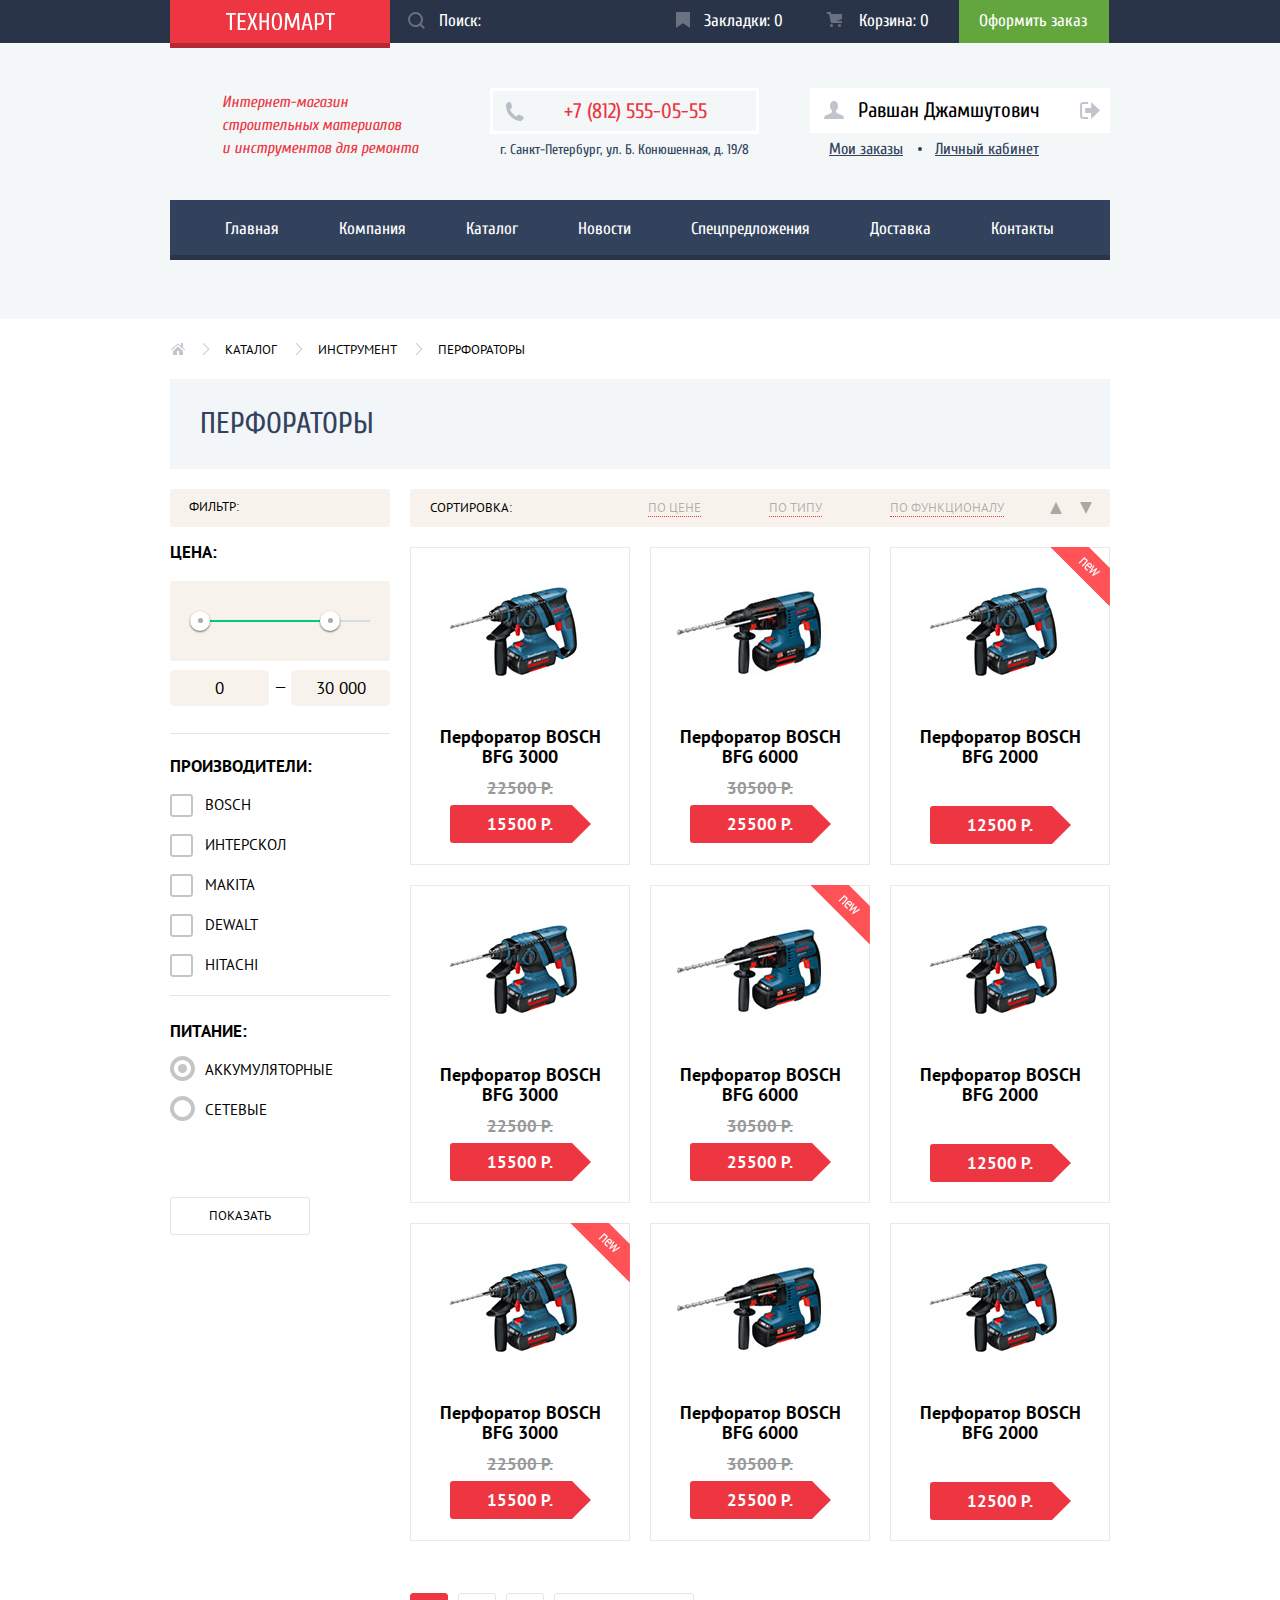
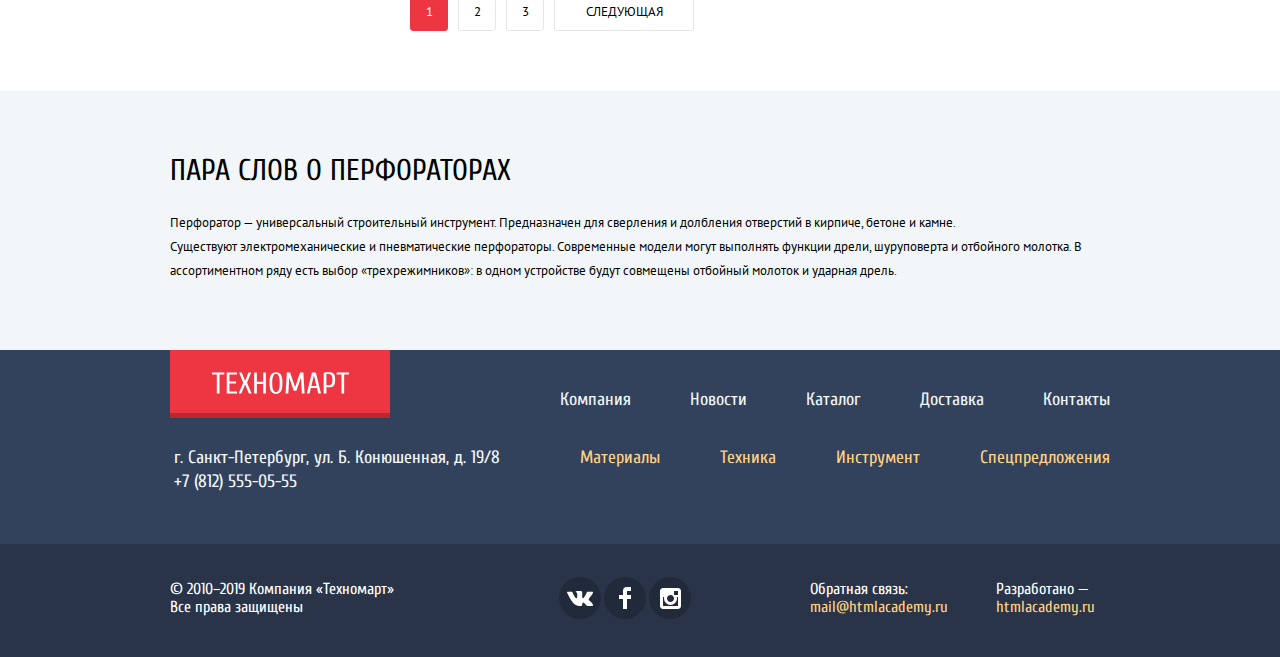
==== catalog.html @ 1e83fb05 "Оживлены следующие блоки: форма обратной сязи, попап карты, сообщение добавления в корзину, кнопка к" ====
<!DOCTYPE html>
<html lang="ru" xmlns="http://www.w3.org/1999/html">
  <head>
    <meta charset="UTF-8">
    <title>HTML Academy: Техномарт</title>
    <link href="https://fonts.googleapis.com/css?family=Cuprum:400,400i,700&display=swap&subset=cyrillic" rel="stylesheet">
    <link href="https://fonts.googleapis.com/css?family=PT+Sans:400,700&display=swap&subset=cyrillic-ext" rel="stylesheet">
    <link rel="stylesheet" href="css/normalize.css">
    <link rel="stylesheet" href="css/style.css">
  </head>
  <body>
    <!--Основная шапка-->
    <header class="site-header">
      <div class="header-top">
        <div class="container">
          <a href="index.html" class="logo" aria-label="Главная"><img src="img/logo-technomart.svg" alt="Техномарт" width="109" height="19"></a>
          <form action="#" class="search-form">
            <input type="search" class="search-input" name="search-input" placeholder="Поиск:" aria-label="Поиск на сайте">
            <svg xmlns="http://www.w3.org/2000/svg" class="search-icon" width="17" height="17" viewBox="0 0 17 17">
              <path fill="#ffffff" d="M17 15.586l-3.542-3.542A7.465 7.465 0 0 0 15 7.5 7.5 7.5 0 1 0 7.5 15c1.71 0 3.282-.579 4.544-1.542L15.586 17 17 15.586zM2 7.5C2 4.467 4.467 2 7.5 2 10.532 2 13 4.467 13 7.5c0 3.032-2.468 5.5-5.5 5.5A5.506 5.506 0 0 1 2 7.5z"/>
            </svg>
          </form>
          <a href="#" class="header-top-link mark">Закладки: <span>0</span></a>
          <a href="#" class="header-top-link basket">Корзина: <span>0</span></a>
          <a href="#" class="header-top-link order">Оформить заказ</a>
        </div>
      </div>

      <div class="header-middle container">
        <h1 class="site-heading">Интернет-магазин
          строительных материалов <br>
          и инструментов для ремонта
        </h1>
        <p class="address-box">
          <span class="telephone">+7 (812) 555-05-55</span>
          <span class="address">г. Санкт-Петербург, ул. Б. Конюшенная, д. 19/8</span>
        </p>
        <!--Аккаунт-->
        <section class="account">
          <div class="account-link-wrap">
            <a href="#" class="account-btn" aria-label="Личный кабинет">Равшан Джамшутович</a>
            <a href="#" class="log-out" aria-label="Выйти из учётной записи"></a>
          </div>
          <ul class="account-list">
            <li class="account-item"><a href="#" class="account-link">Мои заказы</a></li>
            <li class="account-item"><a href="#" class="account-link">Личный кабинет</a></li>
          </ul>
        </section>
      </div>

      <!--Основная навигация-->
      <nav class="site-navigation container">
        <ul class="nav-list">
          <li class="nav-item"><a href="index.html" class="nav-link">Главная</a></li>
          <li class="nav-item"><a href="#" class="nav-link">Компания</a></li>
          <li class="nav-item"><a href="catalog.html" class="nav-link">Каталог</a></li>
          <li class="nav-item"><a href="#" class="nav-link">Новости</a></li>
          <li class="nav-item"><a href="#" class="nav-link">Спецпредложения</a></li>
          <li class="nav-item"><a href="#" class="nav-link">Доставка</a></li>
          <li class="nav-item"><a href="#" class="nav-link">Контакты</a></li>
        </ul>
      </nav>
    </header>

    <main class="site-content">
      <div class="container">
        <section class="breadcrumbs">
          <h2 class="visually-hidden">Навигационная цепочка</h2>
          <ul class="breadcrumbs-list">
            <li class="breadcrumbs-item breadcrumbs-home">
              <a href="index.html" class="breadcrumbs-link" aria-label="главная">
                <svg xmlns="http://www.w3.org/2000/svg" width="15" height="12" viewBox="0 0 15 12">
                  <g fill="#C1C6CE">
                    <path d="M3 8v4h4V8h2v4h4V8L8 3.516z"/>
                    <path d="M14.831 6.365L13 4.751V0h-2v2.987L8.332.635c-.02-.017-.043-.023-.064-.037a.465.465 0 0 0-.08-.047.551.551 0 0 0-.095-.024C8.062.521 8.032.515 8 .515c-.031 0-.061.006-.092.012a.46.46 0 0 0-.095.025c-.028.011-.053.029-.08.046-.021.014-.045.02-.064.037l-6.498 5.73a.501.501 0 0 0 .33.875.497.497 0 0 0 .331-.125L8 1.677l6.169 5.438a.501.501 0 0 0 .662-.75z"/>
                  </g>
                </svg>
              </a>
            </li>
            <li class="breadcrumbs-item"><a href="catalog.html" class="breadcrumbs-link">каталог</a></li>
            <li class="breadcrumbs-item"><a href="#" class="breadcrumbs-link">инструмент</a></li>
            <li class="breadcrumbs-item"><a href="#" class="breadcrumbs-link">перфораторы</a></li>
          </ul>
        </section>
        <h2 class="section-heading">Перфораторы</h2>

        <div class="main-wrap">
        <!--Фильтр-->
          <section class="filter">
            <h3 class="filter-heading">фильтр:</h3>
            <form action="#" class="filter-form">
              <fieldset class="filter-section filter-price">
                <legend class="filter-legend">цена:</legend>
                <div class="filter-price-filter">
                  <div class="filter-price-control">
                    <div class="filter-price-scale">
                      <div class="filter-price-scale-bar"></div>
                    </div>
                    <div class="filter-price-scale-toggle filter-price-min-toggle"></div>
                    <div class="filter-price-scale-toggle filter-price-max-toggle"></div>
                  </div>
                  <div class="filter-price-inputs">
                    <input class="filter-price-min" type="text" value="0">
                    <span class="filter-price-minus">—</span>
                    <input class="filter-price-max" type="text" value="30 000">
                  </div>
                </div>
              </fieldset>

              <fieldset class="filter-section filter-fabric">
                <legend class="filter-legend">производители:</legend>
                <label class="filter-label filter-fabric-label">
                  <input type="checkbox" class="filter-input" name="bosch">
                  <span class="filter-new-input"></span>
                  bosch
                </label>
                <label class="filter-label filter-fabric-label">
                  <input type="checkbox" class="filter-input" name="interskol">
                  <span class="filter-new-input"></span>
                  интерскол
                </label>
                <label class="filter-label filter-fabric-label">
                  <input type="checkbox" class="filter-input" name="makita">
                  <span class="filter-new-input"></span>
                  makita
                </label>
                <label class="filter-label filter-fabric-label">
                  <input type="checkbox" class="filter-input" name="dewalt">
                  <span class="filter-new-input"></span>
                  dewalt
                </label>
                <label class="filter-label filter-fabric-label">
                  <input type="checkbox" class="filter-input" name="hitachi">
                  <span class="filter-new-input"></span>
                  hitachi
                </label>
              </fieldset>

              <fieldset class="filter-section filter-supply">
                <legend class="filter-legend">питание:</legend>
                <label class="filter-label">
                  <input type="radio" class="filter-input" name="filter-power-group" value="filter-battery" checked>
                  <span class="filter-new-input"></span>
                  аккумуляторные
                </label>

                <label class="filter-label">
                  <input type="radio" class="filter-input" name="filter-power-group" value="filter-network">
                  <span class="filter-new-input"></span>
                  сетевые
                </label>
              </fieldset>
              <button type="submit" class="filter-show">показать</button>
            </form>
          </section>

          <div class="content-wrap">
            <!--Сортировка-->
            <section class="sort">
              <h3 class="sort-heading">сортировка:</h3>
              <ul class="sort-list">
                <li class="sort-item">
                  <a href="#" class="sort-link">по цене</a>
                </li>
                <li class="sort-item">
                  <a href="#" class="sort-link">по типу</a>
                </li>
                <li class="sort-item">
                  <a href="#" class="sort-link">по функционалу</a>
                </li>
                <li class="sort-item">
                  <a href="#" class="sort-link sort-up" aria-label="по возрастанию"></a>
                </li>
                <li class="sort-item">
                  <a href="#" class="sort-link sort-down" aria-label="по убыванию"></a>
                </li>
              </ul>
            </section>

            <!--Карточки товаров-->
            <section class="product-cards">
              <h3 class="product-heading visually-hidden">Список товаров</h3>
              <ul class="product-list">
                <li class="product-item">
                  <div class="flag"></div>
                  <div class="product-img"><img src="img/bfg3000.jpg" width="218" height="170" alt="Перфоратор BOSCH BFG 3000"></div>
                  <div class="product-actions">
                    <a href="order-message.html" class="product-buy">Купить</a>
                    <a href="#" class="product-bookmark">В закладки</a>
                  </div>
                  <h4 class="product-title">Перфоратор BOSCH BFG 3000</h4>
                  <div class="old-price">22500 Р.</div>
                  <a href="#" class="new-price" aria-label="Цена 15500, положить в корзину">15500 Р.</a>
                </li>
                <li class="product-item">
                  <div class="flag"></div>
                  <div class="product-img"><img src="img/bfg6000.jpg" width="218" height="170" alt="Перфоратор BOSCH BFG 6000"></div>
                  <div class="product-actions">
                    <a href="order-message.html" class="product-buy">Купить</a>
                    <a href="#" class="product-bookmark">В закладки</a>
                  </div>
                  <h4 class="product-title">Перфоратор BOSCH BFG 6000</h4>
                  <div class="old-price">30500 Р.</div>
                  <a href="#" class="new-price" aria-label="Цена 25500, положить в корзину">25500 Р.</a>
                </li>
                <li class="product-item">
                  <div class="flag flag-new"></div>
                  <div class="product-img"><img src="img/bfg2000.jpg" width="218" height="170" alt="Перфоратор BOSCH BFG 2000"></div>
                  <div class="product-actions">
                    <a href="order-message.html" class="product-buy">Купить</a>
                    <a href="#" class="product-bookmark">В закладки</a>
                  </div>
                  <h4 class="product-title">Перфоратор BOSCH BFG 2000</h4>
                  <div class="old-price"></div>
                  <a href="#" class="new-price" aria-label="Цена 12500, положить в корзину">12500 Р.</a>
                </li>

                <li class="product-item">
                  <div class="flag"></div>
                  <div class="product-img"><img src="img/bfg3000.jpg" width="218" height="170" alt="Перфоратор BOSCH BFG 3000"></div>
                  <div class="product-actions">
                    <a href="order-message.html" class="product-buy">Купить</a>
                    <a href="#" class="product-bookmark">В закладки</a>
                  </div>
                  <h4 class="product-title">Перфоратор BOSCH BFG 3000</h4>
                  <div class="old-price">22500 Р.</div>
                  <a href="#" class="new-price" aria-label="Цена 15500, положить в корзину">15500 Р.</a>
                </li>
                <li class="product-item">
                  <div class="flag flag-new"></div>
                  <div class="product-img"><img src="img/bfg6000.jpg" width="218" height="170" alt="Перфоратор BOSCH BFG 6000"></div>
                  <div class="product-actions">
                    <a href="order-message.html" class="product-buy">Купить</a>
                    <a href="#" class="product-bookmark">В закладки</a>
                  </div>
                  <h4 class="product-title">Перфоратор BOSCH BFG 6000</h4>
                  <div class="old-price">30500 Р.</div>
                  <a href="#" class="new-price" aria-label="Цена 25500, положить в корзину">25500 Р.</a>
                </li>
                <li class="product-item">
                  <div class="flag"></div>
                  <div class="product-img"><img src="img/bfg2000.jpg" width="218" height="170" alt="Перфоратор BOSCH BFG 2000"></div>
                  <div class="product-actions">
                    <a href="order-message.html" class="product-buy">Купить</a>
                    <a href="#" class="product-bookmark">В закладки</a>
                  </div>
                  <h4 class="product-title">Перфоратор BOSCH BFG 2000</h4>
                  <div class="old-price"></div>
                  <a href="#" class="new-price" aria-label="Цена 12500, положить в корзину">12500 Р.</a>
                </li>

                <li class="product-item">
                  <div class="flag flag-new"></div>
                  <div class="product-img"><img src="img/bfg3000.jpg" width="218" height="170" alt="Перфоратор BOSCH BFG 3000"></div>
                  <div class="product-actions">
                    <a href="order-message.html" class="product-buy">Купить</a>
                    <a href="#" class="product-bookmark">В закладки</a>
                  </div>
                  <h4 class="product-title">Перфоратор BOSCH BFG 3000</h4>
                  <div class="old-price">22500 Р.</div>
                  <a href="#" class="new-price" aria-label="Цена 15500, положить в корзину">15500 Р.</a>
                </li>
                <li class="product-item">
                  <div class="flag"></div>
                  <div class="product-img"><img src="img/bfg6000.jpg" width="218" height="170" alt="Перфоратор BOSCH BFG 6000"></div>
                  <div class="product-actions">
                    <a href="order-message.html" class="product-buy">Купить</a>
                    <a href="#" class="product-bookmark">В закладки</a>
                  </div>
                  <h4 class="product-title">Перфоратор BOSCH BFG 6000</h4>
                  <div class="old-price">30500 Р.</div>
                  <a href="#" class="new-price" aria-label="Цена 25500, положить в корзину">25500 Р.</a>
                </li>
                <li class="product-item">
                  <div class="flag"></div>
                  <div class="product-img"><img src="img/bfg2000.jpg" width="218" height="170" alt="Перфоратор BOSCH BFG 2000"></div>
                  <div class="product-actions">
                    <a href="order-message.html" class="product-buy">Купить</a>
                    <a href="#" class="product-bookmark">В закладки</a>
                  </div>
                  <h4 class="product-title">Перфоратор BOSCH BFG 2000</h4>
                  <div class="old-price"></div>
                  <a href="#" class="new-price" aria-label="Цена 12500, положить в корзину">12500 Р.</a>
                </li>
              </ul>
            </section>

            <!--Линки карточек-->
            <section class="card-links-section">
              <a href="#" class="card-link current-card" aria-label="Страница 1">1</a>
              <a href="#" class="card-link" aria-label="Страница 2">2</a>
              <a href="#" class="card-link" aria-label="Страница 3">3</a>
              <a href="#" class="card-link" aria-label="Следующая страница">следующая</a>
            </section>
          </div>
        </div>
      </div>
      <section class="page-caption">
        <div class="container">
          <h3 class="page-caption-heading">пара слов о перфораторах</h3>
          <p class="page-caption-text">Перфоратор — универсальный строительный инструмент. Предназначен для сверления и долбления отверстий в кирпиче, бетоне и камне.<br>
            Существуют электромеханические и пневматические перфораторы. Современные модели могут выполнять функции дрели, шуруповерта и отбойного молотка.
            В ассортиментном ряду есть выбор «трехрежимников»: в одном устройстве будут совмещены отбойный молоток и ударная дрель.
          </p>
        </div>
      </section>
    </main>

    <!--Подвал-->
    <footer class="site-footer">
      <div class="footer-top">
        <div class="container">
          <a href="index.html" class="logo" aria-label="Главная"><img src="img/logo-technomart.svg" alt="Техномарт" width="137" height="22"></a>
          <ul class="navigation">
            <li class="navigation-item"><a href="#" class="footer-link navigation-link">Компания</a></li>
            <li class="navigation-item"><a href="#" class="footer-link navigation-link">Новости</a></li>
            <li class="navigation-item"><a href="catalog.html" class="footer-link navigation-link">Каталог</a></li>
            <li class="navigation-item"><a href="#" class="footer-link navigation-link">Доставка</a></li>
            <li class="navigation-item"><a href="#" class="footer-link navigation-link">Контакты</a></li>
          </ul>
        </div>
      </div>
      <div class="footer-middle">
        <div class="container">
          <address>
            г. Санкт-Петербург, ул. Б. Конюшенная, д. 19/8
            +7 (812) 555-05-55
          </address>
          <ul class="services-nav">
            <li class="services-nav-item"><a href="#" class="footer-link services-nav-link">Материалы</a></li>
            <li class="services-nav-item"><a href="#" class="footer-link services-nav-link">Техника</a></li>
            <li class="services-nav-item"><a href="#" class="footer-link services-nav-link">Инструмент</a></li>
            <li class="services-nav-item"><a href="#" class="footer-link services-nav-link">Спецпредложения</a></li>
          </ul>
        </div>
      </div>

      <div class="footer-bottom">
        <div class="container">
          <p class="company-rights">© 2010–2019 Компания «Техномарт» Все права защищены
          </p>
          <div class="social-links-wrap">
            <a href="https://www.vk.com/" class="social-link vk" aria-label="Мы Вконтакте"></a>
            <a href="https://www.facebook.com/" class="social-link fb" aria-label="Мы в Фейсбуке"></a>
            <a href="https://www.instagram.com/" class="social-link ig" aria-label="Мы в Инстаграме"></a>
          </div>

          <div class="feedback-author-wrap">
            <p class="feedback-capt">
              Обратная связь:
              <a href="feedback.html" class="footer-link" aria-label="Форма обратной связи">mail@htmlacademy.ru</a>
            </p>
            <p class="author">
              Разработано &mdash;
              <a href="https://htmlacademy.ru/intensive/htmlcss" class="footer-link" aria-label="Сервис htmlacademy">htmlacademy.ru</a>
            </p>
          </div>
        </div>
      </div>
    </footer>

    <!--Попап добавления в корзину -->
    <section class="order-message">
      <h2 class="order-heading">Товар добавлен в корзину!</h2>
      <div class="order-message-links">
        <a href="#" class="order-registration btn">оформить заказ</a>
        <a href="catalog.html" class="continue-shopping btn order-message-close">продолжить покупки</a>
      </div>
      <a href="#" class="btn-close order-message-close" aria-label="Закрыть окно"></a>
    </section>

    <!--перекрытие body-->
    <div class="overlay"></div>

    <script type="text/javascript" src="js/script-catalog.js"></script>
  </body>
</html>
---- css/style.css ----
@keyframes popup-show {
  0%{
    opacity: 0.8;
  }
  50%{
    opacity: 0.9;
  }
  100%{
    opacity: 1;
  }
}
@keyframes form-error{
  25%{
    transform: translate(-5px, 0);
  }
  50%{
    transform: translate(0, 0);
  }
  75%{
    transform: translate(5px, 0);
  }
  100%{
    transform: translate(0, 0);
  }
}
/*Общее*/
html,body{
  height: 100%;
  width: 100%;
}
body{
  background-color: #fff;
  color: #000;
  font: normal 17px/17px 'Cuprum', Arial, sans-serif;
  height: 100%;
  width: 100%;
}
a {
  text-decoration: none;
}
.visually-hidden {
  position: absolute;
  width: 1px;
  height: 1px;
  margin: -1px;
  border: 0;
  padding: 0;
  clip: rect(0 0 0 0);
  overflow: hidden;
}
.container {
  width: 940px;
  margin: 0 auto;
  padding: 0 10px;
}
.shift-left{
  margin-left: -20px;
}
.form-error{
  animation: form-error 0.2s ease;
  outline: 2px solid #ff0000;
}

/*Кнопка*/
.btn{
  align-items: center;
  background-color: #ee3643;
  border-radius: 3px;
  color:#fff;
  display: flex;
  flex-wrap: wrap;
  font: normal 14px/18px Cuprum, Arial, sans-serif;
  justify-content: center;
  min-height: 18px;
  padding: 10px 0;
  text-align: center;
  text-transform: uppercase;
}
.btn:hover{
  background-color: #ca2c37;
}
.btn:active{
  background-color: #ba2732;
}

/*Кнопка закрытия формы*/
.btn-close{
  display: block;
  position: absolute;
  top: 10px;
  right: 10px;
  width: 21px;
  height: 21px;
  cursor: pointer;
}

.btn-close:before,
.btn-close:after {
  content: "";
  position: absolute;
  top: 8px;
  left: -2px;
  width: 25px;
  height: 4px;
  background: #ee3643;
}
.btn-close:before {
  -webkit-transform: rotate(45deg);
  transform: rotate(45deg);
}

.btn-close:after {
  -webkit-transform: rotate(-45deg);
  transform: rotate(-45deg);
}
.btn-close:hover::before,
.btn-close:hover::after{
  background-color: #ca2c37;
}
.btn-close:active::before,
.btn-close:active::after{
  background-color: #ba2732;
}

/*Логотип*/
.logo{
  background-color: #ee3643;
  box-shadow: 0 5px 0 0 #b52933;
  display: inline-block;
  text-align: center;
  width: 220px;
}
.logo:hover{
  background-color: #ca2c37;
  box-shadow: 0 5px 0 0 #9a212a;
}
.logo:active{
  background-color: #ba2732;
  box-shadow: 0 5px 0 0 #8e1e26;

}
.logo img{
  vertical-align: middle;
}

/*Основная шапка*/
.site-header{
  background-color: #f3f7f8;
  border-bottom: 1px solid transparent;
}

/*Верх шапки*/
.header-top{
  background-color: #293449;
  min-height: 42px;
}
.header-top .container{
  display: flex;
  flex-wrap: wrap;
}
.header-top .logo{
  flex-shrink: 0;
  min-height: 42px;
  line-height: 42px;
}
/*форма поиска*/
.search-form{
  position: relative;
}
.search-form:hover{
  background-color: #212a3a;
}
.search-form:hover .search-icon path{
  fill: rgba(255, 255, 255, 1);
}
.search-input{
  background-color: transparent;
  border: none;
  color: #fff;
  padding: 11px 10px 13px 49px;
  min-width: 210px;
}
.search-input::placeholder{
  color: #fff;
}
.search-input:focus{
  background-color: #fff;
  color: #000;
}
.search-input:focus ~ .search-icon path{
  fill: #ee3643;
}
.search-icon{
  position: absolute;
  top: 12px;
  left: 18px;
}
.search-icon path{
  fill: rgba(255, 255, 255, 0.3);
}
/*кнопки верхней части шапки*/
.header-top-link{
  background-position: 17px 50%;
  background-repeat: no-repeat;
  box-sizing: border-box;
  color: #fff;
  display: block;
  line-height: 18px;
  padding: 12px 20px;
  position: relative;
  vertical-align: middle;
  width: 150px;
}
.header-top-link:active{
  color: rgba(255, 255, 255, 0.6);
}
.mark{
  padding-left: 45px;
}
.mark::before{
  content: "";
  background-image: url("../img/icon-bookmark.svg");
  background-repeat: no-repeat;
  background-position: 0 0;
  height: 16px;
  left: 17px;
  opacity: 0.3;
  position: absolute;
  top: 12px;
  width: 14px;
}
.basket{
  padding-left: 50px;
}
.basket::before{
  content: "";
  background-image: url("../img/cart-icon.svg");
  background-repeat: no-repeat;
  background-position: 0 0;
  height: 15px;
  left: 18px;
  opacity: 0.3;
  position: absolute;
  top: 12px;
  width: 15px;
}
.basket-full{
  background-color: #ee3643 ;
}
.mark:hover,
.basket:hover{
  background-color: #212a3a;
}
.mark:active,
.basket:active{
  background-color: #161d29;
}
.mark:hover::before,
.basket:hover::before{
  opacity: 1;
}
.mark:active::before,
.basket:active::before{
  opacity: 0.5;
}
.order{
  background-color: #63a63e;
}
.order:hover{
  background-color: #5fbb2d;
}
.order:active{
  background-color: #518534;
}

/*Средняя часть шапки*/
.header-middle{
  display: flex;
  flex-wrap: wrap;
  margin-top: 45px;
}
.header-middle .site-heading{
  font: italic 16px/23px "Cuprum", Arial, sans-serif;
  color: #ee3643;
  display: inline-block;
  margin: 0 0 0 32px;
  padding: 3px 20px;
  width: 198px;
}
.header-middle .address-box{
  margin: 0 0 0 50px;
  width: 270px;
}
.address-box .telephone{
  background: url("../img/icon-phone.svg") no-repeat 12px 50%;
  border: 3px solid #fff;
  display: inline-block;
  color: #ee3643;
  font-size: 21px;
  padding: 10px 42px 10px 71px;
  line-height: 20px;
  width: 150px;
}
.address{
  color: #32425c;
  display: inline-block;
  font-size: 14px;
  line-height: 24px;
  padding: 4px 5px 0 10px;
}

/*Блок регистрации для index*/
.registration{
  display: flex;
  flex-wrap: wrap;
  list-style: none;
  margin: 0 0 0 auto;
  padding: 0;
}
.reg-item{
  margin-left: 10px;
}
.registration .reg-link{
  background-color: #fff;
  color: #000;
  display: inline-block;
  font-size: 21px;
  line-height: 21px;
  padding: 12px 24px;
  position: relative;
}
.registration .reg-link:hover{
  color: #ee3643;
}
.registration .reg-link:active{
  color: rgba(0, 0, 0, 0.3);
}
.reg-link.log-in{
  padding-left: 48px;
  width: 50px;
}
.reg-link.log-in::before{
  content: "";
  background: url("../img/icon-login.svg") no-repeat 0 0;
  height: 17px;
  left: 15px;
  opacity: 0.3;
  position: absolute;
  top: 14px;
  width: 20px;
}
.reg-link.log-in:hover::before{
  opacity: 1;
}
.reg-link.reg-in{
  width: 102px;
}

/*Блок учетной записи для catalog*/
.account{
  margin-left: auto;
  width: 300px;
}
.account-link-wrap{
  display: flex;
  flex-wrap: wrap;
  position: relative;
}
.account-btn{
  background-color: #fff;
  color: #000;
  display: inline-block;
  font-size: 21px;
  line-height: 21px;
  padding: 12px 10px 12px 48px;
  position: relative;
  width: 255px;
}
.account-btn:active{
  color: rgba(0, 0, 0, 0.3);
}
.account-btn::before{
  background: url("../img/icon-user.svg") no-repeat center;
  content: "";
  height: 18px;
  left: 14px;
  opacity: 0.3;
  position: absolute;
  top: 13px;
  width: 20px;
}
.account-btn:hover::before{
  opacity: 1;
}
.account-btn:active::before{
  opacity: 0.3;
}
.log-out{
  background: url("../img/icon-logout.svg") no-repeat 14px 14px;
  right: 0;
  min-height: 45px;
  opacity: 0.3;
  position: absolute;
  top: 0;
  width: 45px;
}
.log-out:hover{
  opacity: 1;
}
.log-out:active{
  opacity: 0.3;
}
.account-list{
  display: flex;
  flex-wrap: wrap;
  margin: 0;
  padding: 0 4px;
  width: 300px;
}
.account-list li{
  list-style: none;
}
.account-list .account-link{
  background-color: transparent;
  color: #32425c;
  display: inline-block;
  font-size: 16px;
  line-height: 24px;
  padding: 4px 17px 0px 15px;
  position: relative;
  text-decoration: underline;
}
.account-list .account-link:hover{
  color: #ee3643;
}
.account-list .account-link:active{
  color: rgba(0, 0, 0, 0.3);
}
.account-link::after{
  background-color: #32425c;
  border-radius: 50%;
  content: "";
  height: 4px;
  position: absolute;
  top: 50%;
  right: -2px;
  width: 4px;
}
.account-item:last-child .account-link::after{
  background-color: transparent;
}

/*Навигация сайта*/
.site-navigation{
  margin-top: 37px;
  margin-bottom: 58px;
}
.nav-list{
  background-color: #32425c;
  border-bottom: 5px solid #293449;
  display: flex;
  flex-wrap: wrap;
  list-style: none;
  margin: 0;
  padding: 0 5px 0 5px;
}
.nav-item .nav-link{
  color: #fff;
  display: inline-block;
  padding: 20px 30px 18px 30px;

}
.nav-item .nav-link:hover{
  background-color: #293449;
}
.nav-item .nav-link:active{
  background-color: #1d2739;
  color: rgba(255, 255, 255, 0.5);
}
.nav-list:first-child{
  padding: 0 25px 0 25px;
}


/*Контент*/
.main-content{
  background-color: #fff;
}

/*Блок преимуществ */
.features{
  color: #fff;
  min-height: 410px;
  margin-top: 60px;
}
.features .shift-left{
  display: flex;
  flex-wrap: wrap;
}
.features-top-wrap{
  display: flex;
  flex-wrap: wrap;
  order: 1;
}
.features-bottom-wrap{
  display: inline-flex;
  flex-direction: column;
  flex-wrap: wrap;
  order: 3;
}
.features-item{
  margin: 0 0 20px 20px;
  min-height: 123px;
  position: relative;
  width: 300px;
}
.features-item::after{
  content: "";
  height: 123px;
  position: absolute;
  right: 0;
  top: 0;
  width: 132px;
}
.features-heading{
  font-size: 24px;
  line-height: 30px;
  font-weight: normal;
  margin: 20px 132px 12px 22px;
}
.features-btn{
  background-color: rgba(0, 0, 0, 0.1);
  margin: 0 23px 20px 23px;
  width: 135px;
}
.features-btn:hover{
  background-color: rgba(0, 0, 0, 0.2);
}
.features-btn:active{
  background-color: rgba(0, 0, 0, 0.3);
}
.features-material{
  background-color: #ffbf47;
}
.features-material::after{
  background: url("../img/icon-1.svg") no-repeat center;
}
.features-tool{
  background-color: #3bbce3;
}
.features-tool::after{
  background: url("../img/icon-2.svg") no-repeat center;
}
.features-tech{
  background-color: #dc91d8;
}
.features-tech::after{
  background: url("../img/icon-3.svg") no-repeat center;
}
.features-discounts{
  background-color: #8ed78f;
}
.features-discounts::after{
  background: url("../img/icon-4.svg") no-repeat center;
}
.features-delivery{
  background-color: #ffc047;
}
.features-delivery::after{
  background: url("../img/icon-5.svg") no-repeat center;
}

/*Слайдер*/
.slider-wrap{
  height: 266px;
  margin-left: 20px;
  order: 2;
  position: relative;
  width: 620px;
}
.slider-item{
  left: 0;
  position: absolute;
  top: 0;
  z-index: 1;
}
.slider-item-heading{
  font-size: 36px;
  font-weight: normal;
  line-height: 36px;
  margin: 24px 24px 0 24px;
  text-transform: uppercase;
}
.slider-item-caption{
  font-size: 18px;
  line-height: 24px;
  margin: 0 24px;
}
.slider-img{
  left: 0;
  position: absolute;
  top: 0;
  z-index: -1;
}
.slide-show{
  animation: popup-show 0.8s ease;
  z-index: 15;
}
.slider-control{
  align-items: flex-start;
  display: flex;
  flex-wrap: wrap;
  height: inherit;
  left: 0;
  position: absolute;
  top: 0;
  width: inherit;
  z-index: 20;
}
.slide-switching{
  display: inline-flex;
  flex-wrap: wrap;
  justify-content: space-between;
  margin-top: 115px;
  vertical-align: middle;
  width: inherit;
}
.slide-switch{
  background-color: transparent;
  border: 3px solid #fff;
  border-right: none;
  border-top: none;
  display: inline-block;
  height: 28px;
  margin: 5px 28px 0 32px;
  width: 28px;
}
.slide-switch:hover{
  border-color: #c5c5c5;
}
.slide-switch:active{
  border-color: #ccc;
  outline: none;
}

.slide-switch-last{
  transform: rotate(45deg);
}
.slide-switch-next{
  transform: rotate(-135deg);
}
.open-catalog-btn{
  margin: 55px 20px 20px 25px;
  width: 195px;
}
.slide-btn-wrap{
  display: flex;
  flex-wrap: wrap;
  justify-content: center;
  margin-top: 70px;
  position: relative;
  width: 140px;
}
.slide-btn{
  background-color: #fff;
  border: 2px solid #fff;
  border-radius: 50%;
  cursor: pointer;
  display: block;
  width: 10px;
  height: 10px;
  margin: 0 5px;
  padding: 0;
}
.slide-btn-selected{
  background-color: #ff5357;
}

/*Хлебные крошки*/
.breadcrumbs-list{
  align-items: center;
  display: flex;
  flex-wrap: wrap;
  list-style: none;
  margin: 0;
  padding: 5px 0;
  min-height: 50px;
}
.breadcrumbs-item{
  display: inline-block;
  position: relative;
}
.breadcrumbs-item::before{
  background: url("../img/icon-right-small.svg") no-repeat center;
  content: "";
  height: 12px;
  left: -8px;
  position: absolute;
  top: 3px;
  width: 8px;
}
.breadcrumbs-link{
  display: inline-block;
  color: #000;
  font: normal 13px/18px "PT Sans", Arial, sans-serif;
  padding: 0 26px 0 15px;
  text-transform: uppercase;
}
.breadcrumbs-home .breadcrumbs-link{
  height: 12px;
  padding-left: 0;
  width: 14px;
}
.breadcrumbs-home:hover svg path{
  fill: #ee3643;
}
.breadcrumbs-home:active svg path{
  fill: rgba(0, 0, 0, 0.3);
}
.breadcrumbs-home::before{
  background: transparent;
}
.breadcrumbs-link:hover{
  color: #ee3643;
}
.breadcrumbs-link:active{
  color: rgba(0, 0, 0, 0.3);
}

/*Заголовок catalog*/
.section-heading{
  background-color: #f2f6f8;
  color: #32425c;
  font: normal 30px/30px "Cuprum", Arial, sans-serif;
  margin: 0;
  padding: 30px;
  text-transform: uppercase;
}

/*Обертка контента для catalog*/
.main-wrap{
  display: flex;
  margin-top: 20px;
}
.content-wrap{
  margin-left: 20px;
  width: 700px;
}
/*Фильтр для catalog*/
.filter{
  font: normal 15px/20px "PT Sans", Arial, sans-serif;
  width: 220px;
}
.filter-heading{
  background-color: #f7f3ec;
  border-radius: 3px;
  display: block;
  font-size: 13px;
  font-weight: normal;
  line-height: 18px;
  margin: 0;
  min-height: 20px;
  padding: 9px 19px;
  text-transform: uppercase;
}
.filter-section{
  border: none;
  border-bottom: 1px solid #e5e5e5;
  display: block;
  color: #000;
  text-transform: uppercase;
  padding: 0;
  margin: 7px 0 0 0;
}
.filter-supply{
  border-bottom: none;
}
.filter-legend{
  font-weight: bold;
  font-size: 17px;
  line-height: 30px;
  margin: 0;
  padding: 10px 0 14px 0;
}


/*Фильтр по диапазону*/
.filter-price{
  margin: 0;
}
.filter-price-filter {
  font-size: 0;
  margin-bottom: 16.5px;
  padding-bottom: 10px;
}
.filter-price-control {
  background-color: #f7f3ec;
  border-radius: 3px;
  height: 41px;
  margin-bottom: 9px;
  padding-top: 39px;
  padding-left: 20px;
  padding-right: 20px;
  position: relative;
}
.filter-price-scale {
  background-color: #d7dcde;
  height: 2px;
  position: relative;
}
.filter-price-scale-bar {
  background-color: #00ca74;
  height: 2px;
  position: absolute;
  width: 150px;
}
.filter-price-scale-toggle {
  background-color: #ffffff;
  border-radius: 50%;
  box-shadow: 0px 1px 2px 0px rgba(50, 50, 50, 0.75);
  height: 20px;
  position: absolute;
  width: 20px;
}
.filter-price-scale-toggle::before {
  background-color: #ababab;
  border-radius: 50%;
  content: "";
  height: 5px;
  left: 7.5px;
  position: absolute;
  top: 7px;
  width: 5px;
}
.filter-price-min-toggle {
  top: 30px;
}
.filter-price-max-toggle {
  top: 30px;
  left: 150px;
}
.filter-price-inputs{
  display: flex;
  flex-wrap: wrap;
  font: normal 17px/18px "PT Sans", Arial, sans-serif;
  justify-content: space-between;
}
.filter-price-minus,
.filter-price-min,
.filter-price-max{
  display: inline-block;
  color: #000;
  padding-top: 7px;
  padding-bottom: 7px;
  text-align: center;
}
.filter-price-min,
.filter-price-max {
  background-color: #f7f3ec;
  border-radius: 5px;
  border: none;
  width: 95px;
}
.filter-price-minus{
  font-size: 16px;
}


/*Фильтры по производителям и патанию*/
.filter-label{
  cursor: pointer;
  display: block;
  font-size: 15px;
  line-height: 20px;
  margin: 0 35px 20px 35px;
  position: relative;
}
.filter-input{
  position: absolute;
  opacity: 0;
}
.filter-new-input {
  background: url("../img/checkbox-off.svg") no-repeat left;
  height: 27px;
  position: absolute;
  top: -5px;
  left: -35px;
  width: 27px;
}

/*Фильтр по производителю*/
.filter-fabric .filter-new-input {
  background: url("../img/checkbox-off.svg") no-repeat left;
  height: 27px;
  position: absolute;
  top: -3px;
  left: -35px;
  width: 27px;
}
.filter-fabric .filter-input:focus ~ .filter-new-input{
  outline: 1px solid #2347ff;
}
.filter-fabric .filter-input:checked + .filter-new-input{
  background: url("../img/checkbox-on.svg") no-repeat left;
}

/*Фильтр по питанию*/
.filter-supply{
  margin-top: 10px;
}
.filter-supply .filter-new-input{
  background: url("../img/radio-off.svg") no-repeat left;
}
.filter-supply .filter-input:focus ~ .filter-new-input{
  outline: 1px solid #2347ff;
}
.filter-supply .filter-input:checked + .filter-new-input{
  background: url("../img/radio-on.svg") no-repeat left;
}

/*Кнопка фильтра */
.filter-show{
  align-items: center;
  background-color: transparent;
  border: 1px solid #e5e5e5;
  border-radius: 3px;
  color: #000;
  display: flex;
  flex-wrap: wrap;
  font-size: 13px;
  justify-content: center;
  line-height: 18px;
  margin-top: 57px;
  min-height: 38px;
  outline: 0;
  text-transform: uppercase;
  width: 140px;
}
.filter-show:hover{
  background-color: #e5e5e5;
}
.filter-show:active{
  background-color: transparent;
  border-color: transparent;
}
.filter-section input:disabled{
  color: rgba(0, 0, 0, 0.4);
}

/*--Сортировка--*/
.sort{
  background-color: #f7f3ec;
  border-radius: 3px;
  display: flex;
  flex-wrap: wrap;
  justify-content: space-between;
  font: normal 13px/18px "PT Sans", Arial, sans-serif;
  margin: 0;
  min-height: 18px;
  padding: 10px;
  text-transform: uppercase;
}
.sort-heading{
  display: block;
  color: #000;
  font: inherit;
  margin: 0;
  padding: 0 10px;
  width: 140px;
}
.sort-list{
  align-items: center;
  display: flex;
  flex-wrap: wrap;
  justify-content: flex-end;
  list-style: none;
  margin: 0 0 0 auto;
  max-width: 516px;
  padding: 0;
}
.sort-link{
  border-bottom: 1px dotted #ee3643;
  color: rgba(0, 0, 0, 0.3);
  font: inherit;
  margin: 0 36px 0 32px;
}
.sort-link:hover{
  border-bottom: 1px solid #ee3643;
  color: rgba(0, 0, 0, 1);
}
.sort-link:active{
  border: none;
  color: #ee3643;
}
.sort-up,
.sort-down{
  display: block;
  margin: 0 8px 0 10px;
  height: 12px;
}
.sort-up{
  width: 0;
  height: 0;
  border-top: none;
  border-left: 6px solid transparent;
  border-right: 6px solid transparent;
  border-bottom: 12px solid rgba(0, 0, 0, 0.3);
}
.sort-up:hover{
  border-bottom: 12px solid rgba(0, 0, 0, 1);
}
.sort-up:active{
  border-left: 6px solid transparent;
  border-right: 6px solid transparent;
  border-bottom: 12px solid #ee3643;
}
.sort-down{
  width: 0;
  height: 0;
  border-bottom: none;
  border-left: 6px solid transparent;
  border-right: 6px solid transparent;
  border-top: 12px solid rgba(0, 0, 0, 0.3);
}
.sort-down:hover{
  border-bottom: none;
  border-top: 12px solid rgba(0, 0, 0, 1);
}
.sort-down:active{
  border-left: 6px solid transparent;
  border-right: 6px solid transparent;
  border-top: 12px solid #ee3643;
}

/*Заголовки*/
.index-heading{
  align-items: flex-start;
  background-color: #f9f5f0;
  color: #32425c;
  display: flex;
  font: normal 30px/40px "Cuprum", Arial, sans-serif;
  justify-content: space-between;
  margin: 0;
  padding: 24px 24px 24px 28px;
  text-transform: uppercase;
}
.index-heading .btn{
  min-width: 253px;
}

/*Карточки товаров*/
.popular-products{
  margin-top: 33px;
  padding: 0;
}
.popular-products ul,
.product-cards ul{
  list-style: none;
  margin: 0;
  padding: 0;
}
.popular-products .product-list,
.product-cards .product-list{
  display: flex;
  flex-wrap: wrap;
  font: bold 18px/20px "PT Sans", Arial, sans-serif;
  margin-bottom: 2px;
  margin-top: 20px;
}
.product-item{
  border: 1px solid #eaeaea;
  display: inline-block;
  font-weight: bold;
  line-height: 20px;
  margin-right: 20px;
  margin-bottom: 20px;
  position: relative;
  text-align: center;
  width: 218px;
}
.popular-products .product-item:nth-child(4n){
  margin-right: 0;
}
.product-cards .product-item:nth-child(3n){
  margin-right: 0;
}
.product-item:hover{
  box-shadow: 0 10px 25px 0 rgba(41, 52, 43, 0.5);
}
.product-item .flag {
  height: 60px;
  overflow: hidden;
  position: absolute;
  right: -1px;
  text-indent: -1000px;
  top: -1px;
  width: 60px;
  z-index: 20;
}
.product-item .flag-new {
  background: url("../img/new_flag.png") no-repeat 0 0;
}
.product-item .product-actions {
  background-color: rgba(255,255,255,0.9);
  height: 88px;
  left: 0;
  padding: 40px 0;
  position: absolute;
  top: 0;
  width: 218px;
  z-index: 10;
}
.product-actions .product-buy,
.product-actions .product-bookmark{
  background-color: #63a63e;
  border: 3px solid #63a63e;
  border-bottom-color: #367315;
  border-radius:3px;
  color: white;
  display: block;
  font-size: 14px;
  font-weight: normal;
  font-family: "Cuprum", sans-serif;
  line-height: 18px;
  margin: 0 auto 7px auto;
  padding: 7px 0;
  text-decoration: none;
  text-transform: uppercase;
  width: 129px;
}
.product-actions .product-buy:hover{
  background-color: #5fbb2d;
  border-color: transparent;
  border-bottom-color: #367315;
}
.product-actions .product-buy:active{
  background-color: #518534;
  border-color: transparent;
}
.product-actions .product-bookmark{
  color: #32425c;
  background: #fff;
  border-bottom-color: #63a63e;
}
.product-actions .product-bookmark:hover{
  background-color: #fff;
  border: 3px solid #32425c;
  color: #32425c;
}
.product-actions .product-bookmark:active{
  opacity: 0.3;
}
.product-item .product-actions {
  display: none;
}
.product-item:hover .product-actions {
  display: block;
}
.product-item .product-img {
  height: 168px;
  width: 218px;
}
.product-item .product-img img {
  height: 170px;
  width: 218px;
}

.product-item .product-title {
  display: inline-block;
  min-height: 40px;
  margin-top: 11px;
  margin-bottom: 11px;
  padding: 0 25px;
}

.product-item .old-price {
  color: #999;
  display: inline-block;
  font: 700 17px/18px "PT Sans", Arial, sans-serif;
  min-height: 16px;
  margin-bottom: 8px;
  text-decoration: line-through;
}
.product-item .new-price {
  background: #ee3643;
  border-radius: 3px;
  color: white;
  display: block;
  font: 700 17px/18px "PT Sans", Arial, sans-serif;
  margin: 0 auto 20px auto;
  min-height: 18px;
  padding: 10px 30px;
  position: relative;
  width: 80px;
}
.product-item .new-price:after {
  border: 19px solid white;
  border-left-color: #ee3643;
  content: "";
  height: 0;
  position: absolute;
  top: 0;
  right: -20px;
  width: 0;
}
.product-item .new-price:hover{
  background-color: #ca2c37;
}
.product-item .new-price:hover::after{
  border-left-color: #ca2c37;
}
.product-item .new-price:active{
  background-color: #ba2732;
}
.product-item .new-price:active::after{
  border-left-color: #ba2732;
}

/*Популярные производители*/
.pop-fabric-list{
  display: flex;
  flex-wrap: wrap;
  list-style: none;
  margin-top: 20px;
  padding: 0;
}
.pop-fabric-item{
  margin: 0 20px 20px 0;
  padding: 0;
  border: 1px solid #eaeaea;
}
.pop-fabric-item:nth-child(4n){
  margin-right: 0;
}
.pop-fabric-item:hover{
  box-shadow: 0 10px 25px 0 rgba(41, 52, 43, 0.5);
}
.pop-fabric-item:active{
  opacity: 0.3;
}
.pop-fabric-item .pop-fabric-link{
  align-items: center;
  display: flex;
  justify-content: center;
  height: 143px;
  width: 218px;
}
.pop-fabric-item .pop-fabric-link img{
  max-height: 141px;
  max-width: 216px;
}

/*Сервисы*/
.services{
  background-color: #f4f8fa;
  border-bottom: 2px solid transparent;
  margin-top: 65px;
  min-height: 520px;
}
.services .container{
  padding-bottom: 50px;
}
.service-title,
.service-details-title{
  display: inline-block;
  font-family: "Cuprum", "Arial", sans-serif;
  font-weight: normal;
  text-transform: uppercase;
}
.service-title-info,
.service-details-info{
  font: normal 13px/24px "PT Sans", "Arial", sans-serif;
  margin: 0;
}
.service-title {
  font-size: 30px;
  line-height: 30px;
  margin-top: 65px;
  margin-bottom: 27px;
}

.service-columns{
  display: flex;
  flex-wrap: wrap;
  justify-content: space-between;
  margin-top: 20px;
}

/*Линки сервисов*/
.service-list {
  display: flex;
  flex-wrap: wrap;
  flex-direction: column;
  justify-content: center;
  list-style: none;
  margin: 0;
  min-height: 272px;
  padding: 0;
  position: relative;
  width: 240px;
}
.service-list:before {
  background: url("../img/services-shadow.png") no-repeat center;
  content: "";
  min-height: 100%;
  position: absolute;
  right: 0;
  top: 0;
  width: 10px;
}
.service-link {
  background-color: #32425c;
  border-bottom: 1px solid #293449;
  border-top: 1px solid #405069;
  box-sizing: border-box;
  color: #fff;
  display: block;
  font: bold 21px/30px "Cuprum", Arial, sans-serif;
  min-height: 60px;
  padding-top: 12px;
  padding-bottom: 17px;
  padding-left: 22px;
}
.service-link:hover {
  background-color: #293449;
}
.service-link-active {
  background-color: #ffffff;
  border-top: 1px solid transparent;
  border-bottom: 1px solid transparent;
  color: #32425c;
}
.service-link-active:hover {
  background-color: #ffffff;
}

/*Описание сервисов*/
.service-details-block {
  display: none;
  float: right;
  min-height: 283px;
  position: relative;
  width: 620px;
}
.service-details-active{
  display: block;
}
.service-details-title {
  font-size: 36px;
  line-height: 36px;
  margin: 48px 0 24px 0;
}
.service-delivery-info {
  width: 280px;
}
.service-delivery-info + .service-delivery-info {
  width: 180px;
}
.service-details-delivery:before,
.service-details-warrianty:before,
.service-details-credit:before{
  bottom: -50px;
  content: "";
  position: absolute;
  right: 0;
}
.service-details-delivery:before {
  background: url("../img/delivery-bg.png") no-repeat center;
  height: 261px;
  width: 468px;
}
.service-warrianty-info {
  width: 380px;
}
.service-warrianty-info + .service-warrianty-info {
  width: 400px;
}
.service-details-warrianty:before {
  background: url("../img/guarantee-bg.png") no-repeat center;
  height: 283px;
  width: 389px;
}
.service-credit-info {
  width: 220px;
}
.service-credit-info + .service-credit-info {
  width: 300px;
  margin-bottom: 29px;
}
.service-details-credit:before {
  background: url("../img/credit-bg.png") no-repeat center;
  height: 285px;
  width: 465px;
}
.service-btn {
  color: #fff;
  width: 175px;
  padding: 10px;
  text-transform: uppercase;
}


/*Доставка и контакты*/
.company-info{
  display: flex;
  justify-content: space-between;
  min-height: 516px;
  padding-bottom: 20px;
}
.delivery-heading,
.contacts-heading{
  display: inline-block;
  font: normal 30px/30px "Cuprum", Arial, sans-serif;
  margin: 78px 0 0 0;
  text-transform: uppercase;
}
.delivery-text,
.contacts-caption{
  display: inline-block;
  font: normal 13px/24px "PT Sans", Arial, sans-serif;
  margin: 24px 0 0 0;
}
.delivery-text{
  width: 540px;
}
.delivery-text.delivery-info{
  width: 400px;
}
.delivery-list{
  display: inline-block;
  font: normal 18px/20px "Cuprum", Arial, sans-serif;
  list-style-type: none;
  padding: 0;
  margin: 22px 0 0 0;
  width: 300px;
}
.delivery-item{
  display: block;
  width: 540px;
  padding-left: 36px;
  position: relative;
  margin: 0 0 20px 0;
}
.delivery-item::before{
  background-color: #ee3643;
  content: "";
  height: 2px;
  position: absolute;
  top: 9px;
  left: 0;
  width: 25px;
}
.delivery-btn{
  padding-left: 10px;
  padding-right: 10px;
  margin-top: 16px;
  width: 200px;
}
.contacts-caption{
  margin: 0;
  margin-top: 25px;
  width: 220px;
}
.contacts .map-address{
  display: block;
  margin-top: 30px;
}
.contacts .map-address img{
  height: 158px;
  width: 300px;
}
.contacts-btn{
  margin-top: 38px;
}

/*Линки карточек*/
.card-links-section{
  padding-top: 30px;
  display: flex;
}
.card-link{
  align-items: center;
  background-color: transparent;
  border: 1px solid #e5e5e5;
  border-radius: 3px;
  color: #000;
  display: flex;
  font: normal 13px/18px "PT Sans", Arial, sans-serif;
  justify-content: center;
  min-height: 26px;
  margin-right: 10px;
  padding: 5px;
  text-align: center;
  text-transform: uppercase;
  vertical-align: middle;
  min-width: 26px;
}
.card-link:hover{
  border-color: #bdc6ca;
}
.card-link:active{
  border-color: #ee3643;
}
.current-card{
  background-color: #ee3643;
  border-color: #ee3643;
  color: #fff;
}
.current-card:hover{
  background-color: #ca2c37;
  border-color: #ca2c37;
}
.current-card:active{
  background-color: #ba2732;
  border-color: #ba2732;
}
.card-link:last-child{
  min-width: 128px;
}

/*Описание раздела*/
.page-caption{
  border-top: 1px solid transparent;
  border-bottom: 1px solid transparent;
  background-color: #f2f6f8;
  margin-top: 60px;
}
.page-caption-heading{
  display: block;
  font: normal 30px/30px "Cuprum", Arial, sans-serif;
  padding: 0;
  margin: 64px 0 25px 0;
  text-transform: uppercase;
}
.page-caption-text{
  display: block;
  font: normal 13px/24px "PT Sans", Arial, sans-serif;
  margin: 0 0 66px 0;
}

/*--footer--*/
.site-footer{
  background-color: #32425c;
  font: normal 18px/24px "Cuprum", Arial, sans-serif;
}
.site-footer ul{
  list-style: none;
  padding: 0;
}
.site-footer .footer-link:hover{
  text-decoration: underline;
}
.site-footer .footer-link:active{
  opacity: 0.5;
  text-decoration: none;
}

/*footer-top*/
.footer-top .container{
  display: flex;
  flex-wrap: wrap;
  justify-content: space-between;
}
.footer-top .logo{
  height: 63px;
  line-height: 63px;
}
.footer-top .navigation{
  display: flex;
  flex-wrap: wrap;
  justify-content: flex-end;
  margin: 38px 0 0 0;
  max-width: 620px;
}
.footer-top .navigation-item{
  display: inline-block;
  padding: 0 0 5px 59px;
}
.footer-top .navigation-link{
  color: #f1f5f7;
}

/*footer-middle*/
.footer-middle{
  margin-top: 19px;
}
.footer-middle .container{
  display: flex;
  justify-content: space-between;
}
.footer-middle address{
  color: #f3f7f9;
  display: inline-block;
  font: normal 18px/24px "Cuprum", Arial, sans-serif;
  padding: 10px 4px;
  max-width: 338px;
}
.footer-middle .services-nav{
  display: flex;
  flex-wrap: wrap;
  justify-content: flex-end;
  max-width: 590px;
  margin: 0;
}
.footer-middle .services-nav-item{
  display: inline-block;
  padding: 10px 0 5px 60px;
}
.footer-middle .services-nav-link{
  color: #ffd180;
}

/*footer-bottom*/
.footer-bottom{
  background-color: #293449;
  border: 1px solid transparent;
  margin-top: 40px;
}
.footer-bottom p{
  color: #fff;
  font-size: 16px;
  line-height: 18px;
  margin: 0;
}
.footer-bottom a{
  color: #ffd180;
}
.footer-bottom .container{
  display: flex;
  flex-wrap: wrap;
  padding: 20px 0;
}
.company-rights{
  display: inline-block;
  max-width: 240px;
  padding: 15px 0 0 0;
}

.footer-bottom .social-links-wrap{
  display: flex;
  flex-wrap: wrap;
  margin-left: 136px;
  max-width: 200px;
  padding: 10px;
}
.footer-bottom .social-link{
  border-radius: 50%;
  background-color: #212a3a;
  background-repeat: no-repeat;
  background-position: center;
  display: block;
  height: 42px;
  margin: 2px 0 0 3px;
  width: 42px;
}
.footer-bottom .social-link:hover,
.footer-bottom .social-link:active{
  background-color: #ee3643;
}
.footer-bottom .vk{
  background-image: url("../img/icon-vk.svg");
}
.footer-bottom .fb{
  background-image: url("../img/icon-fb.svg");
}
.footer-bottom .ig{
  background-image: url("../img/icon-insta.svg");
}

.footer-bottom .footer-link:active{
  color: #ee3643;
  opacity: 1;
}
.feedback-author-wrap{
  display: flex;
  flex-wrap: wrap;
  justify-content: space-between;
  margin-left: auto;
  padding: 15px 5px 10px 5px;
  width: 300px;
}
.feedback-capt,
.author{
  display: inline-block;
  padding: 0 10px 10px 5px;
  max-width: 120px;
}
.footer-link{
  display: block;
}

/*--Попапы--*/

/*Форма обратной связи*/
.feedback-message{
  animation: popup-show 0.5s linear;
  background-color: #fff;
  border-top: 7px solid #ff5257;
  box-shadow: 0 20px 40px 0 rgba(0, 0, 0, 0.75);
  display: none;
  left: 50%;
  position: fixed;
  top: 50%;
  transform: translate(-50%, -50%);
  width: 620px;
  z-index: 101;
}
.feedback-message-show{
  display: inline-block;
}
.feedback-input-wrap{
  display: flex;
  flex-wrap: wrap;
  justify-content: space-between;
  margin: 32px auto 0 auto;
  width: 460px;
}
.feedback-label{
  display: inline-block;
  font-size: 18px;
  line-height: 18px;
  height: 70px;
  margin-top: 15px;
  padding: 0;
  width: 220px;

}
.feedback-input[placeholder],
.feedback-text[placeholder]{
  color: #a9a9a9;
}
.feedback-input,
.feedback-text{
  border: 2px solid #dee3e4;
  border-radius: 2px;
  color: #000;
  font: normal 13px/18px "PT Sans", "Arial", sans-serif;
  margin-top: 10px;
  padding: 10px 12px;
}
.feedback-input:focus,
.feedback-text:focus{
  color: #000;
}
.feedback-input{
  height: 12px;
  width: 190px;
}
.feedback-text{
  height: 95px;
  padding: 8px 12px;
  resize: none;
  width: 430px;
}
.feedback-sent-wrap{
  border-top: 1px solid transparent;
  background-color: #f4f4f4;
  height: 110px;
  margin-top: 110px;
  width: 620px;
}
.feedback-sent{
  border-radius: 4px;
  margin: 35px auto;
  width: 460px;
}
.feedback-page{
  background-color: rgba(0, 0, 0, 0.75);
  height: 100%;
  /*opacity: 0.6;*/
  width: 100%;
}
.feedback-message-page{
  animation: popup-show 0.5s linear;
  background-color: #fff;
  border-top: 7px solid #ff5257;
  box-shadow: 0 20px 40px 0 rgba(0, 0, 0, 0.75);
  display: inline-block;
  left: 50%;
  position: fixed;
  top: 50%;
  transform: translate(-50%, -50%);
  width: 620px;
}

/*Попап карты*/
.map-popup{
  animation: popup-show 0.5s linear;
  background-color: #fff;
  box-shadow: 0 0 15px 0 rgba(0, 0, 0, 0.4);
  display: none;
  height: 447px;
  left: 50%;
  outline: 1px solid rgba(0, 0, 0, 0.3);
  outline-offset: -1px;
  overflow: hidden;
  position: fixed;
  transform: translate(-50%, -50%);
  top: 50%;
  width: 940px;
  z-index: 101;
}
.map-popup-show{
  display: block;
}
.map-popup iframe{
  left: 0;
  position: absolute;
  top: 0;
  width: 940px;
}
.map-popup img{
  left: 0;
  position: absolute;
  top: 0;
  width: 940px;
}

/*Попап добавления в корзину*/
.order-message{
  background-color: #fff;
  border-top: 7px solid #ff5257;
  box-shadow: 0 20px 40px 0 rgba(41, 52, 73, 0.75);
  display: none;
  margin: 30px auto;
  min-height: 275px;
  left: 50%;
  position: fixed;
  transform: translate(-50%, -50%);
  top: 50%;
  width: 620px;
  z-index: 101;
}
.order-message-show{
  display: block;
}
.order-heading{
  display: block;
  font: normal 30px/30px "Cuprum", "Arial", sans-serif;
  margin: 45px auto 0 auto;
  padding: 20px 10px 20px 100px;
  position: relative;
  width: 350px;
}
.order-heading::before{
  background: url("../img/icon-mark.svg") no-repeat center;
  bottom: 1px;
  content: "";
  position: absolute;
  left: 1px;
  height: 66px;
  width: 66px;
}
.order-message-links{
  align-items: center;
  background-color: #f1f1f1;
  display: flex;
  flex-wrap: wrap;
  justify-content: center;
  padding: 10px;
  margin-top: 48px;
  min-height: 92px;
}
.order-message-links .btn{
  margin-left: 10px;
  margin-right: 10px;
  width: 220px;
}
.order-message-links .continue-shopping{
  background-color: #fff;
  color: #000;
}
.order-message-links .continue-shopping:hover{
  color: #ee3643;
}
.order-message-links .continue-shopping:active{
  color: rgba(0, 0, 0, 0.3);
}

/*перекрытие body*/
.overlay{
  animation: popup-show 0.5s linear;
  background-color: rgba(0, 0, 0, 0.7);
  display: none;
  height: 100%;
  left: 0;
  position: fixed;
  top: 0;
  width: 100%;
  z-index: 100;
}
.overlay-show{
  display: block;
}
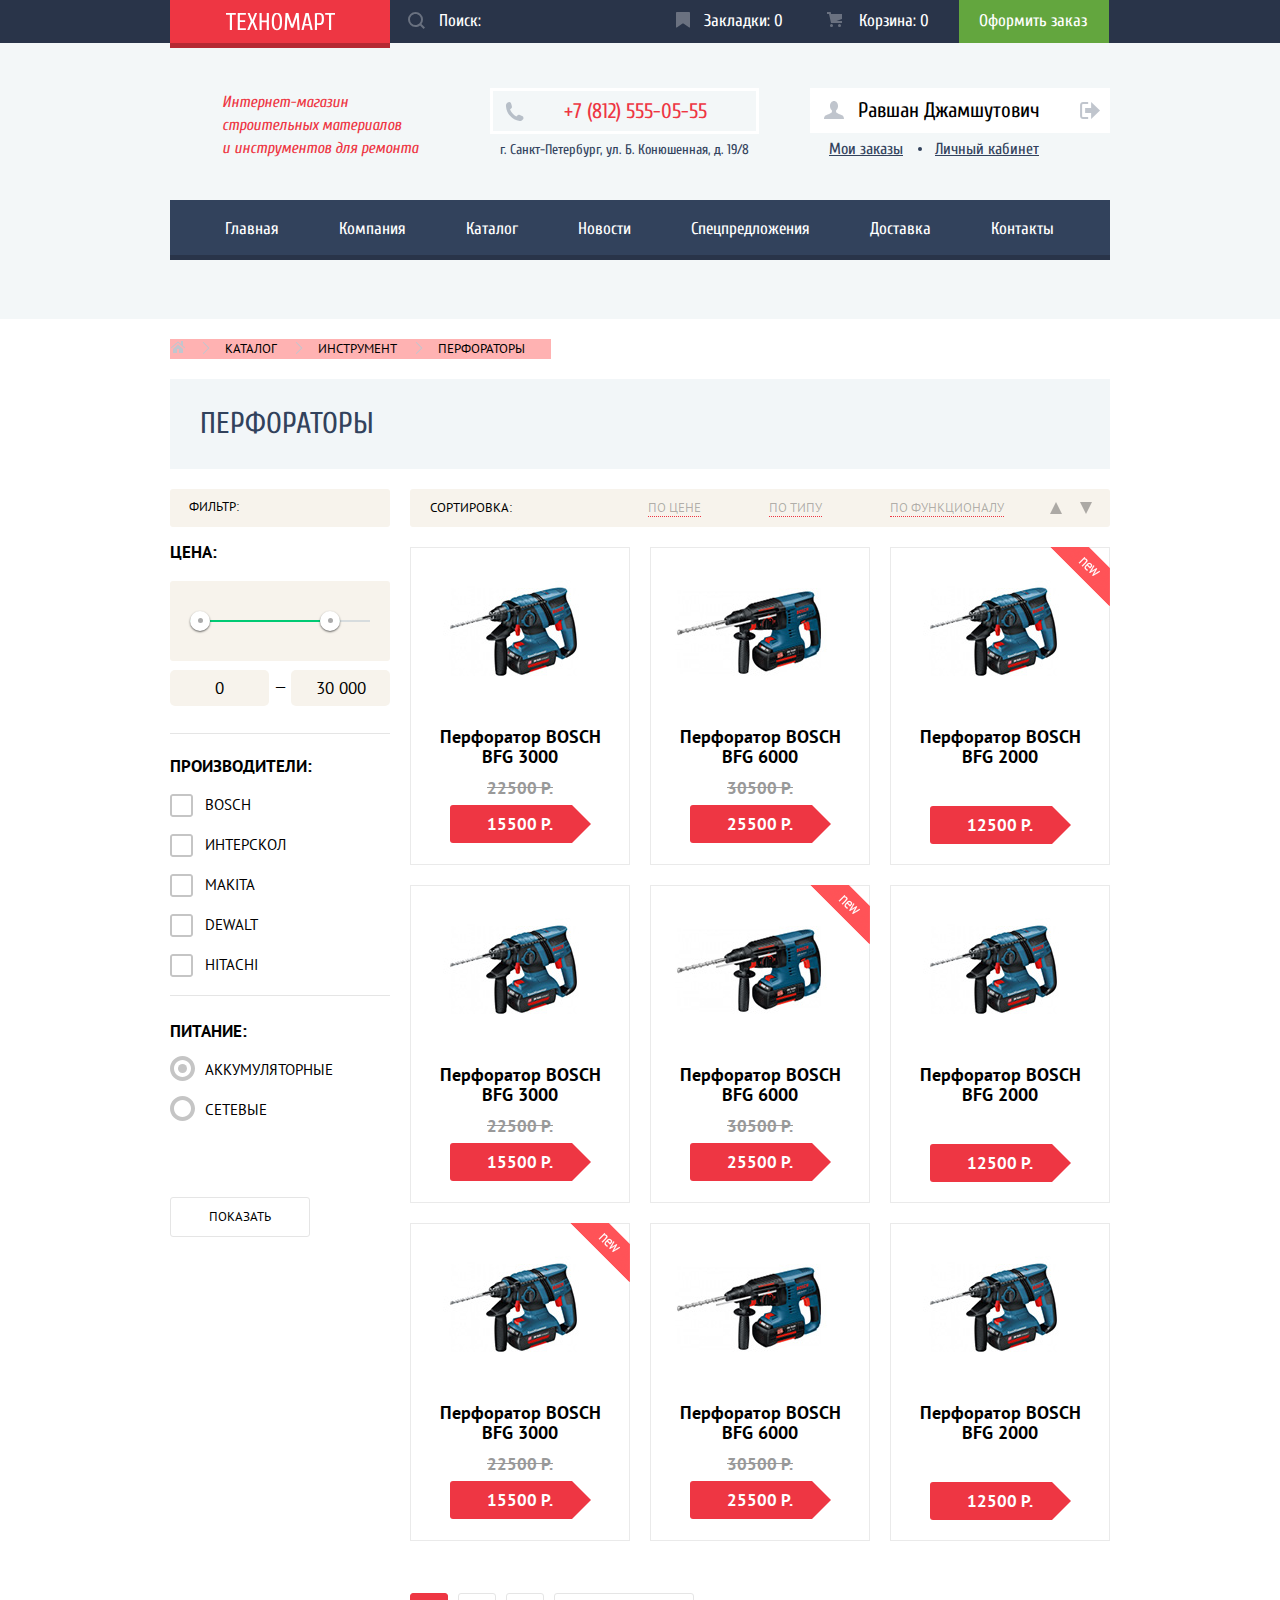
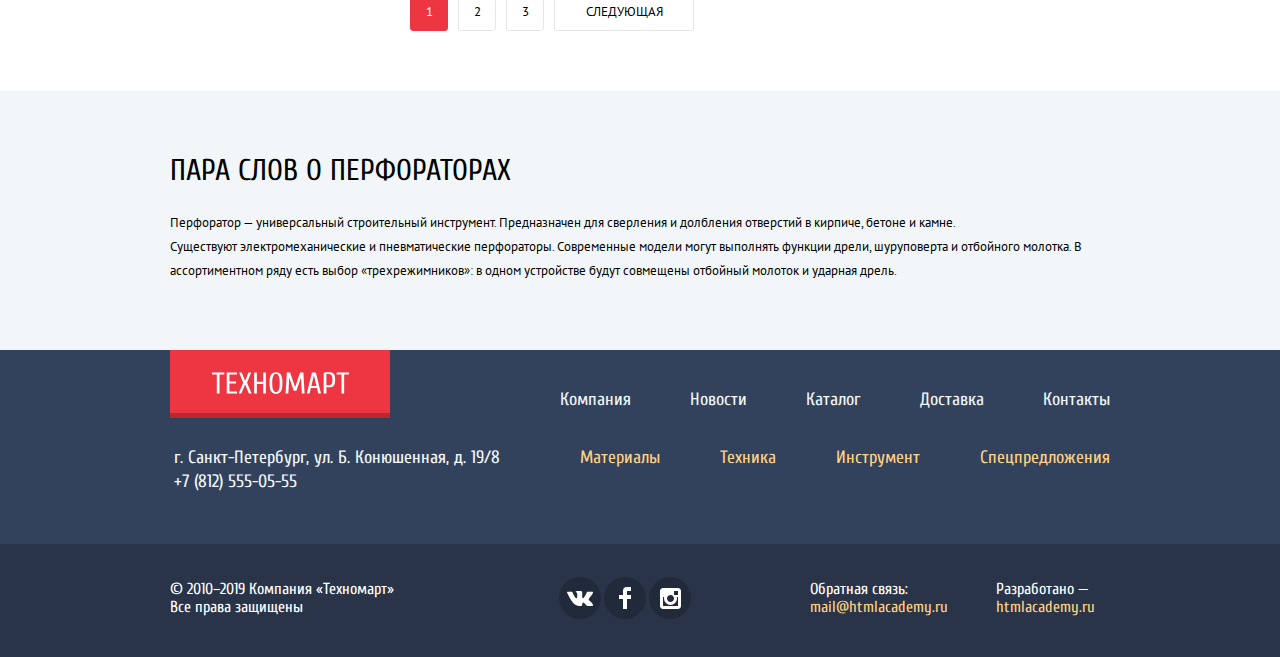
==== commit 3d1dcb93: "Пофиксены баги для IE11: Подкостылены скрипты (оказывается forEach в IE11 не умеет перебирать "масси" ====
--- a/catalog.html
+++ b/catalog.html
@@ -150,7 +150,7 @@
                   сетевые
                 </label>
               </fieldset>
-              <button type="submit" class="filter-show">показать</button>
+              <button type="submit" class="filter-show btn">показать</button>
             </form>
           </section>
 
@@ -348,7 +348,7 @@
           <div class="feedback-author-wrap">
             <p class="feedback-capt">
               Обратная связь:
-              <a href="feedback.html" class="footer-link" aria-label="Форма обратной связи">mail@htmlacademy.ru</a>
+              <a href="#" class="footer-link">mail@htmlacademy.ru</a>
             </p>
             <p class="author">
               Разработано &mdash;
--- a/css/style.css
+++ b/css/style.css
@@ -1,4 +1,4 @@
-@keyframes popup-show {
+@-webkit-keyframes opacity-show {
   0%{
     opacity: 0.8;
   }
@@ -9,17 +9,78 @@
     opacity: 1;
   }
 }
-@keyframes form-error{
+@keyframes opacity-show {
+  0%{
+    opacity: 0.8;
+  }
+  50%{
+    opacity: 0.9;
+  }
+  100%{
+    opacity: 1;
+  }
+}
+@-webkit-keyframes lift{
+  0%{
+    top: 110%;
+  }
+  80%{
+    top: 45%;
+  }
+  90%{
+    top: 55%;
+  }
+  100%{
+    top: 50%;
+  }
+}
+@keyframes lift{
+  0%{
+    top: 110%;
+  }
+  80%{
+    top: 45%;
+  }
+  90%{
+    top: 55%;
+  }
+  100%{
+    top: 50%;
+  }
+}
+@-webkit-keyframes form-error{
   25%{
+    -webkit-transform: translate(-5px, 0);
     transform: translate(-5px, 0);
   }
   50%{
+    -webkit-transform: translate(0, 0);
     transform: translate(0, 0);
   }
   75%{
+    -webkit-transform: translate(5px, 0);
     transform: translate(5px, 0);
   }
   100%{
+    -webkit-transform: translate(0, 0);
+    transform: translate(0, 0);
+  }
+}
+@keyframes form-error{
+  25%{
+    -webkit-transform: translate(-5px, 0);
+    transform: translate(-5px, 0);
+  }
+  50%{
+    -webkit-transform: translate(0, 0);
+    transform: translate(0, 0);
+  }
+  75%{
+    -webkit-transform: translate(5px, 0);
+    transform: translate(5px, 0);
+  }
+  100%{
+    -webkit-transform: translate(0, 0);
     transform: translate(0, 0);
   }
 }
@@ -37,6 +98,12 @@
 }
 a {
   text-decoration: none;
+}
+a:hover,
+a:hover::before,
+a:hover::after{
+  -webkit-transition: all .3s ease-out;
+  transition: all .3s ease-out;
 }
 .visually-hidden {
   position: absolute;
@@ -57,19 +124,27 @@
   margin-left: -20px;
 }
 .form-error{
+  -webkit-animation: form-error 0.2s ease;
   animation: form-error 0.2s ease;
   outline: 2px solid #ff0000;
 }
 
 /*Кнопка*/
 .btn{
+  -webkit-box-align: center;
+  -ms-flex-align: center;
   align-items: center;
   background-color: #ee3643;
   border-radius: 3px;
   color:#fff;
-  display: flex;
+  display: -webkit-box;
+  display: -ms-flexbox;
+  display: flex;
+  -ms-flex-wrap: wrap;
   flex-wrap: wrap;
   font: normal 14px/18px Cuprum, Arial, sans-serif;
+  -webkit-box-pack: center;
+  -ms-flex-pack: center;
   justify-content: center;
   min-height: 18px;
   padding: 10px 0;
@@ -79,6 +154,12 @@
 .btn:hover{
   background-color: #ca2c37;
 }
+button:hover,
+button:hover::before,
+button:hover::after{
+  -webkit-transition: all .3s ease-out;
+  transition: all .3s ease-out;
+}
 .btn:active{
   background-color: #ba2732;
 }
@@ -125,6 +206,7 @@
 /*Логотип*/
 .logo{
   background-color: #ee3643;
+  -webkit-box-shadow: 0 5px 0 0 #b52933;
   box-shadow: 0 5px 0 0 #b52933;
   display: inline-block;
   text-align: center;
@@ -132,10 +214,12 @@
 }
 .logo:hover{
   background-color: #ca2c37;
+  -webkit-box-shadow: 0 5px 0 0 #9a212a;
   box-shadow: 0 5px 0 0 #9a212a;
 }
 .logo:active{
   background-color: #ba2732;
+  -webkit-box-shadow: 0 5px 0 0 #8e1e26;
   box-shadow: 0 5px 0 0 #8e1e26;
 
 }
@@ -155,10 +239,14 @@
   min-height: 42px;
 }
 .header-top .container{
-  display: flex;
+  display: -webkit-box;
+  display: -ms-flexbox;
+  display: flex;
+  -ms-flex-wrap: wrap;
   flex-wrap: wrap;
 }
 .header-top .logo{
+  -ms-flex-negative: 0;
   flex-shrink: 0;
   min-height: 42px;
   line-height: 42px;
@@ -166,6 +254,11 @@
 /*форма поиска*/
 .search-form{
   position: relative;
+}
+.search-form:hover,
+.search-form:hover .search-icon path{
+  -webkit-transition: all .3s ease-out;
+  transition: all .3s ease-out;
 }
 .search-form:hover{
   background-color: #212a3a;
@@ -180,6 +273,15 @@
   padding: 11px 10px 13px 49px;
   min-width: 210px;
 }
+.search-input::-webkit-input-placeholder{
+  color: #fff;
+}
+.search-input:-ms-input-placeholder{
+  color: #fff;
+}
+.search-input::-ms-input-placeholder{
+  color: #fff;
+}
 .search-input::placeholder{
   color: #fff;
 }
@@ -202,6 +304,7 @@
 .header-top-link{
   background-position: 17px 50%;
   background-repeat: no-repeat;
+  -webkit-box-sizing: border-box;
   box-sizing: border-box;
   color: #fff;
   display: block;
@@ -275,7 +378,10 @@
 
 /*Средняя часть шапки*/
 .header-middle{
-  display: flex;
+  display: -webkit-box;
+  display: -ms-flexbox;
+  display: flex;
+  -ms-flex-wrap: wrap;
   flex-wrap: wrap;
   margin-top: 45px;
 }
@@ -311,7 +417,10 @@
 
 /*Блок регистрации для index*/
 .registration{
-  display: flex;
+  display: -webkit-box;
+  display: -ms-flexbox;
+  display: flex;
+  -ms-flex-wrap: wrap;
   flex-wrap: wrap;
   list-style: none;
   margin: 0 0 0 auto;
@@ -346,6 +455,8 @@
   left: 15px;
   opacity: 0.3;
   position: absolute;
+  -webkit-transition: all .3s ease-out;
+  transition: all .3s ease-out;
   top: 14px;
   width: 20px;
 }
@@ -362,7 +473,10 @@
   width: 300px;
 }
 .account-link-wrap{
-  display: flex;
+  display: -webkit-box;
+  display: -ms-flexbox;
+  display: flex;
+  -ms-flex-wrap: wrap;
   flex-wrap: wrap;
   position: relative;
 }
@@ -391,6 +505,7 @@
 }
 .account-btn:hover::before{
   opacity: 1;
+  /*transition: all .3s ease-out;*/
 }
 .account-btn:active::before{
   opacity: 0.3;
@@ -411,7 +526,10 @@
   opacity: 0.3;
 }
 .account-list{
-  display: flex;
+  display: -webkit-box;
+  display: -ms-flexbox;
+  display: flex;
+  -ms-flex-wrap: wrap;
   flex-wrap: wrap;
   margin: 0;
   padding: 0 4px;
@@ -458,7 +576,10 @@
 .nav-list{
   background-color: #32425c;
   border-bottom: 5px solid #293449;
-  display: flex;
+  display: -webkit-box;
+  display: -ms-flexbox;
+  display: flex;
+  -ms-flex-wrap: wrap;
   flex-wrap: wrap;
   list-style: none;
   margin: 0;
@@ -472,6 +593,8 @@
 }
 .nav-item .nav-link:hover{
   background-color: #293449;
+  -webkit-transition: all .3s ease-out;
+  transition: all .3s ease-out;
 }
 .nav-item .nav-link:active{
   background-color: #1d2739;
@@ -494,18 +617,34 @@
   margin-top: 60px;
 }
 .features .shift-left{
-  display: flex;
+  display: -webkit-box;
+  display: -ms-flexbox;
+  display: flex;
+  -ms-flex-wrap: wrap;
   flex-wrap: wrap;
 }
 .features-top-wrap{
-  display: flex;
-  flex-wrap: wrap;
+  display: -webkit-box;
+  display: -ms-flexbox;
+  display: flex;
+  -ms-flex-wrap: wrap;
+  flex-wrap: wrap;
+  -webkit-box-ordinal-group: 2;
+  -ms-flex-order: 1;
   order: 1;
 }
 .features-bottom-wrap{
+  display: -webkit-inline-box;
+  display: -ms-inline-flexbox;
   display: inline-flex;
+  -webkit-box-orient: vertical;
+  -webkit-box-direction: normal;
+  -ms-flex-direction: column;
   flex-direction: column;
-  flex-wrap: wrap;
+  -ms-flex-wrap: wrap;
+  flex-wrap: wrap;
+  -webkit-box-ordinal-group: 4;
+  -ms-flex-order: 3;
   order: 3;
 }
 .features-item{
@@ -574,6 +713,8 @@
 .slider-wrap{
   height: 266px;
   margin-left: 20px;
+  -webkit-box-ordinal-group: 3;
+  -ms-flex-order: 2;
   order: 2;
   position: relative;
   width: 620px;
@@ -603,12 +744,18 @@
   z-index: -1;
 }
 .slide-show{
-  animation: popup-show 0.8s ease;
+  -webkit-animation: opacity-show 0.8s ease;
+  animation: opacity-show 0.8s ease;
   z-index: 15;
 }
 .slider-control{
+  -webkit-box-align: start;
+  -ms-flex-align: start;
   align-items: flex-start;
-  display: flex;
+  display: -webkit-box;
+  display: -ms-flexbox;
+  display: flex;
+  -ms-flex-wrap: wrap;
   flex-wrap: wrap;
   height: inherit;
   left: 0;
@@ -618,8 +765,13 @@
   z-index: 20;
 }
 .slide-switching{
+  display: -webkit-inline-box;
+  display: -ms-inline-flexbox;
   display: inline-flex;
-  flex-wrap: wrap;
+  -ms-flex-wrap: wrap;
+  flex-wrap: wrap;
+  -webkit-box-pack: justify;
+  -ms-flex-pack: justify;
   justify-content: space-between;
   margin-top: 115px;
   vertical-align: middle;
@@ -644,9 +796,11 @@
 }
 
 .slide-switch-last{
+  -webkit-transform: rotate(45deg);
   transform: rotate(45deg);
 }
 .slide-switch-next{
+  -webkit-transform: rotate(-135deg);
   transform: rotate(-135deg);
 }
 .open-catalog-btn{
@@ -654,8 +808,13 @@
   width: 195px;
 }
 .slide-btn-wrap{
-  display: flex;
-  flex-wrap: wrap;
+  display: -webkit-box;
+  display: -ms-flexbox;
+  display: flex;
+  -ms-flex-wrap: wrap;
+  flex-wrap: wrap;
+  -webkit-box-pack: center;
+  -ms-flex-pack: center;
   justify-content: center;
   margin-top: 70px;
   position: relative;
@@ -678,15 +837,18 @@
 
 /*Хлебные крошки*/
 .breadcrumbs-list{
-  align-items: center;
-  display: flex;
+  display: -webkit-box;
+  display: -ms-flexbox;
+  display: flex;
+  -ms-flex-wrap: wrap;
   flex-wrap: wrap;
   list-style: none;
   margin: 0;
-  padding: 5px 0;
-  min-height: 50px;
+  padding: 20px 0;
+  min-height: 20px;
 }
 .breadcrumbs-item{
+  background-color: rgba(255, 0, 0, 0.3);
   display: inline-block;
   position: relative;
 }
@@ -739,6 +901,8 @@
 
 /*Обертка контента для catalog*/
 .main-wrap{
+  display: -webkit-box;
+  display: -ms-flexbox;
   display: flex;
   margin-top: 20px;
 }
@@ -817,6 +981,7 @@
 .filter-price-scale-toggle {
   background-color: #ffffff;
   border-radius: 50%;
+  -webkit-box-shadow: 0px 1px 2px 0px rgba(50, 50, 50, 0.75);
   box-shadow: 0px 1px 2px 0px rgba(50, 50, 50, 0.75);
   height: 20px;
   position: absolute;
@@ -840,9 +1005,14 @@
   left: 150px;
 }
 .filter-price-inputs{
-  display: flex;
+  display: -webkit-box;
+  display: -ms-flexbox;
+  display: flex;
+  -ms-flex-wrap: wrap;
   flex-wrap: wrap;
   font: normal 17px/18px "PT Sans", Arial, sans-serif;
+  -webkit-box-pack: justify;
+  -ms-flex-pack: justify;
   justify-content: space-between;
 }
 .filter-price-minus,
@@ -920,20 +1090,12 @@
 
 /*Кнопка фильтра */
 .filter-show{
-  align-items: center;
   background-color: transparent;
   border: 1px solid #e5e5e5;
-  border-radius: 3px;
   color: #000;
-  display: flex;
-  flex-wrap: wrap;
-  font-size: 13px;
-  justify-content: center;
-  line-height: 18px;
+  font: normal 13px/18px "PT Sans", "Arial", sans-serif;
   margin-top: 57px;
-  min-height: 38px;
   outline: 0;
-  text-transform: uppercase;
   width: 140px;
 }
 .filter-show:hover{
@@ -951,8 +1113,13 @@
 .sort{
   background-color: #f7f3ec;
   border-radius: 3px;
-  display: flex;
-  flex-wrap: wrap;
+  display: -webkit-box;
+  display: -ms-flexbox;
+  display: flex;
+  -ms-flex-wrap: wrap;
+  flex-wrap: wrap;
+  -webkit-box-pack: justify;
+  -ms-flex-pack: justify;
   justify-content: space-between;
   font: normal 13px/18px "PT Sans", Arial, sans-serif;
   margin: 0;
@@ -969,9 +1136,16 @@
   width: 140px;
 }
 .sort-list{
+  -webkit-box-align: center;
+  -ms-flex-align: center;
   align-items: center;
-  display: flex;
-  flex-wrap: wrap;
+  display: -webkit-box;
+  display: -ms-flexbox;
+  display: flex;
+  -ms-flex-wrap: wrap;
+  flex-wrap: wrap;
+  -webkit-box-pack: end;
+  -ms-flex-pack: end;
   justify-content: flex-end;
   list-style: none;
   margin: 0 0 0 auto;
@@ -1034,11 +1208,17 @@
 
 /*Заголовки*/
 .index-heading{
+  -webkit-box-align: start;
+  -ms-flex-align: start;
   align-items: flex-start;
   background-color: #f9f5f0;
   color: #32425c;
+  display: -webkit-box;
+  display: -ms-flexbox;
   display: flex;
   font: normal 30px/40px "Cuprum", Arial, sans-serif;
+  -webkit-box-pack: justify;
+  -ms-flex-pack: justify;
   justify-content: space-between;
   margin: 0;
   padding: 24px 24px 24px 28px;
@@ -1061,7 +1241,10 @@
 }
 .popular-products .product-list,
 .product-cards .product-list{
-  display: flex;
+  display: -webkit-box;
+  display: -ms-flexbox;
+  display: flex;
+  -ms-flex-wrap: wrap;
   flex-wrap: wrap;
   font: bold 18px/20px "PT Sans", Arial, sans-serif;
   margin-bottom: 2px;
@@ -1085,7 +1268,10 @@
   margin-right: 0;
 }
 .product-item:hover{
+  -webkit-box-shadow: 0 10px 25px 0 rgba(41, 52, 43, 0.5);
   box-shadow: 0 10px 25px 0 rgba(41, 52, 43, 0.5);
+  -webkit-transition: all .3s ease-out;
+  transition: all .3s ease-out;
 }
 .product-item .flag {
   height: 60px;
@@ -1218,7 +1404,10 @@
 
 /*Популярные производители*/
 .pop-fabric-list{
-  display: flex;
+  display: -webkit-box;
+  display: -ms-flexbox;
+  display: flex;
+  -ms-flex-wrap: wrap;
   flex-wrap: wrap;
   list-style: none;
   margin-top: 20px;
@@ -1233,14 +1422,23 @@
   margin-right: 0;
 }
 .pop-fabric-item:hover{
+  -webkit-box-shadow: 0 10px 25px 0 rgba(41, 52, 43, 0.5);
   box-shadow: 0 10px 25px 0 rgba(41, 52, 43, 0.5);
+  -webkit-transition: all .3s ease-out;
+  transition: all .3s ease-out;
 }
 .pop-fabric-item:active{
   opacity: 0.3;
 }
 .pop-fabric-item .pop-fabric-link{
+  -webkit-box-align: center;
+  -ms-flex-align: center;
   align-items: center;
-  display: flex;
+  display: -webkit-box;
+  display: -ms-flexbox;
+  display: flex;
+  -webkit-box-pack: center;
+  -ms-flex-pack: center;
   justify-content: center;
   height: 143px;
   width: 218px;
@@ -1280,17 +1478,30 @@
 }
 
 .service-columns{
-  display: flex;
-  flex-wrap: wrap;
+  display: -webkit-box;
+  display: -ms-flexbox;
+  display: flex;
+  -ms-flex-wrap: wrap;
+  flex-wrap: wrap;
+  -webkit-box-pack: justify;
+  -ms-flex-pack: justify;
   justify-content: space-between;
   margin-top: 20px;
 }
 
 /*Линки сервисов*/
 .service-list {
-  display: flex;
-  flex-wrap: wrap;
+  display: -webkit-box;
+  display: -ms-flexbox;
+  display: flex;
+  -ms-flex-wrap: wrap;
+  flex-wrap: wrap;
+  -webkit-box-orient: vertical;
+  -webkit-box-direction: normal;
+  -ms-flex-direction: column;
   flex-direction: column;
+  -webkit-box-pack: center;
+  -ms-flex-pack: center;
   justify-content: center;
   list-style: none;
   margin: 0;
@@ -1312,6 +1523,7 @@
   background-color: #32425c;
   border-bottom: 1px solid #293449;
   border-top: 1px solid #405069;
+  -webkit-box-sizing: border-box;
   box-sizing: border-box;
   color: #fff;
   display: block;
@@ -1343,6 +1555,7 @@
   width: 620px;
 }
 .service-details-active{
+  animation: opacity-show 0.8s ease;
   display: block;
 }
 .service-details-title {
@@ -1402,7 +1615,11 @@
 
 /*Доставка и контакты*/
 .company-info{
-  display: flex;
+  display: -webkit-box;
+  display: -ms-flexbox;
+  display: flex;
+  -webkit-box-pack: justify;
+  -ms-flex-pack: justify;
   justify-content: space-between;
   min-height: 516px;
   padding-bottom: 20px;
@@ -1476,16 +1693,24 @@
 /*Линки карточек*/
 .card-links-section{
   padding-top: 30px;
+  display: -webkit-box;
+  display: -ms-flexbox;
   display: flex;
 }
 .card-link{
+  -webkit-box-align: center;
+  -ms-flex-align: center;
   align-items: center;
   background-color: transparent;
   border: 1px solid #e5e5e5;
   border-radius: 3px;
   color: #000;
+  display: -webkit-box;
+  display: -ms-flexbox;
   display: flex;
   font: normal 13px/18px "PT Sans", Arial, sans-serif;
+  -webkit-box-pack: center;
+  -ms-flex-pack: center;
   justify-content: center;
   min-height: 26px;
   margin-right: 10px;
@@ -1557,8 +1782,13 @@
 
 /*footer-top*/
 .footer-top .container{
-  display: flex;
-  flex-wrap: wrap;
+  display: -webkit-box;
+  display: -ms-flexbox;
+  display: flex;
+  -ms-flex-wrap: wrap;
+  flex-wrap: wrap;
+  -webkit-box-pack: justify;
+  -ms-flex-pack: justify;
   justify-content: space-between;
 }
 .footer-top .logo{
@@ -1566,8 +1796,13 @@
   line-height: 63px;
 }
 .footer-top .navigation{
-  display: flex;
-  flex-wrap: wrap;
+  display: -webkit-box;
+  display: -ms-flexbox;
+  display: flex;
+  -ms-flex-wrap: wrap;
+  flex-wrap: wrap;
+  -webkit-box-pack: end;
+  -ms-flex-pack: end;
   justify-content: flex-end;
   margin: 38px 0 0 0;
   max-width: 620px;
@@ -1585,7 +1820,11 @@
   margin-top: 19px;
 }
 .footer-middle .container{
-  display: flex;
+  display: -webkit-box;
+  display: -ms-flexbox;
+  display: flex;
+  -webkit-box-pack: justify;
+  -ms-flex-pack: justify;
   justify-content: space-between;
 }
 .footer-middle address{
@@ -1596,8 +1835,13 @@
   max-width: 338px;
 }
 .footer-middle .services-nav{
-  display: flex;
-  flex-wrap: wrap;
+  display: -webkit-box;
+  display: -ms-flexbox;
+  display: flex;
+  -ms-flex-wrap: wrap;
+  flex-wrap: wrap;
+  -webkit-box-pack: end;
+  -ms-flex-pack: end;
   justify-content: flex-end;
   max-width: 590px;
   margin: 0;
@@ -1626,7 +1870,10 @@
   color: #ffd180;
 }
 .footer-bottom .container{
-  display: flex;
+  display: -webkit-box;
+  display: -ms-flexbox;
+  display: flex;
+  -ms-flex-wrap: wrap;
   flex-wrap: wrap;
   padding: 20px 0;
 }
@@ -1637,7 +1884,10 @@
 }
 
 .footer-bottom .social-links-wrap{
-  display: flex;
+  display: -webkit-box;
+  display: -ms-flexbox;
+  display: flex;
+  -ms-flex-wrap: wrap;
   flex-wrap: wrap;
   margin-left: 136px;
   max-width: 200px;
@@ -1656,6 +1906,8 @@
 .footer-bottom .social-link:hover,
 .footer-bottom .social-link:active{
   background-color: #ee3643;
+  -webkit-transition: all .3s ease-out;
+  transition: all .3s ease-out;
 }
 .footer-bottom .vk{
   background-image: url("../img/icon-vk.svg");
@@ -1672,8 +1924,13 @@
   opacity: 1;
 }
 .feedback-author-wrap{
-  display: flex;
-  flex-wrap: wrap;
+  display: -webkit-box;
+  display: -ms-flexbox;
+  display: flex;
+  -ms-flex-wrap: wrap;
+  flex-wrap: wrap;
+  -webkit-box-pack: justify;
+  -ms-flex-pack: justify;
   justify-content: space-between;
   margin-left: auto;
   padding: 15px 5px 10px 5px;
@@ -1693,24 +1950,32 @@
 
 /*Форма обратной связи*/
 .feedback-message{
-  animation: popup-show 0.5s linear;
   background-color: #fff;
   border-top: 7px solid #ff5257;
+  -webkit-box-shadow: 0 20px 40px 0 rgba(0, 0, 0, 0.75);
   box-shadow: 0 20px 40px 0 rgba(0, 0, 0, 0.75);
   display: none;
   left: 50%;
   position: fixed;
   top: 50%;
+  -webkit-transform: translate(-50%, -50%);
   transform: translate(-50%, -50%);
   width: 620px;
   z-index: 101;
 }
 .feedback-message-show{
+  -webkit-animation: lift 0.4s linear;
+  animation: lift 0.4s linear;
   display: inline-block;
 }
 .feedback-input-wrap{
-  display: flex;
-  flex-wrap: wrap;
+  display: -webkit-box;
+  display: -ms-flexbox;
+  display: flex;
+  -ms-flex-wrap: wrap;
+  flex-wrap: wrap;
+  -webkit-box-pack: justify;
+  -ms-flex-pack: justify;
   justify-content: space-between;
   margin: 32px auto 0 auto;
   width: 460px;
@@ -1767,26 +2032,30 @@
 .feedback-page{
   background-color: rgba(0, 0, 0, 0.75);
   height: 100%;
-  /*opacity: 0.6;*/
   width: 100%;
 }
 .feedback-message-page{
-  animation: popup-show 0.5s linear;
+  -webkit-animation: opacity-show 0.5s linear;
+  animation: opacity-show 0.5s linear;
   background-color: #fff;
   border-top: 7px solid #ff5257;
+  -webkit-box-shadow: 0 20px 40px 0 rgba(0, 0, 0, 0.75);
   box-shadow: 0 20px 40px 0 rgba(0, 0, 0, 0.75);
   display: inline-block;
   left: 50%;
   position: fixed;
   top: 50%;
+  -webkit-transform: translate(-50%, -50%);
   transform: translate(-50%, -50%);
   width: 620px;
 }
 
 /*Попап карты*/
 .map-popup{
-  animation: popup-show 0.5s linear;
+  -webkit-animation: opacity-show 0.5s linear;
+  animation: opacity-show 0.5s linear;
   background-color: #fff;
+  -webkit-box-shadow: 0 0 15px 0 rgba(0, 0, 0, 0.4);
   box-shadow: 0 0 15px 0 rgba(0, 0, 0, 0.4);
   display: none;
   height: 447px;
@@ -1795,6 +2064,7 @@
   outline-offset: -1px;
   overflow: hidden;
   position: fixed;
+  -webkit-transform: translate(-50%, -50%);
   transform: translate(-50%, -50%);
   top: 50%;
   width: 940px;
@@ -1820,20 +2090,52 @@
 .order-message{
   background-color: #fff;
   border-top: 7px solid #ff5257;
+  -webkit-box-shadow: 0 20px 40px 0 rgba(41, 52, 73, 0.75);
   box-shadow: 0 20px 40px 0 rgba(41, 52, 73, 0.75);
   display: none;
   margin: 30px auto;
   min-height: 275px;
   left: 50%;
   position: fixed;
+  -webkit-transform: translate(-50%, -50%);
   transform: translate(-50%, -50%);
   top: 50%;
   width: 620px;
   z-index: 101;
 }
 .order-message-show{
-  display: block;
-}
+  -webkit-animation: lift 0.4s linear;
+  animation: lift 0.4s linear;
+  display: block;
+}
+.order-message-page{
+  background-color: rgba(0, 0, 0, 0.75);
+  display: block;
+  height: 100%;
+  width: 100%;
+}
+
+.feedback-page{
+  background-color: rgba(0, 0, 0, 0.75);
+  height: 100%;
+  width: 100%;
+}
+.feedback-message-page{
+  -webkit-animation: opacity-show 0.5s linear;
+  animation: opacity-show 0.5s linear;
+  background-color: #fff;
+  border-top: 7px solid #ff5257;
+  -webkit-box-shadow: 0 20px 40px 0 rgba(0, 0, 0, 0.75);
+  box-shadow: 0 20px 40px 0 rgba(0, 0, 0, 0.75);
+  display: inline-block;
+  left: 50%;
+  position: fixed;
+  top: 50%;
+  -webkit-transform: translate(-50%, -50%);
+  transform: translate(-50%, -50%);
+  width: 620px;
+}
+
 .order-heading{
   display: block;
   font: normal 30px/30px "Cuprum", "Arial", sans-serif;
@@ -1852,18 +2154,23 @@
   width: 66px;
 }
 .order-message-links{
-  align-items: center;
   background-color: #f1f1f1;
-  display: flex;
-  flex-wrap: wrap;
+  display: -webkit-box;
+  display: -ms-flexbox;
+  display: flex;
+  -ms-flex-wrap: wrap;
+  flex-wrap: wrap;
+  -webkit-box-pack: center;
+  -ms-flex-pack: center;
   justify-content: center;
-  padding: 10px;
+  padding: 40px;
   margin-top: 48px;
-  min-height: 92px;
+  min-height: 42px;
 }
 .order-message-links .btn{
   margin-left: 10px;
   margin-right: 10px;
+  min-height: 18px;
   width: 220px;
 }
 .order-message-links .continue-shopping{
@@ -1879,7 +2186,8 @@
 
 /*перекрытие body*/
 .overlay{
-  animation: popup-show 0.5s linear;
+  -webkit-animation: opacity-show 0.5s linear;
+  animation: opacity-show 0.5s linear;
   background-color: rgba(0, 0, 0, 0.7);
   display: none;
   height: 100%;
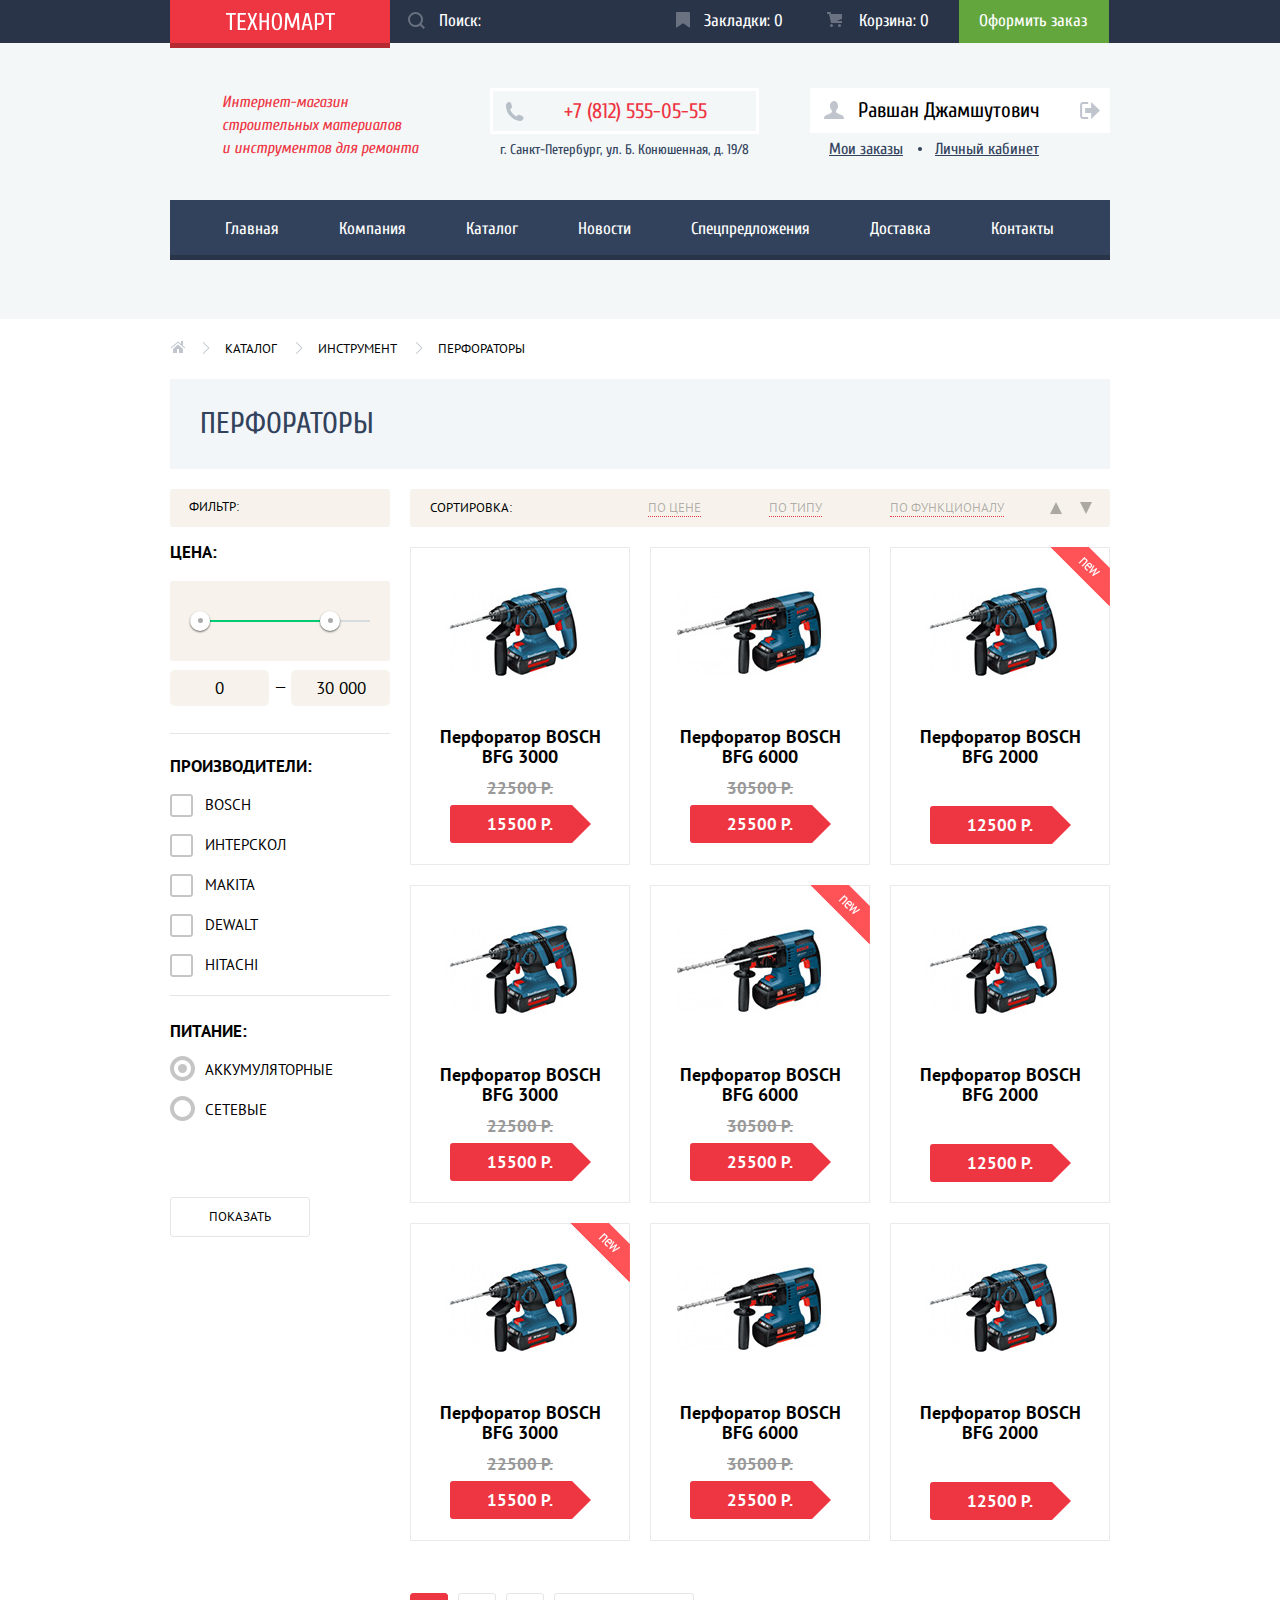
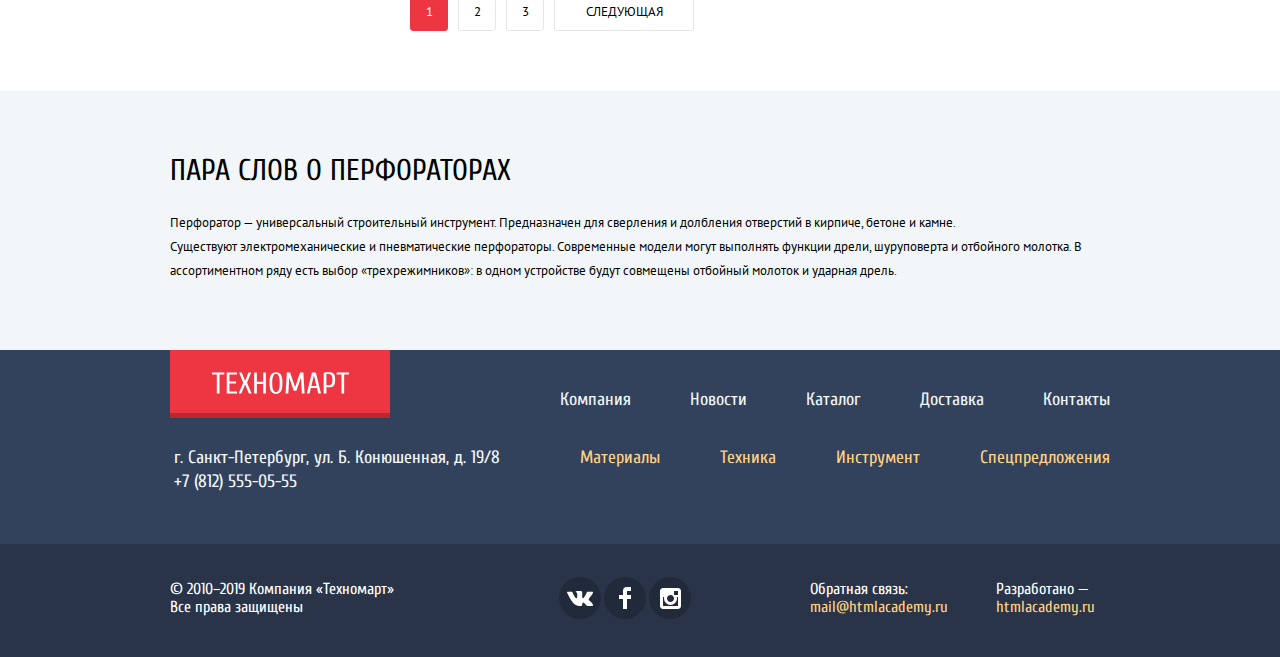
==== commit b03a1189: "Скрипты были собраны в один script.js" ====
--- a/catalog.html
+++ b/catalog.html
@@ -372,6 +372,6 @@
     <!--перекрытие body-->
     <div class="overlay"></div>
 
-    <script type="text/javascript" src="js/script-catalog.js"></script>
+    <script type="text/javascript" src="js/script.js"></script>
   </body>
 </html>
--- a/css/style.css
+++ b/css/style.css
@@ -848,7 +848,6 @@
   min-height: 20px;
 }
 .breadcrumbs-item{
-  background-color: rgba(255, 0, 0, 0.3);
   display: inline-block;
   position: relative;
 }
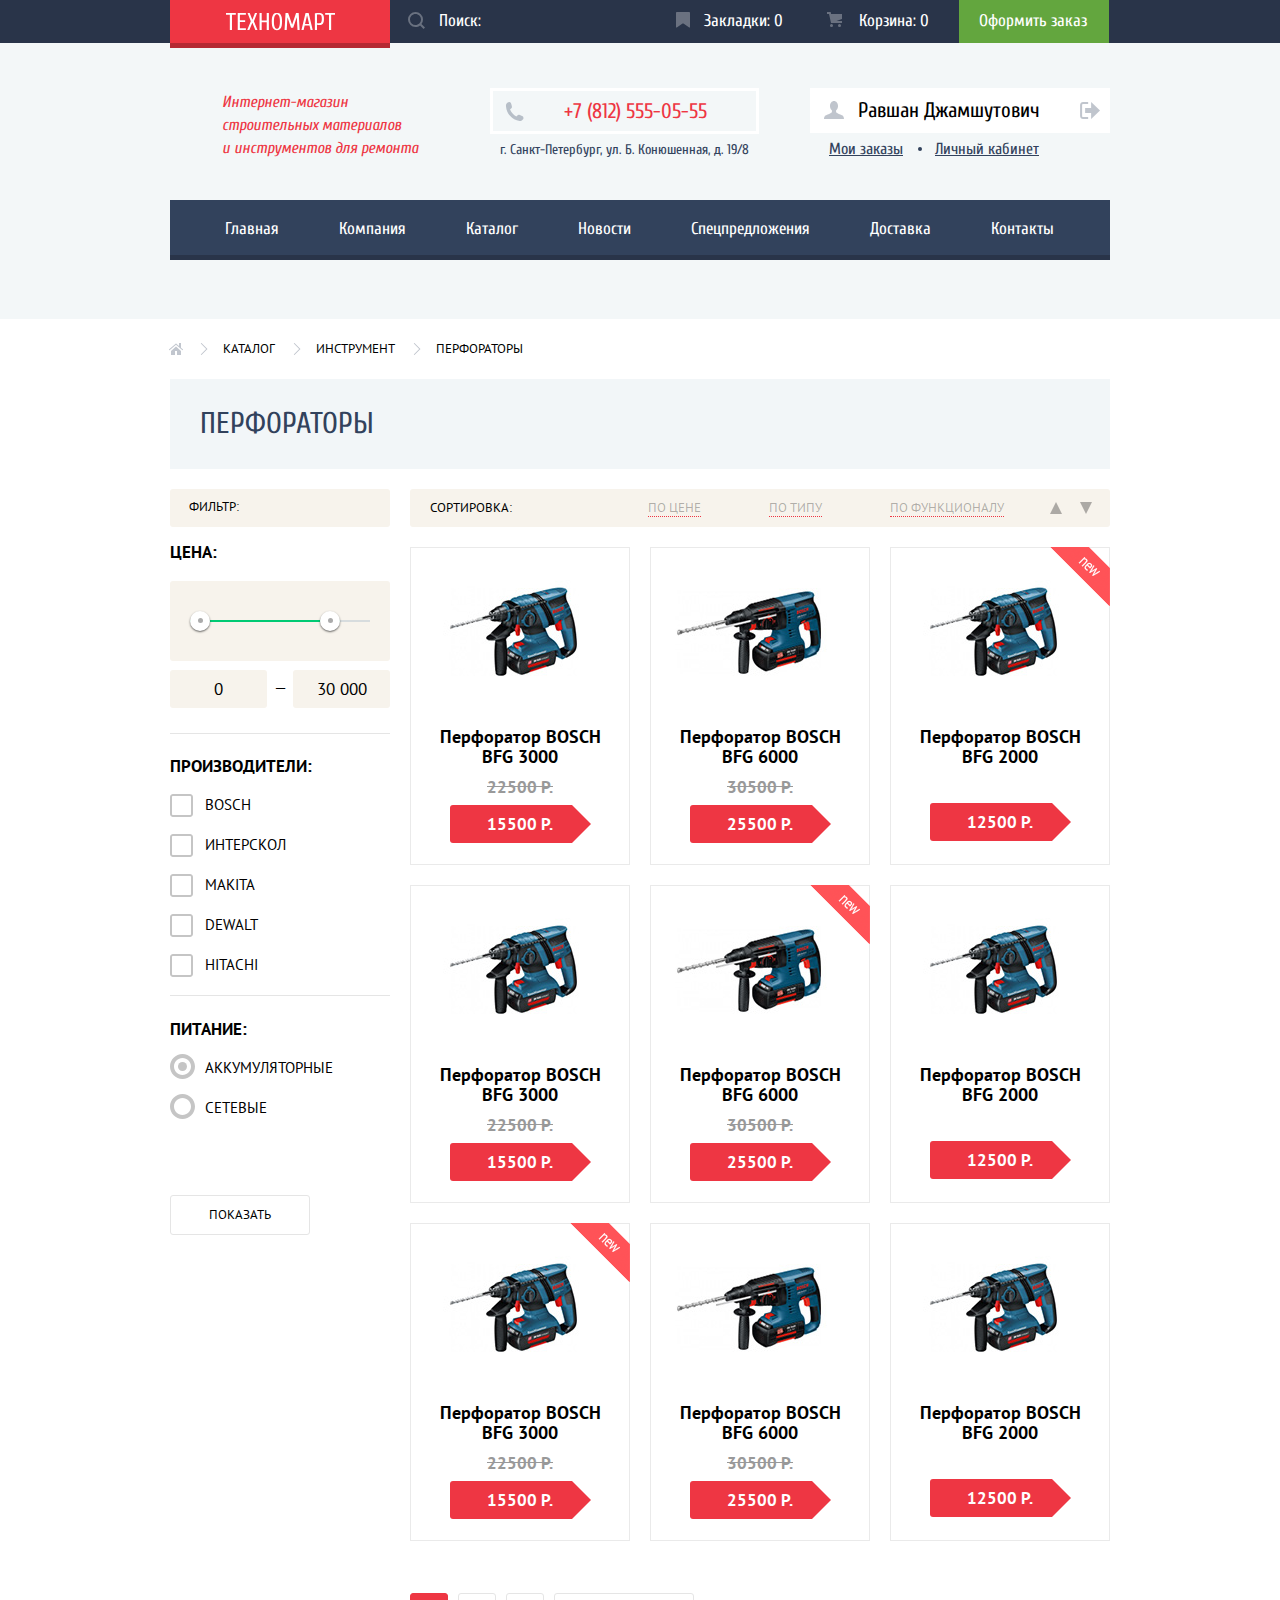
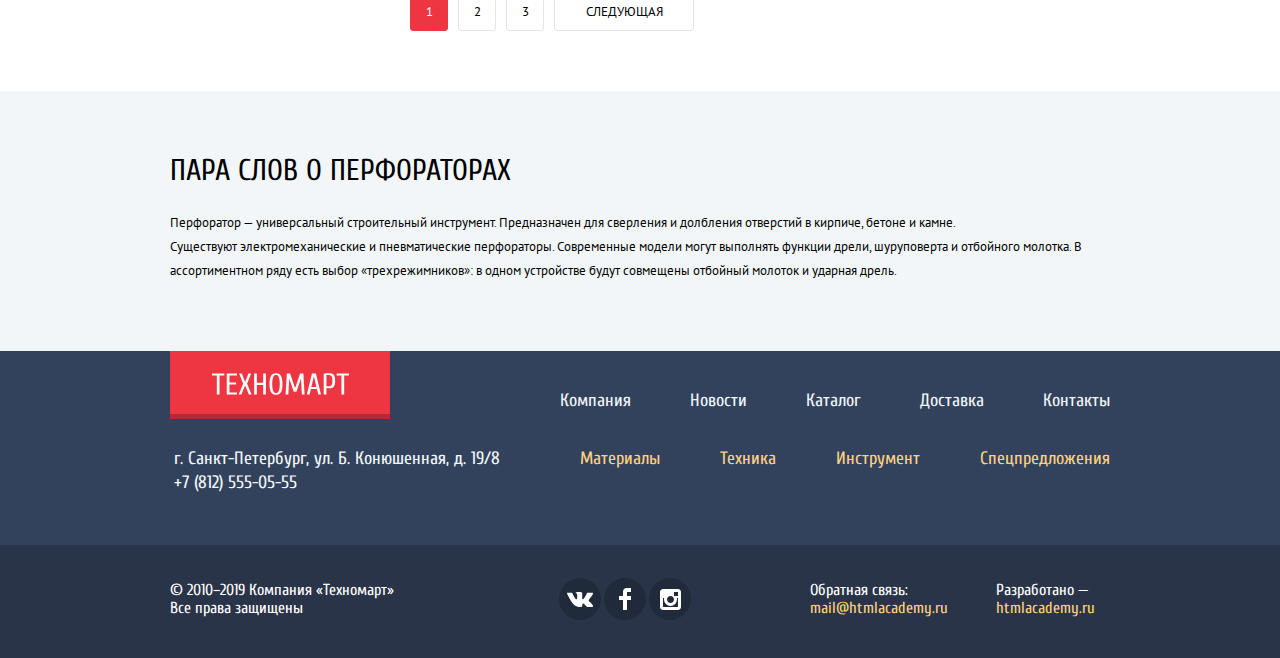
==== commit 87c8c9b3: "Правка замечаний по итогам предзащиты. Минимизирован и подключен normalize.css" ====
--- a/catalog.html
+++ b/catalog.html
@@ -1,12 +1,12 @@
 <!DOCTYPE html>
-<html lang="ru" xmlns="http://www.w3.org/1999/html">
+<html lang="ru">
   <head>
     <meta charset="UTF-8">
     <title>HTML Academy: Техномарт</title>
     <link href="https://fonts.googleapis.com/css?family=Cuprum:400,400i,700&display=swap&subset=cyrillic" rel="stylesheet">
     <link href="https://fonts.googleapis.com/css?family=PT+Sans:400,700&display=swap&subset=cyrillic-ext" rel="stylesheet">
-    <link rel="stylesheet" href="css/normalize.css">
-    <link rel="stylesheet" href="css/style.css">
+    <link rel="stylesheet" href="css/normalize.min.css">
+    <link rel="stylesheet" href="css/style.min.css">
   </head>
   <body>
     <!--Основная шапка-->
@@ -17,7 +17,7 @@
           <form action="#" class="search-form">
             <input type="search" class="search-input" name="search-input" placeholder="Поиск:" aria-label="Поиск на сайте">
             <svg xmlns="http://www.w3.org/2000/svg" class="search-icon" width="17" height="17" viewBox="0 0 17 17">
-              <path fill="#ffffff" d="M17 15.586l-3.542-3.542A7.465 7.465 0 0 0 15 7.5 7.5 7.5 0 1 0 7.5 15c1.71 0 3.282-.579 4.544-1.542L15.586 17 17 15.586zM2 7.5C2 4.467 4.467 2 7.5 2 10.532 2 13 4.467 13 7.5c0 3.032-2.468 5.5-5.5 5.5A5.506 5.506 0 0 1 2 7.5z"/>
+              <path d="M17 15.586l-3.542-3.542A7.465 7.465 0 0 0 15 7.5 7.5 7.5 0 1 0 7.5 15c1.71 0 3.282-.579 4.544-1.542L15.586 17 17 15.586zM2 7.5C2 4.467 4.467 2 7.5 2 10.532 2 13 4.467 13 7.5c0 3.032-2.468 5.5-5.5 5.5A5.506 5.506 0 0 1 2 7.5z"/>
             </svg>
           </form>
           <a href="#" class="header-top-link mark">Закладки: <span>0</span></a>
@@ -69,8 +69,9 @@
           <ul class="breadcrumbs-list">
             <li class="breadcrumbs-item breadcrumbs-home">
               <a href="index.html" class="breadcrumbs-link" aria-label="главная">
-                <svg xmlns="http://www.w3.org/2000/svg" width="15" height="12" viewBox="0 0 15 12">
-                  <g fill="#C1C6CE">
+                <svg xmlns="http://www.w3.org/2000/svg" class="breadcrumbs-icon" width="15" height="12" viewBox="0 0 15 12">
+                  <!--<g fill="#C1C6CE">-->
+                  <g>
                     <path d="M3 8v4h4V8h2v4h4V8L8 3.516z"/>
                     <path d="M14.831 6.365L13 4.751V0h-2v2.987L8.332.635c-.02-.017-.043-.023-.064-.037a.465.465 0 0 0-.08-.047.551.551 0 0 0-.095-.024C8.062.521 8.032.515 8 .515c-.031 0-.061.006-.092.012a.46.46 0 0 0-.095.025c-.028.011-.053.029-.08.046-.021.014-.045.02-.064.037l-6.498 5.73a.501.501 0 0 0 .33.875.497.497 0 0 0 .331-.125L8 1.677l6.169 5.438a.501.501 0 0 0 .662-.75z"/>
                   </g>
@@ -180,7 +181,7 @@
             <!--Карточки товаров-->
             <section class="product-cards">
               <h3 class="product-heading visually-hidden">Список товаров</h3>
-              <ul class="product-list">
+              <ul class="product-list shift-left">
                 <li class="product-item">
                   <div class="flag"></div>
                   <div class="product-img"><img src="img/bfg3000.jpg" width="218" height="170" alt="Перфоратор BOSCH BFG 3000"></div>
@@ -190,7 +191,7 @@
                   </div>
                   <h4 class="product-title">Перфоратор BOSCH BFG 3000</h4>
                   <div class="old-price">22500 Р.</div>
-                  <a href="#" class="new-price" aria-label="Цена 15500, положить в корзину">15500 Р.</a>
+                  <a href="order-message.html" class="new-price" aria-label="Цена 15500, положить в корзину">15500 Р.</a>
                 </li>
                 <li class="product-item">
                   <div class="flag"></div>
@@ -201,7 +202,7 @@
                   </div>
                   <h4 class="product-title">Перфоратор BOSCH BFG 6000</h4>
                   <div class="old-price">30500 Р.</div>
-                  <a href="#" class="new-price" aria-label="Цена 25500, положить в корзину">25500 Р.</a>
+                  <a href="order-message.html" class="new-price" aria-label="Цена 25500, положить в корзину">25500 Р.</a>
                 </li>
                 <li class="product-item">
                   <div class="flag flag-new"></div>
@@ -212,7 +213,7 @@
                   </div>
                   <h4 class="product-title">Перфоратор BOSCH BFG 2000</h4>
                   <div class="old-price"></div>
-                  <a href="#" class="new-price" aria-label="Цена 12500, положить в корзину">12500 Р.</a>
+                  <a href="order-message.html" class="new-price" aria-label="Цена 12500, положить в корзину">12500 Р.</a>
                 </li>
 
                 <li class="product-item">
@@ -224,7 +225,7 @@
                   </div>
                   <h4 class="product-title">Перфоратор BOSCH BFG 3000</h4>
                   <div class="old-price">22500 Р.</div>
-                  <a href="#" class="new-price" aria-label="Цена 15500, положить в корзину">15500 Р.</a>
+                  <a href="order-message.html" class="new-price" aria-label="Цена 15500, положить в корзину">15500 Р.</a>
                 </li>
                 <li class="product-item">
                   <div class="flag flag-new"></div>
@@ -235,7 +236,7 @@
                   </div>
                   <h4 class="product-title">Перфоратор BOSCH BFG 6000</h4>
                   <div class="old-price">30500 Р.</div>
-                  <a href="#" class="new-price" aria-label="Цена 25500, положить в корзину">25500 Р.</a>
+                  <a href="order-message.html" class="new-price" aria-label="Цена 25500, положить в корзину">25500 Р.</a>
                 </li>
                 <li class="product-item">
                   <div class="flag"></div>
@@ -246,7 +247,7 @@
                   </div>
                   <h4 class="product-title">Перфоратор BOSCH BFG 2000</h4>
                   <div class="old-price"></div>
-                  <a href="#" class="new-price" aria-label="Цена 12500, положить в корзину">12500 Р.</a>
+                  <a href="order-message.html" class="new-price" aria-label="Цена 12500, положить в корзину">12500 Р.</a>
                 </li>
 
                 <li class="product-item">
@@ -258,7 +259,7 @@
                   </div>
                   <h4 class="product-title">Перфоратор BOSCH BFG 3000</h4>
                   <div class="old-price">22500 Р.</div>
-                  <a href="#" class="new-price" aria-label="Цена 15500, положить в корзину">15500 Р.</a>
+                  <a href="order-message.html" class="new-price" aria-label="Цена 15500, положить в корзину">15500 Р.</a>
                 </li>
                 <li class="product-item">
                   <div class="flag"></div>
@@ -269,7 +270,7 @@
                   </div>
                   <h4 class="product-title">Перфоратор BOSCH BFG 6000</h4>
                   <div class="old-price">30500 Р.</div>
-                  <a href="#" class="new-price" aria-label="Цена 25500, положить в корзину">25500 Р.</a>
+                  <a href="order-message.html" class="new-price" aria-label="Цена 25500, положить в корзину">25500 Р.</a>
                 </li>
                 <li class="product-item">
                   <div class="flag"></div>
@@ -280,7 +281,7 @@
                   </div>
                   <h4 class="product-title">Перфоратор BOSCH BFG 2000</h4>
                   <div class="old-price"></div>
-                  <a href="#" class="new-price" aria-label="Цена 12500, положить в корзину">12500 Р.</a>
+                  <a href="order-message.html" class="new-price" aria-label="Цена 12500, положить в корзину">12500 Р.</a>
                 </li>
               </ul>
             </section>
@@ -372,6 +373,6 @@
     <!--перекрытие body-->
     <div class="overlay"></div>
 
-    <script type="text/javascript" src="js/script.js"></script>
+    <script type="text/javascript" src="js/script.min.js"></script>
   </body>
 </html>
--- a/css/style.min.css
+++ b/css/style.min.css
@@ -0,0 +1 @@
+@-webkit-keyframes opacity-show{0%{opacity:.8}50%{opacity:.9}100%{opacity:1}}@keyframes opacity-show{0%{opacity:.8}50%{opacity:.9}100%{opacity:1}}@-webkit-keyframes lift{0%{top:110%}80%{top:45%}90%{top:55%}100%{top:50%}}@keyframes lift{0%{top:110%}80%{top:45%}90%{top:55%}100%{top:50%}}@-webkit-keyframes form-error{25%{-webkit-transform:translate(-5px,0);transform:translate(-5px,0)}50%{-webkit-transform:translate(0,0);transform:translate(0,0)}75%{-webkit-transform:translate(5px,0);transform:translate(5px,0)}100%{-webkit-transform:translate(0,0);transform:translate(0,0)}}@keyframes form-error{25%{-webkit-transform:translate(-5px,0);transform:translate(-5px,0)}50%{-webkit-transform:translate(0,0);transform:translate(0,0)}75%{-webkit-transform:translate(5px,0);transform:translate(5px,0)}100%{-webkit-transform:translate(0,0);transform:translate(0,0)}}html,body{height:100%;width:100%}body{background-color:#fff;color:#000;font:normal 17px/17px "Cuprum",Arial,sans-serif;height:100%;width:100%}a{text-decoration:none}a:hover,a:hover::before,a:hover::after{-webkit-transition:all .3s ease-out;transition:all .3s ease-out}button:active{outline:none}.visually-hidden{position:absolute;width:1px;height:1px;margin:-1px;border:0;padding:0;clip:rect(0 0 0 0);overflow:hidden}.container{width:940px;margin:0 auto;padding:0 10px}.shift-left{margin-left:-20px}.form-error{-webkit-animation:form-error 0.2s ease;animation:form-error 0.2s ease;outline:2px solid red}.btn{-webkit-box-align:center;-ms-flex-align:center;align-items:center;background-color:#ee3643;border-radius:3px;color:#fff;display:-webkit-box;display:-ms-flexbox;display:flex;-ms-flex-wrap:wrap;flex-wrap:wrap;font:normal 14px/18px Cuprum,Arial,sans-serif;-webkit-box-pack:center;-ms-flex-pack:center;justify-content:center;min-height:18px;padding:10px 0;text-align:center;text-transform:uppercase}.btn:hover{background-color:#ca2c37}button:hover,button:hover::before,button:hover::after{-webkit-transition:all .3s ease-out;transition:all .3s ease-out}.btn:active{background-color:#ba2732}.btn-close{display:block;position:absolute;top:10px;right:10px;width:21px;height:21px;cursor:pointer}.btn-close:before,.btn-close:after{content:"";position:absolute;top:8px;left:-2px;width:25px;height:4px;background:#ee3643}.btn-close:before{-webkit-transform:rotate(45deg);transform:rotate(45deg)}.btn-close:after{-webkit-transform:rotate(-45deg);transform:rotate(-45deg)}.btn-close:hover::before,.btn-close:hover::after{background-color:#ca2c37}.btn-close:active::before,.btn-close:active::after{background-color:#ba2732}.logo{background-color:#ee3643;-webkit-box-shadow:0 5px 0 0 #b52933;box-shadow:0 5px 0 0 #b52933;display:inline-block;text-align:center;vertical-align:middle;width:220px}.logo:hover{background-color:#ca2c37;-webkit-box-shadow:0 5px 0 0 #9a212a;box-shadow:0 5px 0 0 #9a212a}.logo:active{background-color:#ba2732;-webkit-box-shadow:0 5px 0 0 #8e1e26;box-shadow:0 5px 0 0 #8e1e26}.logo img{vertical-align:middle}.site-header{background-color:#f3f7f8;border-bottom:1px solid transparent}.header-top{background-color:#293449;min-height:42px}.header-top .container{display:-webkit-box;display:-ms-flexbox;display:flex;-ms-flex-wrap:wrap;flex-wrap:wrap}.header-top .logo{-ms-flex-negative:0;flex-shrink:0;min-height:42px;line-height:42px}.search-form{position:relative}.search-form:hover{background-color:#212a3a;-webkit-transition:all .3s ease-out;transition:all .3s ease-out}.search-form:hover path{fill:rgba(255,255,255,1);-webkit-transition:all .3s ease-out;transition:all .3s ease-out}.search-input{background-color:transparent;border:none;color:#fff;padding:11px 10px 13px 49px;min-width:210px}.search-input::-webkit-input-placeholder{color:#fff}.search-input:-ms-input-placeholder{color:#fff}.search-input::placeholder{color:#fff}.search-input:focus{background-color:#fff;color:#000;outline:none}.search-input:focus~.search-icon path{fill:#ee3643}.search-icon{position:absolute;top:12px;left:18px}.search-icon path{fill:rgba(255,255,255,.3)}.header-top-link{background-position:17px 50%;background-repeat:no-repeat;-webkit-box-sizing:border-box;box-sizing:border-box;color:#fff;display:block;line-height:18px;padding:12px 20px;position:relative;vertical-align:middle;width:150px}.header-top-link:active{color:rgba(255,255,255,.6)}.mark{padding-left:45px}.mark::before{content:"";background-image:url(../img/icon-bookmark.svg);background-repeat:no-repeat;background-position:0 0;height:16px;left:17px;opacity:.3;position:absolute;top:12px;width:14px}.basket{padding-left:50px}.basket::before{content:"";background-image:url(../img/cart-icon.svg);background-repeat:no-repeat;background-position:0 0;height:15px;left:18px;opacity:.3;position:absolute;top:12px;width:15px}.basket-full{background-color:#ee3643}.mark:hover,.basket:hover{background-color:#212a3a}.mark:active,.basket:active{background-color:#161d29}.mark:hover::before,.basket:hover::before{opacity:1}.mark:active::before,.basket:active::before{opacity:.5}.order{background-color:#63a63e}.order:hover{background-color:#5fbb2d}.order:active{background-color:#518534}.header-middle{display:-webkit-box;display:-ms-flexbox;display:flex;-ms-flex-wrap:wrap;flex-wrap:wrap;margin-top:45px}.header-middle .site-heading{font:italic 16px/23px "Cuprum",Arial,sans-serif;color:#ee3643;display:inline-block;margin:0 0 0 32px;padding:3px 20px;vertical-align:middle;width:198px}.header-middle .address-box{margin:0 0 0 50px;width:270px}.address-box .telephone{background:url(../img/icon-phone.svg) no-repeat 12px 50%;border:3px solid #fff;display:inline-block;color:#ee3643;font-size:21px;padding:10px 42px 10px 71px;line-height:20px;vertical-align:middle;width:150px}.address{color:#32425c;display:inline-block;font-size:14px;line-height:24px;padding:4px 5px 0 10px;vertical-align:middle}.registration{display:-webkit-box;display:-ms-flexbox;display:flex;-ms-flex-wrap:wrap;flex-wrap:wrap;list-style:none;margin:0 0 0 auto;padding:0}.reg-item{margin-left:10px}.registration .reg-link{background-color:#fff;color:#000;display:inline-block;font-size:21px;line-height:21px;padding:12px 24px;position:relative;vertical-align:middle}.registration .reg-link:hover{color:#ee3643}.registration .reg-link:active{color:rgba(0,0,0,.3)}.reg-link.log-in{padding-left:48px;width:50px}.reg-link.log-in::before{content:"";background:url(../img/icon-login.svg) no-repeat 0 0;height:17px;left:15px;opacity:.3;position:absolute;-webkit-transition:all .3s ease-out;transition:all .3s ease-out;top:14px;width:20px}.reg-link.log-in:hover::before{opacity:1}.reg-link.reg-in{width:102px}.account{margin-left:auto;width:300px}.account-link-wrap{display:-webkit-box;display:-ms-flexbox;display:flex;-ms-flex-wrap:wrap;flex-wrap:wrap;position:relative}.account-btn{background-color:#fff;color:#000;display:inline-block;font-size:21px;line-height:21px;padding:12px 10px 12px 48px;position:relative;vertical-align:middle;width:255px}.account-btn:active{color:rgba(0,0,0,.3)}.account-btn::before{background:url(../img/icon-user.svg) no-repeat center;content:"";height:18px;left:14px;opacity:.3;position:absolute;top:13px;width:20px}.account-btn:hover::before{opacity:1}.account-btn:active::before{opacity:.3}.log-out{background:url(../img/icon-logout.svg) no-repeat 14px 14px;right:0;min-height:45px;opacity:.3;position:absolute;top:0;width:45px}.log-out:hover{opacity:1}.log-out:active{opacity:.3}.account-list{display:-webkit-box;display:-ms-flexbox;display:flex;-ms-flex-wrap:wrap;flex-wrap:wrap;margin:0;padding:0 4px;width:300px}.account-list li{list-style:none}.account-list .account-link{background-color:transparent;color:#32425c;display:inline-block;font-size:16px;line-height:24px;padding:4px 17px 0 15px;position:relative;text-decoration:underline;vertical-align:middle}.account-list .account-link:hover{color:#ee3643}.account-list .account-link:active{color:rgba(0,0,0,.3)}.account-link::after{background-color:#32425c;border-radius:50%;content:"";height:4px;position:absolute;top:50%;right:-2px;width:4px}.account-item:last-child .account-link::after{background-color:transparent}.site-navigation{margin-top:37px;margin-bottom:58px;padding:0}.nav-list{background-color:#32425c;border-bottom:5px solid #293449;display:-webkit-box;display:-ms-flexbox;display:flex;-ms-flex-wrap:wrap;flex-wrap:wrap;list-style:none;margin:0;padding:0 0 0 5px}.nav-item .nav-link{color:#fff;display:inline-block;padding:20px 30px 18px 30px;vertical-align:middle}.nav-item .nav-link:hover{background-color:#293449;-webkit-transition:all .3s ease-out;transition:all .3s ease-out}.nav-item .nav-link:active{background-color:#1d2739;color:rgba(255,255,255,.5)}.nav-list:first-child{padding:0 25px 0 25px}.main-content{background-color:#fff}.features{color:#fff;min-height:410px;margin-top:60px}.features .shift-left{display:-webkit-box;display:-ms-flexbox;display:flex;-ms-flex-wrap:wrap;flex-wrap:wrap}.features-top-wrap{display:-webkit-box;display:-ms-flexbox;display:flex;-ms-flex-wrap:wrap;flex-wrap:wrap;-webkit-box-ordinal-group:2;-ms-flex-order:1;order:1}.features-bottom-wrap{display:-webkit-inline-box;display:-ms-inline-flexbox;display:inline-flex;-webkit-box-orient:vertical;-webkit-box-direction:normal;-ms-flex-direction:column;flex-direction:column;-ms-flex-wrap:wrap;flex-wrap:wrap;-webkit-box-ordinal-group:4;-ms-flex-order:3;order:3;vertical-align:middle}.features-item{margin:0 0 20px 20px;min-height:123px;position:relative;width:300px}.features-item::after{content:"";height:123px;position:absolute;right:0;top:0;width:132px}.features-heading{font-size:24px;line-height:30px;font-weight:400;margin:20px 132px 12px 22px}.features-btn{background-color:rgba(0,0,0,.1);margin:0 23px 20px 23px;width:135px}.features-btn:hover{background-color:rgba(0,0,0,.2)}.features-btn:active{background-color:rgba(0,0,0,.3)}.features-material{background-color:#ffbf47}.features-material::after{background:url(../img/icon-1.svg) no-repeat center}.features-tool{background-color:#3bbce3}.features-tool::after{background:url(../img/icon-2.svg) no-repeat center}.features-tech{background-color:#dc91d8}.features-tech::after{background:url(../img/icon-3.svg) no-repeat center}.features-discounts{background-color:#8ed78f}.features-discounts::after{background:url(../img/icon-4.svg) no-repeat center}.features-delivery{background-color:#ffc047}.features-delivery::after{background:url(../img/icon-5.svg) no-repeat center}.slider-wrap{height:266px;margin-left:20px;-webkit-box-ordinal-group:3;-ms-flex-order:2;order:2;position:relative;width:620px}.slider-item{left:0;position:absolute;top:0;z-index:1}.slider-item-heading{font-size:36px;font-weight:400;line-height:36px;margin:24px 24px 0 24px;text-transform:uppercase}.slider-item-caption{font-size:18px;line-height:24px;margin:0 24px}.slider-img{left:0;position:absolute;top:0;z-index:-1}.slide-show{-webkit-animation:opacity-show 0.8s ease;animation:opacity-show 0.8s ease;z-index:15}.slider-control{-webkit-box-align:start;-ms-flex-align:start;align-items:flex-start;display:-webkit-box;display:-ms-flexbox;display:flex;-ms-flex-wrap:wrap;flex-wrap:wrap;height:inherit;left:0;position:absolute;top:0;width:inherit;z-index:20}.slide-switching{display:-webkit-inline-box;display:-ms-inline-flexbox;display:inline-flex;-ms-flex-wrap:wrap;flex-wrap:wrap;-webkit-box-pack:justify;-ms-flex-pack:justify;justify-content:space-between;margin-top:115px;vertical-align:middle;width:inherit}.slide-switch{background-color:transparent;border:3px solid #fff;border-right:none;border-top:none;display:inline-block;height:28px;margin:5px 28px 0 32px;vertical-align:middle;width:28px}.slide-switch:hover{border-color:#c5c5c5}.slide-switch:focus{border-color:#ccc;outline:none}.slide-switch:active{border-color:#9a9a9a;outline:none}.slide-switch-last{-webkit-transform:rotate(45deg);transform:rotate(45deg)}.slide-switch-next{-webkit-transform:rotate(-135deg);transform:rotate(-135deg)}.open-catalog-btn{margin:55px 20px 20px 25px;width:195px}.slide-btn-wrap{display:-webkit-box;display:-ms-flexbox;display:flex;-ms-flex-wrap:wrap;flex-wrap:wrap;-webkit-box-pack:center;-ms-flex-pack:center;justify-content:center;margin-top:70px;position:relative;width:140px}.slide-btn{background-color:#fff;border:2px solid #fff;border-radius:50%;cursor:pointer;display:block;width:10px;height:10px;margin:0 5px;padding:0}.slide-btn:hover{border-color:#c5c5c5}.slide-btn:focus{border-color:#ccc;outline:none}.slide-btn:active{border-color:#9a9a9a}.slide-btn-selected{background-color:#ff5357}.breadcrumbs-list{display:-webkit-box;display:-ms-flexbox;display:flex;-ms-flex-wrap:wrap;flex-wrap:wrap;list-style:none;margin:0 0 0 -2px;padding:20px 0;min-height:20px}.breadcrumbs-item{display:inline-block;position:relative;vertical-align:middle}.breadcrumbs-item::before{background:url(../img/icon-right-small.svg) no-repeat center;content:"";height:12px;left:-8px;position:absolute;top:4px;width:8px}.breadcrumbs-link{display:inline-block;color:#000;font:normal 13px/16px "PT Sans",Arial,sans-serif;padding:0 26px 0 15px;text-transform:uppercase;vertical-align:middle}.breadcrumbs-home .breadcrumbs-link{height:12px;padding-left:0;width:14px}.breadcrumbs-icon path{fill:#c1c6ce}.breadcrumbs-icon:hover path{fill:#ee3643}.breadcrumbs-icon:active path{fill:#c5c5c5}.breadcrumbs-home::before{background:transparent}.breadcrumbs-link:hover{color:#ee3643}.breadcrumbs-link:active{color:rgba(0,0,0,.3)}.section-heading{background-color:#f2f6f8;color:#32425c;font:normal 30px/30px "Cuprum",Arial,sans-serif;margin:0;padding:30px;text-transform:uppercase}.main-wrap{display:-webkit-box;display:-ms-flexbox;display:flex;margin-top:20px}.content-wrap{margin-left:20px;width:700px}.filter{font:normal 15px/20px "PT Sans",Arial,sans-serif;width:220px}.filter-heading{background-color:#f7f3ec;border-radius:3px;display:block;font-size:13px;font-weight:400;line-height:18px;margin:0;min-height:20px;padding:9px 19px;text-transform:uppercase}.filter-section{border:none;border-bottom:1px solid #e5e5e5;display:block;color:#000;text-transform:uppercase;padding:0;margin:7px 0 0 0}.filter-supply{border-bottom:none}.filter-legend{font-weight:700;font-size:17px;line-height:30px;margin:0;padding:10px 0 14px 0}.filter-price{margin:0}.filter-price-filter{font-size:0;margin-bottom:16.5px;padding-bottom:8px}.filter-price-control{background-color:#f7f3ec;border-radius:3px;height:41px;margin-bottom:9px;padding-top:39px;padding-left:20px;padding-right:20px;position:relative}.filter-price-scale{background-color:#d7dcde;height:2px;position:relative}.filter-price-scale-bar{background-color:#00ca74;height:2px;position:absolute;width:150px}.filter-price-scale-toggle{background-color:#fff;border-radius:50%;-webkit-box-shadow:0 1px 2px 0 rgba(50,50,50,.75);box-shadow:0 1px 2px 0 rgba(50,50,50,.75);height:20px;position:absolute;width:20px}.filter-price-scale-toggle::before{background-color:#ababab;border-radius:50%;content:"";height:5px;left:7.5px;position:absolute;top:7px;width:5px}.filter-price-min-toggle{top:30px}.filter-price-max-toggle{top:30px;left:150px}.filter-price-inputs{display:-webkit-box;display:-ms-flexbox;display:flex;-ms-flex-wrap:wrap;flex-wrap:wrap;font:normal 17px/18px "PT Sans",Arial,sans-serif;-webkit-box-pack:justify;-ms-flex-pack:justify;justify-content:space-between}.filter-price-minus,.filter-price-min,.filter-price-max{display:inline-block;color:#000;padding-top:8px;padding-bottom:8px;text-align:center;vertical-align:middle}.filter-price-min,.filter-price-max{background-color:#f7f3ec;border-radius:3px;border:none;width:93px}.filter-price-min:focus,.filter-price-max:focus{outline:1px dotted #9a9a9a}.filter-price-minus{font-size:16px}.filter-label{cursor:pointer;display:block;font-size:15px;line-height:20px;margin:0 35px 20px 35px;position:relative}.filter-input{position:absolute;opacity:0}.filter-new-input{background:url(../img/checkbox-off.svg) no-repeat left;height:27px;position:absolute;top:-5px;left:-35px;width:27px}.filter-fabric .filter-new-input{background:url(../img/checkbox-off.svg) no-repeat left;height:27px;position:absolute;top:-3px;left:-35px;width:27px}.filter-fabric .filter-input:focus~.filter-new-input{opacity:.5}.filter-fabric .filter-input:checked + .filter-new-input{background:url(../img/checkbox-on.svg) no-repeat left}.filter-supply{margin-top:8px}.filter-supply .filter-new-input{background:url(../img/radio-off.svg) no-repeat left}.filter-supply .filter-input:focus~.filter-new-input{opacity:.5}.filter-supply .filter-input:checked + .filter-new-input{background:url(../img/radio-on.svg) no-repeat left}.filter-show{background-color:transparent;border:1px solid #e5e5e5;color:#000;font:normal 13px/18px "PT Sans","Arial",sans-serif;margin-top:57px;outline:none;width:140px}.filter-show:hover{background-color:#e5e5e5}.filter-show:focus{border-color:#9a9a9a}.filter-show:active{background-color:transparent;border-color:#9a9a9a}.filter-section input:disabled{color:rgba(0,0,0,.4)}.sort{background-color:#f7f3ec;border-radius:3px;display:-webkit-box;display:-ms-flexbox;display:flex;-ms-flex-wrap:wrap;flex-wrap:wrap;-webkit-box-pack:justify;-ms-flex-pack:justify;justify-content:space-between;font:normal 13px/18px "PT Sans",Arial,sans-serif;margin:0;min-height:18px;padding:10px;text-transform:uppercase}.sort-heading{display:block;color:#000;font:inherit;margin:0;padding:0 10px;width:140px}.sort-list{-webkit-box-align:center;-ms-flex-align:center;align-items:center;display:-webkit-box;display:-ms-flexbox;display:flex;-ms-flex-wrap:wrap;flex-wrap:wrap;-webkit-box-pack:end;-ms-flex-pack:end;justify-content:flex-end;list-style:none;margin:0 0 0 auto;max-width:516px;padding:0}.sort-link{border-bottom:1px dotted #ee3643;color:rgba(0,0,0,.3);font:inherit;margin:0 36px 0 32px}.sort-link:hover{border-bottom:1px solid #ee3643;color:rgba(0,0,0,1)}.sort-link:active{border:none;color:#ee3643}.sort-up,.sort-down{display:block;margin:0 8px 0 10px;height:12px}.sort-up{width:0;height:0;border-top:none;border-left:6px solid transparent;border-right:6px solid transparent;border-bottom:12px solid rgba(0,0,0,.3)}.sort-up:hover{border-bottom:12px solid rgba(0,0,0,1)}.sort-up:active{border-left:6px solid transparent;border-right:6px solid transparent;border-bottom:12px solid #ee3643}.sort-down{width:0;height:0;border-bottom:none;border-left:6px solid transparent;border-right:6px solid transparent;border-top:12px solid rgba(0,0,0,.3)}.sort-down:hover{border-bottom:none;border-top:12px solid rgba(0,0,0,1)}.sort-down:active{border-left:6px solid transparent;border-right:6px solid transparent;border-top:12px solid #ee3643}.index-heading{-webkit-box-align:start;-ms-flex-align:start;align-items:flex-start;background-color:#f9f5f0;color:#32425c;display:-webkit-box;display:-ms-flexbox;display:flex;font:normal 30px/40px "Cuprum",Arial,sans-serif;-webkit-box-pack:justify;-ms-flex-pack:justify;justify-content:space-between;margin:0;padding:24px 24px 24px 28px;text-transform:uppercase}.index-heading .btn{min-width:253px}.popular-products{margin-top:33px;padding:0}.popular-products .product-list,.product-cards .product-list{display:-webkit-box;display:-ms-flexbox;display:flex;-ms-flex-wrap:wrap;flex-wrap:wrap;font:bold 18px/20px "PT Sans",Arial,sans-serif;list-style:none;margin-bottom:2px;margin-top:20px;padding:0}.product-item{border:1px solid #eaeaea;display:inline-block;font-weight:700;line-height:20px;margin-left:20px;margin-bottom:20px;position:relative;text-align:center;vertical-align:top;width:218px}.product-item:hover{-webkit-box-shadow:0 10px 25px 0 rgba(41,52,43,.5);box-shadow:0 10px 25px 0 rgba(41,52,43,.5);-webkit-transition:all .3s ease-out;transition:all .3s ease-out}.product-item .flag{height:60px;overflow:hidden;position:absolute;right:-1px;text-indent:-1000px;top:-1px;width:60px;z-index:20}.product-item .flag-new{background:url(../img/new_flag.png) no-repeat 0 0}.product-item .product-actions{background-color:rgba(255,255,255,.9);height:88px;left:0;padding:40px 0;position:absolute;top:0;width:218px;z-index:10}.product-actions .product-buy,.product-actions .product-bookmark{background-color:#63a63e;border:3px solid #63a63e;border-bottom-color:#367315;border-radius:3px;color:white;display:block;font-size:14px;font-weight:400;font-family:"Cuprum",sans-serif;line-height:18px;margin:0 auto 7px auto;padding:7px 0;text-decoration:none;text-transform:uppercase;width:129px}.product-actions .product-buy:hover{background-color:#5fbb2d;border-color:transparent;border-bottom-color:#367315}.product-actions .product-buy:active{background-color:#518534;border-color:transparent}.product-actions .product-bookmark{color:#32425c;background:#fff;border-bottom-color:#63a63e}.product-actions .product-bookmark:hover{background-color:#fff;border:3px solid #32425c;color:#32425c}.product-actions .product-bookmark:active{opacity:.3}.product-item .product-actions{display:none}.product-item:hover .product-actions{display:block}.product-item .product-img{height:168px;width:218px}.product-item .product-img img{height:170px;width:218px}.product-item .product-title{display:inline-block;min-height:40px;margin-top:11px;margin-bottom:11px;padding:0 25px;vertical-align:top}.product-item .old-price{color:#999;display:inline-block;font:700 17px/18px "PT Sans",Arial,sans-serif;min-height:16px;margin-bottom:9px;text-decoration:line-through;vertical-align:top}.product-item .new-price{background:#ee3643;border-radius:3px;color:white;display:block;font:700 17px/18px "PT Sans",Arial,sans-serif;margin:0 auto 21px auto;min-height:18px;padding:10px 30px;position:relative;width:80px}.product-item .new-price:after{border:19px solid white;border-left-color:#ee3643;content:"";height:0;position:absolute;top:0;right:-20px;width:0}.product-item .new-price:hover{background-color:#ca2c37}.product-item .new-price:hover::after{border-left-color:#ca2c37}.product-item .new-price:active{background-color:#ba2732}.product-item .new-price:active::after{border-left-color:#ba2732}.pop-fabric-list{display:-webkit-box;display:-ms-flexbox;display:flex;-ms-flex-wrap:wrap;flex-wrap:wrap;list-style:none;margin-top:20px;padding:0}.pop-fabric-item{margin:0 0 20px 20px;padding:0;border:1px solid #eaeaea}.pop-fabric-item:hover{-webkit-box-shadow:0 10px 25px 0 rgba(41,52,43,.5);box-shadow:0 10px 25px 0 rgba(41,52,43,.5);-webkit-transition:all .3s ease-out;transition:all .3s ease-out}.pop-fabric-item:active{opacity:.3}.pop-fabric-item .pop-fabric-link{-webkit-box-align:center;-ms-flex-align:center;align-items:center;display:-webkit-box;display:-ms-flexbox;display:flex;-webkit-box-pack:center;-ms-flex-pack:center;justify-content:center;height:143px;width:218px}.pop-fabric-item .pop-fabric-link img{max-height:141px;max-width:216px}.services{background-color:#f4f8fa;border-bottom:2px solid transparent;margin-top:65px;min-height:520px}.services .container{padding-bottom:50px}.service-title,.service-details-title{display:inline-block;font-family:"Cuprum","Arial",sans-serif;font-weight:400;text-transform:uppercase;vertical-align:top}.service-title-info,.service-details-info{font:normal 13px/24px "PT Sans","Arial",sans-serif;margin:0}.service-title{font-size:30px;line-height:30px;margin-top:65px;margin-bottom:27px}.service-columns{display:-webkit-box;display:-ms-flexbox;display:flex;-ms-flex-wrap:wrap;flex-wrap:wrap;-webkit-box-pack:justify;-ms-flex-pack:justify;justify-content:space-between;margin-top:20px}.service-list{display:-webkit-box;display:-ms-flexbox;display:flex;-ms-flex-wrap:wrap;flex-wrap:wrap;-webkit-box-orient:vertical;-webkit-box-direction:normal;-ms-flex-direction:column;flex-direction:column;-webkit-box-pack:center;-ms-flex-pack:center;justify-content:center;list-style:none;margin:0;min-height:272px;padding:0;position:relative;width:240px}.service-list:before{background:url(../img/services-shadow.png) no-repeat center;content:"";min-height:100%;position:absolute;right:0;top:0;width:10px}.service-link{background-color:#32425c;border-bottom:1px solid #293449;border-top:1px solid #405069;-webkit-box-sizing:border-box;box-sizing:border-box;color:#fff;display:block;font:bold 21px/30px "Cuprum",Arial,sans-serif;min-height:60px;padding-top:12px;padding-bottom:17px;padding-left:22px}.service-link:hover{background-color:#293449}.service-link-active{background-color:#fff;border-top:1px solid transparent;border-bottom:1px solid transparent;color:#32425c}.service-link-active:hover{background-color:#fff}.service-details-block{display:none;float:right;min-height:283px;position:relative;width:620px}.service-details-active{-webkit-animation:opacity-show 0.8s ease;animation:opacity-show 0.8s ease;display:block}.service-details-title{font-size:36px;line-height:36px;margin:48px 0 24px 0}.service-delivery-info{width:280px}.service-delivery-info + .service-delivery-info{width:180px}.service-details-delivery:before,.service-details-warrianty:before,.service-details-credit:before{bottom:-50px;content:"";position:absolute;right:0}.service-details-delivery:before{background:url(../img/delivery-bg.png) no-repeat center;height:261px;width:468px}.service-warrianty-info{width:360px}.service-warrianty-info + .service-warrianty-info{width:400px}.service-details-warrianty:before{background:url(../img/guarantee-bg.png) no-repeat center;height:283px;width:389px}.service-credit-info{width:360px}.service-credit-info + .service-credit-info{width:380px;margin-bottom:29px}.service-details-credit:before{background:url(../img/credit-bg.png) no-repeat center;height:285px;width:465px}.service-btn{color:#fff;margin-top:26px;padding:10px;text-transform:uppercase;width:175px}.company-info{display:-webkit-box;display:-ms-flexbox;display:flex;-webkit-box-pack:justify;-ms-flex-pack:justify;justify-content:space-between;min-height:514px;padding-bottom:20px}.delivery-heading,.contacts-heading{display:inline-block;font:normal 30px/30px "Cuprum",Arial,sans-serif;margin:78px 0 0 0;text-transform:uppercase}.delivery-text,.contacts-caption{display:inline-block;font:normal 13px/24px "PT Sans",Arial,sans-serif;margin:24px 0 0 0;vertical-align:top}.delivery-text{width:540px}.delivery-text.delivery-info{width:400px}.delivery-list{display:inline-block;font:normal 18px/20px "Cuprum",Arial,sans-serif;list-style-type:none;padding:0;margin:22px 0 0 0;vertical-align:top;width:300px}.delivery-item{display:block;width:540px;padding-left:36px;position:relative;margin:0 0 20px 0}.delivery-item::before{background-color:#ee3643;content:"";height:2px;position:absolute;top:9px;left:0;width:25px}.delivery-btn{padding-left:10px;padding-right:10px;margin-top:16px;width:200px}.contacts-caption{margin:0;margin-top:25px;width:220px}.contacts .map-address{display:block;margin-top:30px}.contacts .map-address img{height:158px;width:300px}.contacts-btn{margin-top:38px}.card-links-section{padding-top:30px;display:-webkit-box;display:-ms-flexbox;display:flex}.card-link{-webkit-box-align:center;-ms-flex-align:center;align-items:center;background-color:transparent;border:1px solid #e5e5e5;border-radius:3px;color:#000;display:-webkit-box;display:-ms-flexbox;display:flex;font:normal 13px/18px "PT Sans",Arial,sans-serif;-webkit-box-pack:center;-ms-flex-pack:center;justify-content:center;min-height:26px;margin-right:10px;padding:5px;text-align:center;text-transform:uppercase;vertical-align:middle;min-width:26px}.card-link:hover{border-color:#bdc6ca}.card-link:active{border-color:#ee3643}.current-card{background-color:#ee3643;border-color:#ee3643;color:#fff}.current-card:hover{background-color:#ca2c37;border-color:#ca2c37}.current-card:active{background-color:#ba2732;border-color:#ba2732}.card-link:last-child{min-width:128px}.page-caption{border-top:1px solid transparent;border-bottom:1px solid transparent;background-color:#f2f6f8;margin-top:60px}.page-caption-heading{display:block;font:normal 30px/30px "Cuprum",Arial,sans-serif;padding:0;margin:64px 0 25px 0;text-transform:uppercase}.page-caption-text{display:block;font:normal 13px/24px "PT Sans",Arial,sans-serif;margin:0 0 67px 0}.site-footer{background-color:#32425c;font:normal 18px/24px "Cuprum",Arial,sans-serif}.site-footer ul{list-style:none;padding:0}.site-footer .footer-link:hover{text-decoration:underline}.site-footer .footer-link:active{opacity:.5;text-decoration:none}.footer-top .container{display:-webkit-box;display:-ms-flexbox;display:flex;-ms-flex-wrap:wrap;flex-wrap:wrap;-webkit-box-pack:justify;-ms-flex-pack:justify;justify-content:space-between}.footer-top .logo{height:63px;line-height:63px}.footer-top .navigation{display:-webkit-box;display:-ms-flexbox;display:flex;-ms-flex-wrap:wrap;flex-wrap:wrap;-webkit-box-pack:end;-ms-flex-pack:end;justify-content:flex-end;margin:38px 0 0 0;max-width:620px}.footer-top .navigation-item{display:inline-block;padding:0 0 5px 59px;vertical-align:top}.footer-top .navigation-link{color:#f1f5f7}.footer-middle{margin-top:19px}.footer-middle .container{display:-webkit-box;display:-ms-flexbox;display:flex;-webkit-box-pack:justify;-ms-flex-pack:justify;justify-content:space-between}.footer-middle address{color:#f3f7f9;display:inline-block;font:normal 18px/24px "Cuprum",Arial,sans-serif;padding:10px 4px;max-width:338px;vertical-align:top}.footer-middle .services-nav{display:-webkit-box;display:-ms-flexbox;display:flex;-ms-flex-wrap:wrap;flex-wrap:wrap;-webkit-box-pack:end;-ms-flex-pack:end;justify-content:flex-end;max-width:590px;margin:0}.footer-middle .services-nav-item{display:inline-block;padding:10px 0 5px 60px;vertical-align:top}.footer-middle .services-nav-link{color:#ffd180}.footer-bottom{background-color:#293449;border:1px solid transparent;margin-top:40px}.footer-bottom p{color:#fff;font-size:16px;line-height:18px;margin:0}.footer-bottom a{color:#ffd180}.footer-bottom .container{display:-webkit-box;display:-ms-flexbox;display:flex;-ms-flex-wrap:wrap;flex-wrap:wrap;padding:20px 0}.company-rights{display:inline-block;max-width:240px;padding:15px 0 0 0;vertical-align:top}.footer-bottom .social-links-wrap{display:-webkit-box;display:-ms-flexbox;display:flex;-ms-flex-wrap:wrap;flex-wrap:wrap;margin-left:136px;max-width:200px;padding:10px}.footer-bottom .social-link{border-radius:50%;background-color:#212a3a;background-repeat:no-repeat;background-position:center;display:block;height:42px;margin:2px 0 0 3px;width:42px}.footer-bottom .social-link:hover,.footer-bottom .social-link:active{background-color:#ee3643;-webkit-transition:all .3s ease-out;transition:all .3s ease-out}.footer-bottom .vk{background-image:url(../img/icon-vk.svg)}.footer-bottom .fb{background-image:url(../img/icon-fb.svg)}.footer-bottom .ig{background-image:url(../img/icon-insta.svg)}.footer-bottom .footer-link:active{color:#ee3643;opacity:1}.feedback-author-wrap{display:-webkit-box;display:-ms-flexbox;display:flex;-ms-flex-wrap:wrap;flex-wrap:wrap;-webkit-box-pack:justify;-ms-flex-pack:justify;justify-content:space-between;margin-left:auto;padding:15px 5px 10px 5px;width:300px}.feedback-capt,.author{display:inline-block;padding:0 10px 10px 5px;max-width:120px;vertical-align:top}.footer-link{display:block}.feedback-message{background-color:#fff;border-top:7px solid #ff5257;-webkit-box-shadow:0 20px 40px 0 rgba(0,0,0,.75);box-shadow:0 20px 40px 0 rgba(0,0,0,.75);display:none;left:50%;position:fixed;top:50%;-webkit-transform:translate(-50%,-50%);transform:translate(-50%,-50%);width:620px;z-index:101}.feedback-message-show{-webkit-animation:lift 0.4s linear;animation:lift 0.4s linear;display:inline-block;vertical-align:top}.feedback-input-wrap{display:-webkit-box;display:-ms-flexbox;display:flex;-ms-flex-wrap:wrap;flex-wrap:wrap;-webkit-box-pack:justify;-ms-flex-pack:justify;justify-content:space-between;margin:32px auto 0 auto;width:460px}.feedback-label{display:inline-block;font-size:18px;line-height:18px;height:70px;margin-top:15px;padding:0;vertical-align:top;width:220px}.feedback-input[placeholder],.feedback-text[placeholder]{color:#a9a9a9}.feedback-input,.feedback-text{border:2px solid #dee3e4;border-radius:2px;color:#000;font:normal 13px/18px "PT Sans","Arial",sans-serif;margin-top:10px;min-height:34px;padding:0 12px}.feedback-input:focus,.feedback-text:focus{color:#000;outline:1px dotted #405069}.feedback-input{height:12px;width:190px}.feedback-text{height:95px;padding:8px 12px;resize:none;width:430px}.feedback-sent-wrap{border-top:1px solid transparent;background-color:#f4f4f4;height:110px;margin-top:110px;width:620px}.feedback-sent{border:none;border-radius:4px;margin:35px auto;width:460px}.feedback-page{background-color:rgba(0,0,0,.75);height:100%;width:100%}.feedback-message-page{-webkit-animation:opacity-show 0.5s linear;animation:opacity-show 0.5s linear;background-color:#fff;border-top:7px solid #ff5257;-webkit-box-shadow:0 20px 40px 0 rgba(0,0,0,.75);box-shadow:0 20px 40px 0 rgba(0,0,0,.75);display:inline-block;left:50%;position:fixed;top:50%;-webkit-transform:translate(-50%,-50%);transform:translate(-50%,-50%);vertical-align:top;width:620px}.map-popup{-webkit-animation:opacity-show 0.5s linear;animation:opacity-show 0.5s linear;background-color:#fff;-webkit-box-shadow:0 0 15px 0 rgba(0,0,0,.4);box-shadow:0 0 15px 0 rgba(0,0,0,.4);display:none;height:447px;left:50%;outline:1px solid rgba(0,0,0,.3);outline-offset:-1px;overflow:hidden;position:fixed;-webkit-transform:translate(-50%,-50%);transform:translate(-50%,-50%);top:50%;width:940px;z-index:101}.map-popup-show{display:block}.map-popup iframe{left:0;position:absolute;top:0;width:940px}.map-popup img{left:0;position:absolute;top:0;width:940px}.order-message{background-color:#fff;border-top:7px solid #ff5257;-webkit-box-shadow:0 20px 40px 0 rgba(41,52,73,.75);box-shadow:0 20px 40px 0 rgba(41,52,73,.75);display:none;margin:30px auto;min-height:275px;left:50%;position:fixed;-webkit-transform:translate(-50%,-50%);transform:translate(-50%,-50%);top:50%;width:620px;z-index:101}.order-message-show{-webkit-animation:lift 0.4s linear;animation:lift 0.4s linear;display:block}.order-message-page{background-color:rgba(0,0,0,.75);display:block;height:100%;width:100%}.feedback-page{background-color:rgba(0,0,0,.75);height:100%;width:100%}.feedback-message-page{-webkit-animation:opacity-show 0.5s linear;animation:opacity-show 0.5s linear;background-color:#fff;border-top:7px solid #ff5257;-webkit-box-shadow:0 20px 40px 0 rgba(0,0,0,.75);box-shadow:0 20px 40px 0 rgba(0,0,0,.75);display:inline-block;left:50%;position:fixed;top:50%;-webkit-transform:translate(-50%,-50%);transform:translate(-50%,-50%);vertical-align:top;width:620px}.order-heading{display:block;font:normal 30px/30px "Cuprum","Arial",sans-serif;margin:45px auto 0 auto;padding:20px 10px 20px 100px;position:relative;width:350px}.order-heading::before{background:url(../img/icon-mark.svg) no-repeat center;bottom:1px;content:"";position:absolute;left:1px;height:66px;width:66px}.order-message-links{background-color:#f1f1f1;display:-webkit-box;display:-ms-flexbox;display:flex;-ms-flex-wrap:wrap;flex-wrap:wrap;-webkit-box-pack:center;-ms-flex-pack:center;justify-content:center;padding:40px;margin-top:48px;min-height:42px}.order-message-links .btn{margin-left:10px;margin-right:10px;min-height:18px;width:220px}.order-message-links .continue-shopping{background-color:#fff;color:#000}.order-message-links .continue-shopping:hover{color:#ee3643}.order-message-links .continue-shopping:active{color:rgba(0,0,0,.3)}.overlay{-webkit-animation:opacity-show 0.5s linear;animation:opacity-show 0.5s linear;background-color:rgba(0,0,0,.7);display:none;height:100%;left:0;position:fixed;top:0;width:100%;z-index:100}.overlay-show{display:block}
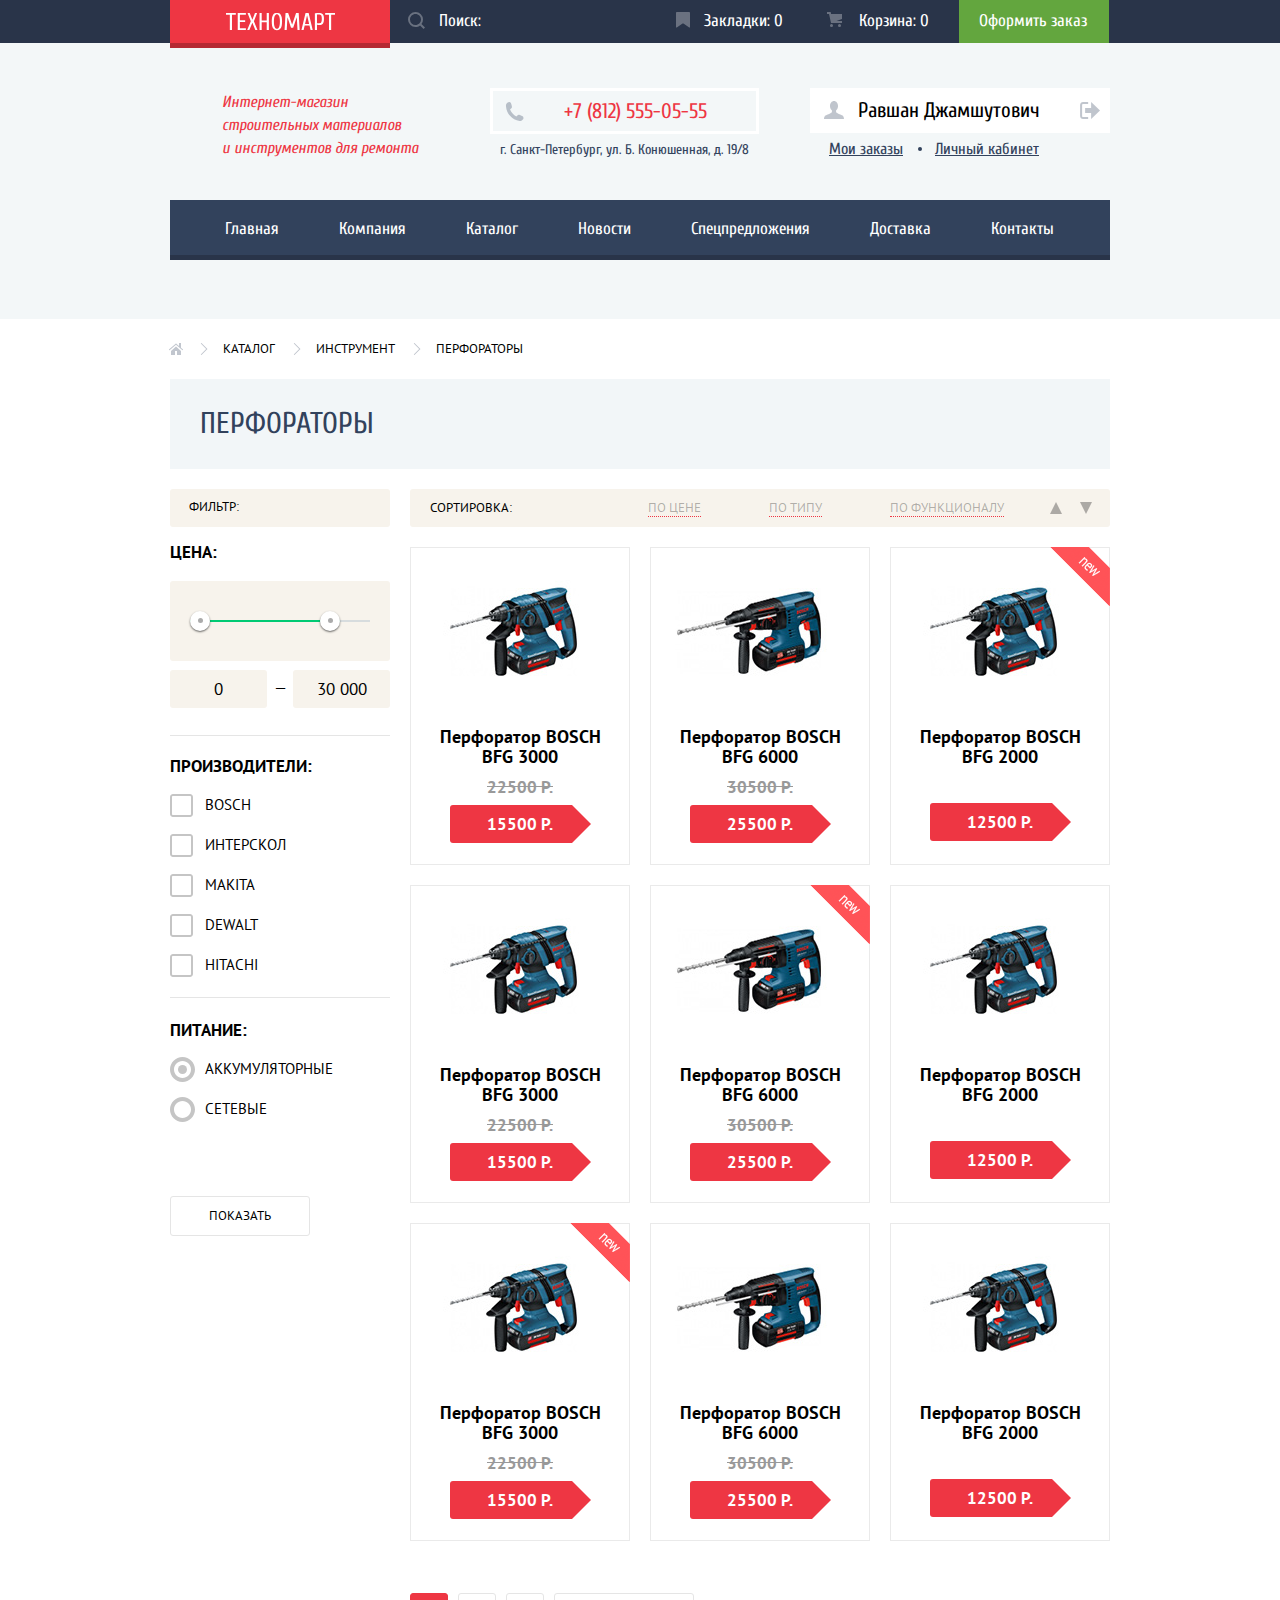
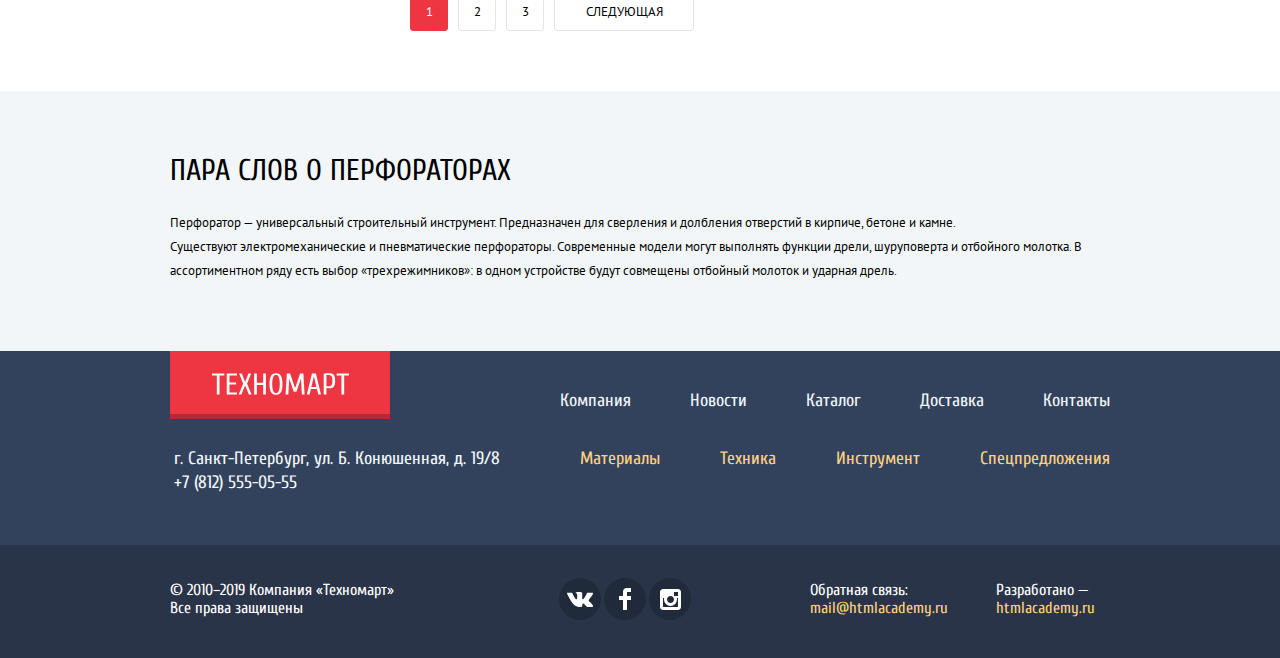
==== commit 0d19b1aa: "Правка замечаний по итогам защиты №1. + переделаны  checkbox и radio в фильтре, картинка в сервисах " ====
--- a/catalog.html
+++ b/catalog.html
@@ -110,46 +110,45 @@
 
               <fieldset class="filter-section filter-fabric">
                 <legend class="filter-legend">производители:</legend>
-                <label class="filter-label filter-fabric-label">
-                  <input type="checkbox" class="filter-input" name="bosch">
-                  <span class="filter-new-input"></span>
-                  bosch
-                </label>
-                <label class="filter-label filter-fabric-label">
-                  <input type="checkbox" class="filter-input" name="interskol">
-                  <span class="filter-new-input"></span>
-                  интерскол
-                </label>
-                <label class="filter-label filter-fabric-label">
-                  <input type="checkbox" class="filter-input" name="makita">
-                  <span class="filter-new-input"></span>
-                  makita
-                </label>
-                <label class="filter-label filter-fabric-label">
-                  <input type="checkbox" class="filter-input" name="dewalt">
-                  <span class="filter-new-input"></span>
-                  dewalt
-                </label>
-                <label class="filter-label filter-fabric-label">
-                  <input type="checkbox" class="filter-input" name="hitachi">
-                  <span class="filter-new-input"></span>
-                  hitachi
-                </label>
+                <div class="filter-input-box">
+                  <input type="checkbox" id="filter-checkbox-1" class="filter-input" name="filter-fabric" value="bosch">
+                  <span class="filter-new-input"></span>
+                  <label for="filter-checkbox-1" class="filter-label">bosch</label>
+                </div>
+                <div class="filter-input-box">
+                  <input type="checkbox" id="filter-checkbox-2" class="filter-input" name="filter-fabric" value="interskol">
+                  <span class="filter-new-input"></span>
+                  <label for="filter-checkbox-2" class="filter-label">интерскол</label>
+                </div>
+                <div class="filter-input-box">
+                  <input type="checkbox" id="filter-checkbox-3" class="filter-input" name="filter-fabric" value="makita">
+                  <span class="filter-new-input"></span>
+                  <label for="filter-checkbox-3" class="filter-label">makita</label>
+                </div>
+                <div class="filter-input-box">
+                  <input type="checkbox" id="filter-checkbox-4" class="filter-input" name="filter-fabric" value="dewalt">
+                  <span class="filter-new-input"></span>
+                  <label for="filter-checkbox-4" class="filter-label">dewalt</label>
+                </div>
+                <div class="filter-input-box">
+                  <input type="checkbox" id="filter-checkbox-5" class="filter-input" name="filter-fabric" value="hitachi">
+                  <span class="filter-new-input"></span>
+                  <label for="filter-checkbox-5" class="filter-label">hitachi</label>
+                </div>
               </fieldset>
 
               <fieldset class="filter-section filter-supply">
                 <legend class="filter-legend">питание:</legend>
-                <label class="filter-label">
-                  <input type="radio" class="filter-input" name="filter-power-group" value="filter-battery" checked>
-                  <span class="filter-new-input"></span>
-                  аккумуляторные
-                </label>
-
-                <label class="filter-label">
-                  <input type="radio" class="filter-input" name="filter-power-group" value="filter-network">
-                  <span class="filter-new-input"></span>
-                  сетевые
-                </label>
+                <div class="filter-input-box">
+                  <input type="radio" id="filter-radio-1" class="filter-input" name="filter-power-group" value="filter-battery" checked>
+                  <span class="filter-new-input"></span>
+                  <label for="filter-radio-1" class="filter-label">аккумуляторные</label>
+                </div>
+                <div class="filter-input-box">
+                  <input type="radio" id="filter-radio-2" class="filter-input" name="filter-power-group" value="filter-network">
+                  <span class="filter-new-input"></span>
+                  <label for="filter-radio-2" class="filter-label">сетевые</label>
+                </div>
               </fieldset>
               <button type="submit" class="filter-show btn">показать</button>
             </form>
@@ -367,7 +366,7 @@
         <a href="#" class="order-registration btn">оформить заказ</a>
         <a href="catalog.html" class="continue-shopping btn order-message-close">продолжить покупки</a>
       </div>
-      <a href="#" class="btn-close order-message-close" aria-label="Закрыть окно"></a>
+      <button href="#" class="btn-close order-message-close" aria-label="Закрыть окно"></button>
     </section>
 
     <!--перекрытие body-->
--- a/css/style.min.css
+++ b/css/style.min.css
@@ -1 +1 @@
-@-webkit-keyframes opacity-show{0%{opacity:.8}50%{opacity:.9}100%{opacity:1}}@keyframes opacity-show{0%{opacity:.8}50%{opacity:.9}100%{opacity:1}}@-webkit-keyframes lift{0%{top:110%}80%{top:45%}90%{top:55%}100%{top:50%}}@keyframes lift{0%{top:110%}80%{top:45%}90%{top:55%}100%{top:50%}}@-webkit-keyframes form-error{25%{-webkit-transform:translate(-5px,0);transform:translate(-5px,0)}50%{-webkit-transform:translate(0,0);transform:translate(0,0)}75%{-webkit-transform:translate(5px,0);transform:translate(5px,0)}100%{-webkit-transform:translate(0,0);transform:translate(0,0)}}@keyframes form-error{25%{-webkit-transform:translate(-5px,0);transform:translate(-5px,0)}50%{-webkit-transform:translate(0,0);transform:translate(0,0)}75%{-webkit-transform:translate(5px,0);transform:translate(5px,0)}100%{-webkit-transform:translate(0,0);transform:translate(0,0)}}html,body{height:100%;width:100%}body{background-color:#fff;color:#000;font:normal 17px/17px "Cuprum",Arial,sans-serif;height:100%;width:100%}a{text-decoration:none}a:hover,a:hover::before,a:hover::after{-webkit-transition:all .3s ease-out;transition:all .3s ease-out}button:active{outline:none}.visually-hidden{position:absolute;width:1px;height:1px;margin:-1px;border:0;padding:0;clip:rect(0 0 0 0);overflow:hidden}.container{width:940px;margin:0 auto;padding:0 10px}.shift-left{margin-left:-20px}.form-error{-webkit-animation:form-error 0.2s ease;animation:form-error 0.2s ease;outline:2px solid red}.btn{-webkit-box-align:center;-ms-flex-align:center;align-items:center;background-color:#ee3643;border-radius:3px;color:#fff;display:-webkit-box;display:-ms-flexbox;display:flex;-ms-flex-wrap:wrap;flex-wrap:wrap;font:normal 14px/18px Cuprum,Arial,sans-serif;-webkit-box-pack:center;-ms-flex-pack:center;justify-content:center;min-height:18px;padding:10px 0;text-align:center;text-transform:uppercase}.btn:hover{background-color:#ca2c37}button:hover,button:hover::before,button:hover::after{-webkit-transition:all .3s ease-out;transition:all .3s ease-out}.btn:active{background-color:#ba2732}.btn-close{display:block;position:absolute;top:10px;right:10px;width:21px;height:21px;cursor:pointer}.btn-close:before,.btn-close:after{content:"";position:absolute;top:8px;left:-2px;width:25px;height:4px;background:#ee3643}.btn-close:before{-webkit-transform:rotate(45deg);transform:rotate(45deg)}.btn-close:after{-webkit-transform:rotate(-45deg);transform:rotate(-45deg)}.btn-close:hover::before,.btn-close:hover::after{background-color:#ca2c37}.btn-close:active::before,.btn-close:active::after{background-color:#ba2732}.logo{background-color:#ee3643;-webkit-box-shadow:0 5px 0 0 #b52933;box-shadow:0 5px 0 0 #b52933;display:inline-block;text-align:center;vertical-align:middle;width:220px}.logo:hover{background-color:#ca2c37;-webkit-box-shadow:0 5px 0 0 #9a212a;box-shadow:0 5px 0 0 #9a212a}.logo:active{background-color:#ba2732;-webkit-box-shadow:0 5px 0 0 #8e1e26;box-shadow:0 5px 0 0 #8e1e26}.logo img{vertical-align:middle}.site-header{background-color:#f3f7f8;border-bottom:1px solid transparent}.header-top{background-color:#293449;min-height:42px}.header-top .container{display:-webkit-box;display:-ms-flexbox;display:flex;-ms-flex-wrap:wrap;flex-wrap:wrap}.header-top .logo{-ms-flex-negative:0;flex-shrink:0;min-height:42px;line-height:42px}.search-form{position:relative}.search-form:hover{background-color:#212a3a;-webkit-transition:all .3s ease-out;transition:all .3s ease-out}.search-form:hover path{fill:rgba(255,255,255,1);-webkit-transition:all .3s ease-out;transition:all .3s ease-out}.search-input{background-color:transparent;border:none;color:#fff;padding:11px 10px 13px 49px;min-width:210px}.search-input::-webkit-input-placeholder{color:#fff}.search-input:-ms-input-placeholder{color:#fff}.search-input::placeholder{color:#fff}.search-input:focus{background-color:#fff;color:#000;outline:none}.search-input:focus~.search-icon path{fill:#ee3643}.search-icon{position:absolute;top:12px;left:18px}.search-icon path{fill:rgba(255,255,255,.3)}.header-top-link{background-position:17px 50%;background-repeat:no-repeat;-webkit-box-sizing:border-box;box-sizing:border-box;color:#fff;display:block;line-height:18px;padding:12px 20px;position:relative;vertical-align:middle;width:150px}.header-top-link:active{color:rgba(255,255,255,.6)}.mark{padding-left:45px}.mark::before{content:"";background-image:url(../img/icon-bookmark.svg);background-repeat:no-repeat;background-position:0 0;height:16px;left:17px;opacity:.3;position:absolute;top:12px;width:14px}.basket{padding-left:50px}.basket::before{content:"";background-image:url(../img/cart-icon.svg);background-repeat:no-repeat;background-position:0 0;height:15px;left:18px;opacity:.3;position:absolute;top:12px;width:15px}.basket-full{background-color:#ee3643}.mark:hover,.basket:hover{background-color:#212a3a}.mark:active,.basket:active{background-color:#161d29}.mark:hover::before,.basket:hover::before{opacity:1}.mark:active::before,.basket:active::before{opacity:.5}.order{background-color:#63a63e}.order:hover{background-color:#5fbb2d}.order:active{background-color:#518534}.header-middle{display:-webkit-box;display:-ms-flexbox;display:flex;-ms-flex-wrap:wrap;flex-wrap:wrap;margin-top:45px}.header-middle .site-heading{font:italic 16px/23px "Cuprum",Arial,sans-serif;color:#ee3643;display:inline-block;margin:0 0 0 32px;padding:3px 20px;vertical-align:middle;width:198px}.header-middle .address-box{margin:0 0 0 50px;width:270px}.address-box .telephone{background:url(../img/icon-phone.svg) no-repeat 12px 50%;border:3px solid #fff;display:inline-block;color:#ee3643;font-size:21px;padding:10px 42px 10px 71px;line-height:20px;vertical-align:middle;width:150px}.address{color:#32425c;display:inline-block;font-size:14px;line-height:24px;padding:4px 5px 0 10px;vertical-align:middle}.registration{display:-webkit-box;display:-ms-flexbox;display:flex;-ms-flex-wrap:wrap;flex-wrap:wrap;list-style:none;margin:0 0 0 auto;padding:0}.reg-item{margin-left:10px}.registration .reg-link{background-color:#fff;color:#000;display:inline-block;font-size:21px;line-height:21px;padding:12px 24px;position:relative;vertical-align:middle}.registration .reg-link:hover{color:#ee3643}.registration .reg-link:active{color:rgba(0,0,0,.3)}.reg-link.log-in{padding-left:48px;width:50px}.reg-link.log-in::before{content:"";background:url(../img/icon-login.svg) no-repeat 0 0;height:17px;left:15px;opacity:.3;position:absolute;-webkit-transition:all .3s ease-out;transition:all .3s ease-out;top:14px;width:20px}.reg-link.log-in:hover::before{opacity:1}.reg-link.reg-in{width:102px}.account{margin-left:auto;width:300px}.account-link-wrap{display:-webkit-box;display:-ms-flexbox;display:flex;-ms-flex-wrap:wrap;flex-wrap:wrap;position:relative}.account-btn{background-color:#fff;color:#000;display:inline-block;font-size:21px;line-height:21px;padding:12px 10px 12px 48px;position:relative;vertical-align:middle;width:255px}.account-btn:active{color:rgba(0,0,0,.3)}.account-btn::before{background:url(../img/icon-user.svg) no-repeat center;content:"";height:18px;left:14px;opacity:.3;position:absolute;top:13px;width:20px}.account-btn:hover::before{opacity:1}.account-btn:active::before{opacity:.3}.log-out{background:url(../img/icon-logout.svg) no-repeat 14px 14px;right:0;min-height:45px;opacity:.3;position:absolute;top:0;width:45px}.log-out:hover{opacity:1}.log-out:active{opacity:.3}.account-list{display:-webkit-box;display:-ms-flexbox;display:flex;-ms-flex-wrap:wrap;flex-wrap:wrap;margin:0;padding:0 4px;width:300px}.account-list li{list-style:none}.account-list .account-link{background-color:transparent;color:#32425c;display:inline-block;font-size:16px;line-height:24px;padding:4px 17px 0 15px;position:relative;text-decoration:underline;vertical-align:middle}.account-list .account-link:hover{color:#ee3643}.account-list .account-link:active{color:rgba(0,0,0,.3)}.account-link::after{background-color:#32425c;border-radius:50%;content:"";height:4px;position:absolute;top:50%;right:-2px;width:4px}.account-item:last-child .account-link::after{background-color:transparent}.site-navigation{margin-top:37px;margin-bottom:58px;padding:0}.nav-list{background-color:#32425c;border-bottom:5px solid #293449;display:-webkit-box;display:-ms-flexbox;display:flex;-ms-flex-wrap:wrap;flex-wrap:wrap;list-style:none;margin:0;padding:0 0 0 5px}.nav-item .nav-link{color:#fff;display:inline-block;padding:20px 30px 18px 30px;vertical-align:middle}.nav-item .nav-link:hover{background-color:#293449;-webkit-transition:all .3s ease-out;transition:all .3s ease-out}.nav-item .nav-link:active{background-color:#1d2739;color:rgba(255,255,255,.5)}.nav-list:first-child{padding:0 25px 0 25px}.main-content{background-color:#fff}.features{color:#fff;min-height:410px;margin-top:60px}.features .shift-left{display:-webkit-box;display:-ms-flexbox;display:flex;-ms-flex-wrap:wrap;flex-wrap:wrap}.features-top-wrap{display:-webkit-box;display:-ms-flexbox;display:flex;-ms-flex-wrap:wrap;flex-wrap:wrap;-webkit-box-ordinal-group:2;-ms-flex-order:1;order:1}.features-bottom-wrap{display:-webkit-inline-box;display:-ms-inline-flexbox;display:inline-flex;-webkit-box-orient:vertical;-webkit-box-direction:normal;-ms-flex-direction:column;flex-direction:column;-ms-flex-wrap:wrap;flex-wrap:wrap;-webkit-box-ordinal-group:4;-ms-flex-order:3;order:3;vertical-align:middle}.features-item{margin:0 0 20px 20px;min-height:123px;position:relative;width:300px}.features-item::after{content:"";height:123px;position:absolute;right:0;top:0;width:132px}.features-heading{font-size:24px;line-height:30px;font-weight:400;margin:20px 132px 12px 22px}.features-btn{background-color:rgba(0,0,0,.1);margin:0 23px 20px 23px;width:135px}.features-btn:hover{background-color:rgba(0,0,0,.2)}.features-btn:active{background-color:rgba(0,0,0,.3)}.features-material{background-color:#ffbf47}.features-material::after{background:url(../img/icon-1.svg) no-repeat center}.features-tool{background-color:#3bbce3}.features-tool::after{background:url(../img/icon-2.svg) no-repeat center}.features-tech{background-color:#dc91d8}.features-tech::after{background:url(../img/icon-3.svg) no-repeat center}.features-discounts{background-color:#8ed78f}.features-discounts::after{background:url(../img/icon-4.svg) no-repeat center}.features-delivery{background-color:#ffc047}.features-delivery::after{background:url(../img/icon-5.svg) no-repeat center}.slider-wrap{height:266px;margin-left:20px;-webkit-box-ordinal-group:3;-ms-flex-order:2;order:2;position:relative;width:620px}.slider-item{left:0;position:absolute;top:0;z-index:1}.slider-item-heading{font-size:36px;font-weight:400;line-height:36px;margin:24px 24px 0 24px;text-transform:uppercase}.slider-item-caption{font-size:18px;line-height:24px;margin:0 24px}.slider-img{left:0;position:absolute;top:0;z-index:-1}.slide-show{-webkit-animation:opacity-show 0.8s ease;animation:opacity-show 0.8s ease;z-index:15}.slider-control{-webkit-box-align:start;-ms-flex-align:start;align-items:flex-start;display:-webkit-box;display:-ms-flexbox;display:flex;-ms-flex-wrap:wrap;flex-wrap:wrap;height:inherit;left:0;position:absolute;top:0;width:inherit;z-index:20}.slide-switching{display:-webkit-inline-box;display:-ms-inline-flexbox;display:inline-flex;-ms-flex-wrap:wrap;flex-wrap:wrap;-webkit-box-pack:justify;-ms-flex-pack:justify;justify-content:space-between;margin-top:115px;vertical-align:middle;width:inherit}.slide-switch{background-color:transparent;border:3px solid #fff;border-right:none;border-top:none;display:inline-block;height:28px;margin:5px 28px 0 32px;vertical-align:middle;width:28px}.slide-switch:hover{border-color:#c5c5c5}.slide-switch:focus{border-color:#ccc;outline:none}.slide-switch:active{border-color:#9a9a9a;outline:none}.slide-switch-last{-webkit-transform:rotate(45deg);transform:rotate(45deg)}.slide-switch-next{-webkit-transform:rotate(-135deg);transform:rotate(-135deg)}.open-catalog-btn{margin:55px 20px 20px 25px;width:195px}.slide-btn-wrap{display:-webkit-box;display:-ms-flexbox;display:flex;-ms-flex-wrap:wrap;flex-wrap:wrap;-webkit-box-pack:center;-ms-flex-pack:center;justify-content:center;margin-top:70px;position:relative;width:140px}.slide-btn{background-color:#fff;border:2px solid #fff;border-radius:50%;cursor:pointer;display:block;width:10px;height:10px;margin:0 5px;padding:0}.slide-btn:hover{border-color:#c5c5c5}.slide-btn:focus{border-color:#ccc;outline:none}.slide-btn:active{border-color:#9a9a9a}.slide-btn-selected{background-color:#ff5357}.breadcrumbs-list{display:-webkit-box;display:-ms-flexbox;display:flex;-ms-flex-wrap:wrap;flex-wrap:wrap;list-style:none;margin:0 0 0 -2px;padding:20px 0;min-height:20px}.breadcrumbs-item{display:inline-block;position:relative;vertical-align:middle}.breadcrumbs-item::before{background:url(../img/icon-right-small.svg) no-repeat center;content:"";height:12px;left:-8px;position:absolute;top:4px;width:8px}.breadcrumbs-link{display:inline-block;color:#000;font:normal 13px/16px "PT Sans",Arial,sans-serif;padding:0 26px 0 15px;text-transform:uppercase;vertical-align:middle}.breadcrumbs-home .breadcrumbs-link{height:12px;padding-left:0;width:14px}.breadcrumbs-icon path{fill:#c1c6ce}.breadcrumbs-icon:hover path{fill:#ee3643}.breadcrumbs-icon:active path{fill:#c5c5c5}.breadcrumbs-home::before{background:transparent}.breadcrumbs-link:hover{color:#ee3643}.breadcrumbs-link:active{color:rgba(0,0,0,.3)}.section-heading{background-color:#f2f6f8;color:#32425c;font:normal 30px/30px "Cuprum",Arial,sans-serif;margin:0;padding:30px;text-transform:uppercase}.main-wrap{display:-webkit-box;display:-ms-flexbox;display:flex;margin-top:20px}.content-wrap{margin-left:20px;width:700px}.filter{font:normal 15px/20px "PT Sans",Arial,sans-serif;width:220px}.filter-heading{background-color:#f7f3ec;border-radius:3px;display:block;font-size:13px;font-weight:400;line-height:18px;margin:0;min-height:20px;padding:9px 19px;text-transform:uppercase}.filter-section{border:none;border-bottom:1px solid #e5e5e5;display:block;color:#000;text-transform:uppercase;padding:0;margin:7px 0 0 0}.filter-supply{border-bottom:none}.filter-legend{font-weight:700;font-size:17px;line-height:30px;margin:0;padding:10px 0 14px 0}.filter-price{margin:0}.filter-price-filter{font-size:0;margin-bottom:16.5px;padding-bottom:8px}.filter-price-control{background-color:#f7f3ec;border-radius:3px;height:41px;margin-bottom:9px;padding-top:39px;padding-left:20px;padding-right:20px;position:relative}.filter-price-scale{background-color:#d7dcde;height:2px;position:relative}.filter-price-scale-bar{background-color:#00ca74;height:2px;position:absolute;width:150px}.filter-price-scale-toggle{background-color:#fff;border-radius:50%;-webkit-box-shadow:0 1px 2px 0 rgba(50,50,50,.75);box-shadow:0 1px 2px 0 rgba(50,50,50,.75);height:20px;position:absolute;width:20px}.filter-price-scale-toggle::before{background-color:#ababab;border-radius:50%;content:"";height:5px;left:7.5px;position:absolute;top:7px;width:5px}.filter-price-min-toggle{top:30px}.filter-price-max-toggle{top:30px;left:150px}.filter-price-inputs{display:-webkit-box;display:-ms-flexbox;display:flex;-ms-flex-wrap:wrap;flex-wrap:wrap;font:normal 17px/18px "PT Sans",Arial,sans-serif;-webkit-box-pack:justify;-ms-flex-pack:justify;justify-content:space-between}.filter-price-minus,.filter-price-min,.filter-price-max{display:inline-block;color:#000;padding-top:8px;padding-bottom:8px;text-align:center;vertical-align:middle}.filter-price-min,.filter-price-max{background-color:#f7f3ec;border-radius:3px;border:none;width:93px}.filter-price-min:focus,.filter-price-max:focus{outline:1px dotted #9a9a9a}.filter-price-minus{font-size:16px}.filter-label{cursor:pointer;display:block;font-size:15px;line-height:20px;margin:0 35px 20px 35px;position:relative}.filter-input{position:absolute;opacity:0}.filter-new-input{background:url(../img/checkbox-off.svg) no-repeat left;height:27px;position:absolute;top:-5px;left:-35px;width:27px}.filter-fabric .filter-new-input{background:url(../img/checkbox-off.svg) no-repeat left;height:27px;position:absolute;top:-3px;left:-35px;width:27px}.filter-fabric .filter-input:focus~.filter-new-input{opacity:.5}.filter-fabric .filter-input:checked + .filter-new-input{background:url(../img/checkbox-on.svg) no-repeat left}.filter-supply{margin-top:8px}.filter-supply .filter-new-input{background:url(../img/radio-off.svg) no-repeat left}.filter-supply .filter-input:focus~.filter-new-input{opacity:.5}.filter-supply .filter-input:checked + .filter-new-input{background:url(../img/radio-on.svg) no-repeat left}.filter-show{background-color:transparent;border:1px solid #e5e5e5;color:#000;font:normal 13px/18px "PT Sans","Arial",sans-serif;margin-top:57px;outline:none;width:140px}.filter-show:hover{background-color:#e5e5e5}.filter-show:focus{border-color:#9a9a9a}.filter-show:active{background-color:transparent;border-color:#9a9a9a}.filter-section input:disabled{color:rgba(0,0,0,.4)}.sort{background-color:#f7f3ec;border-radius:3px;display:-webkit-box;display:-ms-flexbox;display:flex;-ms-flex-wrap:wrap;flex-wrap:wrap;-webkit-box-pack:justify;-ms-flex-pack:justify;justify-content:space-between;font:normal 13px/18px "PT Sans",Arial,sans-serif;margin:0;min-height:18px;padding:10px;text-transform:uppercase}.sort-heading{display:block;color:#000;font:inherit;margin:0;padding:0 10px;width:140px}.sort-list{-webkit-box-align:center;-ms-flex-align:center;align-items:center;display:-webkit-box;display:-ms-flexbox;display:flex;-ms-flex-wrap:wrap;flex-wrap:wrap;-webkit-box-pack:end;-ms-flex-pack:end;justify-content:flex-end;list-style:none;margin:0 0 0 auto;max-width:516px;padding:0}.sort-link{border-bottom:1px dotted #ee3643;color:rgba(0,0,0,.3);font:inherit;margin:0 36px 0 32px}.sort-link:hover{border-bottom:1px solid #ee3643;color:rgba(0,0,0,1)}.sort-link:active{border:none;color:#ee3643}.sort-up,.sort-down{display:block;margin:0 8px 0 10px;height:12px}.sort-up{width:0;height:0;border-top:none;border-left:6px solid transparent;border-right:6px solid transparent;border-bottom:12px solid rgba(0,0,0,.3)}.sort-up:hover{border-bottom:12px solid rgba(0,0,0,1)}.sort-up:active{border-left:6px solid transparent;border-right:6px solid transparent;border-bottom:12px solid #ee3643}.sort-down{width:0;height:0;border-bottom:none;border-left:6px solid transparent;border-right:6px solid transparent;border-top:12px solid rgba(0,0,0,.3)}.sort-down:hover{border-bottom:none;border-top:12px solid rgba(0,0,0,1)}.sort-down:active{border-left:6px solid transparent;border-right:6px solid transparent;border-top:12px solid #ee3643}.index-heading{-webkit-box-align:start;-ms-flex-align:start;align-items:flex-start;background-color:#f9f5f0;color:#32425c;display:-webkit-box;display:-ms-flexbox;display:flex;font:normal 30px/40px "Cuprum",Arial,sans-serif;-webkit-box-pack:justify;-ms-flex-pack:justify;justify-content:space-between;margin:0;padding:24px 24px 24px 28px;text-transform:uppercase}.index-heading .btn{min-width:253px}.popular-products{margin-top:33px;padding:0}.popular-products .product-list,.product-cards .product-list{display:-webkit-box;display:-ms-flexbox;display:flex;-ms-flex-wrap:wrap;flex-wrap:wrap;font:bold 18px/20px "PT Sans",Arial,sans-serif;list-style:none;margin-bottom:2px;margin-top:20px;padding:0}.product-item{border:1px solid #eaeaea;display:inline-block;font-weight:700;line-height:20px;margin-left:20px;margin-bottom:20px;position:relative;text-align:center;vertical-align:top;width:218px}.product-item:hover{-webkit-box-shadow:0 10px 25px 0 rgba(41,52,43,.5);box-shadow:0 10px 25px 0 rgba(41,52,43,.5);-webkit-transition:all .3s ease-out;transition:all .3s ease-out}.product-item .flag{height:60px;overflow:hidden;position:absolute;right:-1px;text-indent:-1000px;top:-1px;width:60px;z-index:20}.product-item .flag-new{background:url(../img/new_flag.png) no-repeat 0 0}.product-item .product-actions{background-color:rgba(255,255,255,.9);height:88px;left:0;padding:40px 0;position:absolute;top:0;width:218px;z-index:10}.product-actions .product-buy,.product-actions .product-bookmark{background-color:#63a63e;border:3px solid #63a63e;border-bottom-color:#367315;border-radius:3px;color:white;display:block;font-size:14px;font-weight:400;font-family:"Cuprum",sans-serif;line-height:18px;margin:0 auto 7px auto;padding:7px 0;text-decoration:none;text-transform:uppercase;width:129px}.product-actions .product-buy:hover{background-color:#5fbb2d;border-color:transparent;border-bottom-color:#367315}.product-actions .product-buy:active{background-color:#518534;border-color:transparent}.product-actions .product-bookmark{color:#32425c;background:#fff;border-bottom-color:#63a63e}.product-actions .product-bookmark:hover{background-color:#fff;border:3px solid #32425c;color:#32425c}.product-actions .product-bookmark:active{opacity:.3}.product-item .product-actions{display:none}.product-item:hover .product-actions{display:block}.product-item .product-img{height:168px;width:218px}.product-item .product-img img{height:170px;width:218px}.product-item .product-title{display:inline-block;min-height:40px;margin-top:11px;margin-bottom:11px;padding:0 25px;vertical-align:top}.product-item .old-price{color:#999;display:inline-block;font:700 17px/18px "PT Sans",Arial,sans-serif;min-height:16px;margin-bottom:9px;text-decoration:line-through;vertical-align:top}.product-item .new-price{background:#ee3643;border-radius:3px;color:white;display:block;font:700 17px/18px "PT Sans",Arial,sans-serif;margin:0 auto 21px auto;min-height:18px;padding:10px 30px;position:relative;width:80px}.product-item .new-price:after{border:19px solid white;border-left-color:#ee3643;content:"";height:0;position:absolute;top:0;right:-20px;width:0}.product-item .new-price:hover{background-color:#ca2c37}.product-item .new-price:hover::after{border-left-color:#ca2c37}.product-item .new-price:active{background-color:#ba2732}.product-item .new-price:active::after{border-left-color:#ba2732}.pop-fabric-list{display:-webkit-box;display:-ms-flexbox;display:flex;-ms-flex-wrap:wrap;flex-wrap:wrap;list-style:none;margin-top:20px;padding:0}.pop-fabric-item{margin:0 0 20px 20px;padding:0;border:1px solid #eaeaea}.pop-fabric-item:hover{-webkit-box-shadow:0 10px 25px 0 rgba(41,52,43,.5);box-shadow:0 10px 25px 0 rgba(41,52,43,.5);-webkit-transition:all .3s ease-out;transition:all .3s ease-out}.pop-fabric-item:active{opacity:.3}.pop-fabric-item .pop-fabric-link{-webkit-box-align:center;-ms-flex-align:center;align-items:center;display:-webkit-box;display:-ms-flexbox;display:flex;-webkit-box-pack:center;-ms-flex-pack:center;justify-content:center;height:143px;width:218px}.pop-fabric-item .pop-fabric-link img{max-height:141px;max-width:216px}.services{background-color:#f4f8fa;border-bottom:2px solid transparent;margin-top:65px;min-height:520px}.services .container{padding-bottom:50px}.service-title,.service-details-title{display:inline-block;font-family:"Cuprum","Arial",sans-serif;font-weight:400;text-transform:uppercase;vertical-align:top}.service-title-info,.service-details-info{font:normal 13px/24px "PT Sans","Arial",sans-serif;margin:0}.service-title{font-size:30px;line-height:30px;margin-top:65px;margin-bottom:27px}.service-columns{display:-webkit-box;display:-ms-flexbox;display:flex;-ms-flex-wrap:wrap;flex-wrap:wrap;-webkit-box-pack:justify;-ms-flex-pack:justify;justify-content:space-between;margin-top:20px}.service-list{display:-webkit-box;display:-ms-flexbox;display:flex;-ms-flex-wrap:wrap;flex-wrap:wrap;-webkit-box-orient:vertical;-webkit-box-direction:normal;-ms-flex-direction:column;flex-direction:column;-webkit-box-pack:center;-ms-flex-pack:center;justify-content:center;list-style:none;margin:0;min-height:272px;padding:0;position:relative;width:240px}.service-list:before{background:url(../img/services-shadow.png) no-repeat center;content:"";min-height:100%;position:absolute;right:0;top:0;width:10px}.service-link{background-color:#32425c;border-bottom:1px solid #293449;border-top:1px solid #405069;-webkit-box-sizing:border-box;box-sizing:border-box;color:#fff;display:block;font:bold 21px/30px "Cuprum",Arial,sans-serif;min-height:60px;padding-top:12px;padding-bottom:17px;padding-left:22px}.service-link:hover{background-color:#293449}.service-link-active{background-color:#fff;border-top:1px solid transparent;border-bottom:1px solid transparent;color:#32425c}.service-link-active:hover{background-color:#fff}.service-details-block{display:none;float:right;min-height:283px;position:relative;width:620px}.service-details-active{-webkit-animation:opacity-show 0.8s ease;animation:opacity-show 0.8s ease;display:block}.service-details-title{font-size:36px;line-height:36px;margin:48px 0 24px 0}.service-delivery-info{width:280px}.service-delivery-info + .service-delivery-info{width:180px}.service-details-delivery:before,.service-details-warrianty:before,.service-details-credit:before{bottom:-50px;content:"";position:absolute;right:0}.service-details-delivery:before{background:url(../img/delivery-bg.png) no-repeat center;height:261px;width:468px}.service-warrianty-info{width:360px}.service-warrianty-info + .service-warrianty-info{width:400px}.service-details-warrianty:before{background:url(../img/guarantee-bg.png) no-repeat center;height:283px;width:389px}.service-credit-info{width:360px}.service-credit-info + .service-credit-info{width:380px;margin-bottom:29px}.service-details-credit:before{background:url(../img/credit-bg.png) no-repeat center;height:285px;width:465px}.service-btn{color:#fff;margin-top:26px;padding:10px;text-transform:uppercase;width:175px}.company-info{display:-webkit-box;display:-ms-flexbox;display:flex;-webkit-box-pack:justify;-ms-flex-pack:justify;justify-content:space-between;min-height:514px;padding-bottom:20px}.delivery-heading,.contacts-heading{display:inline-block;font:normal 30px/30px "Cuprum",Arial,sans-serif;margin:78px 0 0 0;text-transform:uppercase}.delivery-text,.contacts-caption{display:inline-block;font:normal 13px/24px "PT Sans",Arial,sans-serif;margin:24px 0 0 0;vertical-align:top}.delivery-text{width:540px}.delivery-text.delivery-info{width:400px}.delivery-list{display:inline-block;font:normal 18px/20px "Cuprum",Arial,sans-serif;list-style-type:none;padding:0;margin:22px 0 0 0;vertical-align:top;width:300px}.delivery-item{display:block;width:540px;padding-left:36px;position:relative;margin:0 0 20px 0}.delivery-item::before{background-color:#ee3643;content:"";height:2px;position:absolute;top:9px;left:0;width:25px}.delivery-btn{padding-left:10px;padding-right:10px;margin-top:16px;width:200px}.contacts-caption{margin:0;margin-top:25px;width:220px}.contacts .map-address{display:block;margin-top:30px}.contacts .map-address img{height:158px;width:300px}.contacts-btn{margin-top:38px}.card-links-section{padding-top:30px;display:-webkit-box;display:-ms-flexbox;display:flex}.card-link{-webkit-box-align:center;-ms-flex-align:center;align-items:center;background-color:transparent;border:1px solid #e5e5e5;border-radius:3px;color:#000;display:-webkit-box;display:-ms-flexbox;display:flex;font:normal 13px/18px "PT Sans",Arial,sans-serif;-webkit-box-pack:center;-ms-flex-pack:center;justify-content:center;min-height:26px;margin-right:10px;padding:5px;text-align:center;text-transform:uppercase;vertical-align:middle;min-width:26px}.card-link:hover{border-color:#bdc6ca}.card-link:active{border-color:#ee3643}.current-card{background-color:#ee3643;border-color:#ee3643;color:#fff}.current-card:hover{background-color:#ca2c37;border-color:#ca2c37}.current-card:active{background-color:#ba2732;border-color:#ba2732}.card-link:last-child{min-width:128px}.page-caption{border-top:1px solid transparent;border-bottom:1px solid transparent;background-color:#f2f6f8;margin-top:60px}.page-caption-heading{display:block;font:normal 30px/30px "Cuprum",Arial,sans-serif;padding:0;margin:64px 0 25px 0;text-transform:uppercase}.page-caption-text{display:block;font:normal 13px/24px "PT Sans",Arial,sans-serif;margin:0 0 67px 0}.site-footer{background-color:#32425c;font:normal 18px/24px "Cuprum",Arial,sans-serif}.site-footer ul{list-style:none;padding:0}.site-footer .footer-link:hover{text-decoration:underline}.site-footer .footer-link:active{opacity:.5;text-decoration:none}.footer-top .container{display:-webkit-box;display:-ms-flexbox;display:flex;-ms-flex-wrap:wrap;flex-wrap:wrap;-webkit-box-pack:justify;-ms-flex-pack:justify;justify-content:space-between}.footer-top .logo{height:63px;line-height:63px}.footer-top .navigation{display:-webkit-box;display:-ms-flexbox;display:flex;-ms-flex-wrap:wrap;flex-wrap:wrap;-webkit-box-pack:end;-ms-flex-pack:end;justify-content:flex-end;margin:38px 0 0 0;max-width:620px}.footer-top .navigation-item{display:inline-block;padding:0 0 5px 59px;vertical-align:top}.footer-top .navigation-link{color:#f1f5f7}.footer-middle{margin-top:19px}.footer-middle .container{display:-webkit-box;display:-ms-flexbox;display:flex;-webkit-box-pack:justify;-ms-flex-pack:justify;justify-content:space-between}.footer-middle address{color:#f3f7f9;display:inline-block;font:normal 18px/24px "Cuprum",Arial,sans-serif;padding:10px 4px;max-width:338px;vertical-align:top}.footer-middle .services-nav{display:-webkit-box;display:-ms-flexbox;display:flex;-ms-flex-wrap:wrap;flex-wrap:wrap;-webkit-box-pack:end;-ms-flex-pack:end;justify-content:flex-end;max-width:590px;margin:0}.footer-middle .services-nav-item{display:inline-block;padding:10px 0 5px 60px;vertical-align:top}.footer-middle .services-nav-link{color:#ffd180}.footer-bottom{background-color:#293449;border:1px solid transparent;margin-top:40px}.footer-bottom p{color:#fff;font-size:16px;line-height:18px;margin:0}.footer-bottom a{color:#ffd180}.footer-bottom .container{display:-webkit-box;display:-ms-flexbox;display:flex;-ms-flex-wrap:wrap;flex-wrap:wrap;padding:20px 0}.company-rights{display:inline-block;max-width:240px;padding:15px 0 0 0;vertical-align:top}.footer-bottom .social-links-wrap{display:-webkit-box;display:-ms-flexbox;display:flex;-ms-flex-wrap:wrap;flex-wrap:wrap;margin-left:136px;max-width:200px;padding:10px}.footer-bottom .social-link{border-radius:50%;background-color:#212a3a;background-repeat:no-repeat;background-position:center;display:block;height:42px;margin:2px 0 0 3px;width:42px}.footer-bottom .social-link:hover,.footer-bottom .social-link:active{background-color:#ee3643;-webkit-transition:all .3s ease-out;transition:all .3s ease-out}.footer-bottom .vk{background-image:url(../img/icon-vk.svg)}.footer-bottom .fb{background-image:url(../img/icon-fb.svg)}.footer-bottom .ig{background-image:url(../img/icon-insta.svg)}.footer-bottom .footer-link:active{color:#ee3643;opacity:1}.feedback-author-wrap{display:-webkit-box;display:-ms-flexbox;display:flex;-ms-flex-wrap:wrap;flex-wrap:wrap;-webkit-box-pack:justify;-ms-flex-pack:justify;justify-content:space-between;margin-left:auto;padding:15px 5px 10px 5px;width:300px}.feedback-capt,.author{display:inline-block;padding:0 10px 10px 5px;max-width:120px;vertical-align:top}.footer-link{display:block}.feedback-message{background-color:#fff;border-top:7px solid #ff5257;-webkit-box-shadow:0 20px 40px 0 rgba(0,0,0,.75);box-shadow:0 20px 40px 0 rgba(0,0,0,.75);display:none;left:50%;position:fixed;top:50%;-webkit-transform:translate(-50%,-50%);transform:translate(-50%,-50%);width:620px;z-index:101}.feedback-message-show{-webkit-animation:lift 0.4s linear;animation:lift 0.4s linear;display:inline-block;vertical-align:top}.feedback-input-wrap{display:-webkit-box;display:-ms-flexbox;display:flex;-ms-flex-wrap:wrap;flex-wrap:wrap;-webkit-box-pack:justify;-ms-flex-pack:justify;justify-content:space-between;margin:32px auto 0 auto;width:460px}.feedback-label{display:inline-block;font-size:18px;line-height:18px;height:70px;margin-top:15px;padding:0;vertical-align:top;width:220px}.feedback-input[placeholder],.feedback-text[placeholder]{color:#a9a9a9}.feedback-input,.feedback-text{border:2px solid #dee3e4;border-radius:2px;color:#000;font:normal 13px/18px "PT Sans","Arial",sans-serif;margin-top:10px;min-height:34px;padding:0 12px}.feedback-input:focus,.feedback-text:focus{color:#000;outline:1px dotted #405069}.feedback-input{height:12px;width:190px}.feedback-text{height:95px;padding:8px 12px;resize:none;width:430px}.feedback-sent-wrap{border-top:1px solid transparent;background-color:#f4f4f4;height:110px;margin-top:110px;width:620px}.feedback-sent{border:none;border-radius:4px;margin:35px auto;width:460px}.feedback-page{background-color:rgba(0,0,0,.75);height:100%;width:100%}.feedback-message-page{-webkit-animation:opacity-show 0.5s linear;animation:opacity-show 0.5s linear;background-color:#fff;border-top:7px solid #ff5257;-webkit-box-shadow:0 20px 40px 0 rgba(0,0,0,.75);box-shadow:0 20px 40px 0 rgba(0,0,0,.75);display:inline-block;left:50%;position:fixed;top:50%;-webkit-transform:translate(-50%,-50%);transform:translate(-50%,-50%);vertical-align:top;width:620px}.map-popup{-webkit-animation:opacity-show 0.5s linear;animation:opacity-show 0.5s linear;background-color:#fff;-webkit-box-shadow:0 0 15px 0 rgba(0,0,0,.4);box-shadow:0 0 15px 0 rgba(0,0,0,.4);display:none;height:447px;left:50%;outline:1px solid rgba(0,0,0,.3);outline-offset:-1px;overflow:hidden;position:fixed;-webkit-transform:translate(-50%,-50%);transform:translate(-50%,-50%);top:50%;width:940px;z-index:101}.map-popup-show{display:block}.map-popup iframe{left:0;position:absolute;top:0;width:940px}.map-popup img{left:0;position:absolute;top:0;width:940px}.order-message{background-color:#fff;border-top:7px solid #ff5257;-webkit-box-shadow:0 20px 40px 0 rgba(41,52,73,.75);box-shadow:0 20px 40px 0 rgba(41,52,73,.75);display:none;margin:30px auto;min-height:275px;left:50%;position:fixed;-webkit-transform:translate(-50%,-50%);transform:translate(-50%,-50%);top:50%;width:620px;z-index:101}.order-message-show{-webkit-animation:lift 0.4s linear;animation:lift 0.4s linear;display:block}.order-message-page{background-color:rgba(0,0,0,.75);display:block;height:100%;width:100%}.feedback-page{background-color:rgba(0,0,0,.75);height:100%;width:100%}.feedback-message-page{-webkit-animation:opacity-show 0.5s linear;animation:opacity-show 0.5s linear;background-color:#fff;border-top:7px solid #ff5257;-webkit-box-shadow:0 20px 40px 0 rgba(0,0,0,.75);box-shadow:0 20px 40px 0 rgba(0,0,0,.75);display:inline-block;left:50%;position:fixed;top:50%;-webkit-transform:translate(-50%,-50%);transform:translate(-50%,-50%);vertical-align:top;width:620px}.order-heading{display:block;font:normal 30px/30px "Cuprum","Arial",sans-serif;margin:45px auto 0 auto;padding:20px 10px 20px 100px;position:relative;width:350px}.order-heading::before{background:url(../img/icon-mark.svg) no-repeat center;bottom:1px;content:"";position:absolute;left:1px;height:66px;width:66px}.order-message-links{background-color:#f1f1f1;display:-webkit-box;display:-ms-flexbox;display:flex;-ms-flex-wrap:wrap;flex-wrap:wrap;-webkit-box-pack:center;-ms-flex-pack:center;justify-content:center;padding:40px;margin-top:48px;min-height:42px}.order-message-links .btn{margin-left:10px;margin-right:10px;min-height:18px;width:220px}.order-message-links .continue-shopping{background-color:#fff;color:#000}.order-message-links .continue-shopping:hover{color:#ee3643}.order-message-links .continue-shopping:active{color:rgba(0,0,0,.3)}.overlay{-webkit-animation:opacity-show 0.5s linear;animation:opacity-show 0.5s linear;background-color:rgba(0,0,0,.7);display:none;height:100%;left:0;position:fixed;top:0;width:100%;z-index:100}.overlay-show{display:block}
+@-webkit-keyframes opacity-show{0%{opacity:.8}50%{opacity:.9}100%{opacity:1}}@keyframes opacity-show{0%{opacity:.8}50%{opacity:.9}100%{opacity:1}}@-webkit-keyframes lift{0%{top:110%}80%{top:45%}90%{top:55%}100%{top:50%}}@keyframes lift{0%{top:110%}80%{top:45%}90%{top:55%}100%{top:50%}}@-webkit-keyframes form-error{25%{-webkit-transform:translate(-5px,0);transform:translate(-5px,0)}50%{-webkit-transform:translate(0,0);transform:translate(0,0)}75%{-webkit-transform:translate(5px,0);transform:translate(5px,0)}100%{-webkit-transform:translate(0,0);transform:translate(0,0)}}@keyframes form-error{25%{-webkit-transform:translate(-5px,0);transform:translate(-5px,0)}50%{-webkit-transform:translate(0,0);transform:translate(0,0)}75%{-webkit-transform:translate(5px,0);transform:translate(5px,0)}100%{-webkit-transform:translate(0,0);transform:translate(0,0)}}html,body{height:100%;width:100%}body{background-color:#fff;color:#000;font:normal 17px/17px "Cuprum",Arial,sans-serif;height:100%;width:100%}a{text-decoration:none}a:hover,a:hover::before,a:hover::after{-webkit-transition:all .3s ease-out;transition:all .3s ease-out}button:active{outline:none}.visually-hidden{position:absolute;width:1px;height:1px;margin:-1px;border:0;padding:0;clip:rect(0 0 0 0);overflow:hidden}.container{width:940px;margin:0 auto;padding:0 10px}.shift-left{margin-left:-20px}.form-error{-webkit-animation:form-error 0.2s ease;animation:form-error 0.2s ease;outline:2px solid red}.btn{-webkit-box-align:center;-ms-flex-align:center;align-items:center;background-color:#ee3643;border-radius:3px;color:#fff;display:-webkit-box;display:-ms-flexbox;display:flex;-ms-flex-wrap:wrap;flex-wrap:wrap;font:normal 14px/18px Cuprum,Arial,sans-serif;-webkit-box-pack:center;-ms-flex-pack:center;justify-content:center;min-height:18px;padding:10px 0;text-align:center;text-transform:uppercase}.btn:hover{background-color:#ca2c37}button:hover,button:hover::before,button:hover::after{-webkit-transition:all .3s ease-out;transition:all .3s ease-out}.btn:active{background-color:#ba2732}.btn-close{background-color:transparent;border:none;display:block;position:absolute;top:10px;right:10px;width:21px;height:21px;cursor:pointer}.btn-close:before,.btn-close:after{content:"";position:absolute;top:8px;left:-2px;width:25px;height:4px;background:#ee3643}.btn-close:before{-webkit-transform:rotate(45deg);transform:rotate(45deg)}.btn-close:after{-webkit-transform:rotate(-45deg);transform:rotate(-45deg)}.btn-close:hover::before,.btn-close:hover::after{background-color:#ca2c37}.btn-close:active::before,.btn-close:active::after{background-color:#ba2732}.flag{height:60px;overflow:hidden;position:absolute;right:-1px;text-indent:-1000px;top:-1px;width:60px;z-index:20}.flag-new{background:url(../img/new_flag.png) no-repeat 0 0}.logo{background-color:#ee3643;-webkit-box-shadow:0 5px 0 0 #b52933;box-shadow:0 5px 0 0 #b52933;display:inline-block;text-align:center;vertical-align:middle;width:220px}.logo:hover{background-color:#ca2c37;-webkit-box-shadow:0 5px 0 0 #9a212a;box-shadow:0 5px 0 0 #9a212a}.logo:active{background-color:#ba2732;-webkit-box-shadow:0 5px 0 0 #8e1e26;box-shadow:0 5px 0 0 #8e1e26}.logo img{vertical-align:middle}.site-header{background-color:#f3f7f8;border-bottom:1px solid transparent}.header-top{background-color:#293449;min-height:42px}.header-top .container{display:-webkit-box;display:-ms-flexbox;display:flex;-ms-flex-wrap:wrap;flex-wrap:wrap}.header-top .logo{-ms-flex-negative:0;flex-shrink:0;min-height:42px;line-height:42px}.search-form{position:relative}.search-form:hover{background-color:#212a3a;-webkit-transition:all .3s ease-out;transition:all .3s ease-out}.search-form:hover path{fill:rgba(255,255,255,1);-webkit-transition:all .3s ease-out;transition:all .3s ease-out}.search-input{background-color:transparent;border:none;color:#fff;padding:11px 10px 13px 49px;min-width:210px}.search-input::-webkit-input-placeholder{color:#fff}.search-input:-ms-input-placeholder{color:#fff}.search-input::-ms-input-placeholder{color:#fff}.search-input::placeholder{color:#fff}.search-input:focus{background-color:#fff;color:#000;outline:none}.search-input:focus~.search-icon path{fill:#ee3643}.search-icon{position:absolute;top:12px;left:18px}.search-icon path{fill:rgba(255,255,255,.3)}.header-top-link{background-position:17px 50%;background-repeat:no-repeat;-webkit-box-sizing:border-box;box-sizing:border-box;color:#fff;display:block;line-height:18px;padding:12px 20px;position:relative;vertical-align:middle;width:150px}.header-top-link:active{color:rgba(255,255,255,.6)}.mark{padding-left:45px}.mark::before{content:"";background-image:url(../img/icon-bookmark.svg);background-repeat:no-repeat;background-position:0 0;height:16px;left:17px;opacity:.3;position:absolute;top:12px;width:14px}.basket{padding-left:50px}.basket::before{content:"";background-image:url(../img/cart-icon.svg);background-repeat:no-repeat;background-position:0 0;height:15px;left:18px;opacity:.3;position:absolute;top:12px;width:15px}.basket-full{background-color:#ee3643}.mark:hover,.basket:hover{background-color:#212a3a}.mark:active,.basket:active{background-color:#161d29}.mark:hover::before,.basket:hover::before{opacity:1}.mark:active::before,.basket:active::before{opacity:.5}.order{background-color:#63a63e}.order:hover{background-color:#5fbb2d}.order:active{background-color:#518534}.header-middle{display:-webkit-box;display:-ms-flexbox;display:flex;-ms-flex-wrap:wrap;flex-wrap:wrap;margin-top:45px}.header-middle .site-heading{font:italic 16px/23px "Cuprum",Arial,sans-serif;color:#ee3643;display:inline-block;margin:0 0 0 32px;padding:3px 20px;vertical-align:middle;width:198px}.header-middle .address-box{margin:0 0 0 50px;width:270px}.address-box .telephone{background:url(../img/icon-phone.svg) no-repeat 12px 50%;border:3px solid #fff;display:inline-block;color:#ee3643;font-size:21px;padding:10px 42px 10px 71px;line-height:20px;vertical-align:middle;width:150px}.address{color:#32425c;display:inline-block;font-size:14px;line-height:24px;padding:4px 5px 0 10px;vertical-align:middle}.registration{display:-webkit-box;display:-ms-flexbox;display:flex;-ms-flex-wrap:wrap;flex-wrap:wrap;list-style:none;margin:0 0 0 auto;padding:0}.reg-item{margin-left:10px}.registration .reg-link{background-color:#fff;color:#000;display:inline-block;font-size:21px;line-height:21px;padding:12px 24px;position:relative;vertical-align:middle}.registration .reg-link:hover{color:#ee3643}.registration .reg-link:active{color:rgba(0,0,0,.3)}.reg-link.log-in{padding-left:48px;width:50px}.reg-link.log-in::before{content:"";background:url(../img/icon-login.svg) no-repeat 0 0;height:17px;left:15px;opacity:.3;position:absolute;-webkit-transition:all .3s ease-out;transition:all .3s ease-out;top:14px;width:20px}.reg-link.log-in:hover::before{opacity:1}.reg-link.reg-in{width:102px}.account{margin-left:auto;width:300px}.account-link-wrap{display:-webkit-box;display:-ms-flexbox;display:flex;-ms-flex-wrap:wrap;flex-wrap:wrap;position:relative}.account-btn{background-color:#fff;color:#000;display:inline-block;font-size:21px;line-height:21px;padding:12px 10px 12px 48px;position:relative;vertical-align:middle;width:255px}.account-btn:active{color:rgba(0,0,0,.3)}.account-btn::before{background:url(../img/icon-user.svg) no-repeat center;content:"";height:18px;left:14px;opacity:.3;position:absolute;top:13px;width:20px}.account-btn:hover::before{opacity:1}.account-btn:active::before{opacity:.3}.log-out{background:url(../img/icon-logout.svg) no-repeat 14px 14px;right:0;min-height:45px;opacity:.3;position:absolute;top:0;width:45px}.log-out:hover{opacity:1}.log-out:active{opacity:.3}.account-list{display:-webkit-box;display:-ms-flexbox;display:flex;-ms-flex-wrap:wrap;flex-wrap:wrap;margin:0;padding:0 4px;width:300px}.account-list li{list-style:none}.account-list .account-link{background-color:transparent;color:#32425c;display:inline-block;font-size:16px;line-height:24px;padding:4px 17px 0 15px;position:relative;text-decoration:underline;vertical-align:middle}.account-list .account-link:hover{color:#ee3643}.account-list .account-link:active{color:rgba(0,0,0,.3)}.account-link::after{background-color:#32425c;border-radius:50%;content:"";height:4px;position:absolute;top:50%;right:-2px;width:4px}.account-item:last-child .account-link::after{background-color:transparent}.site-navigation{margin-top:37px;margin-bottom:58px;padding:0}.nav-list{background-color:#32425c;border-bottom:5px solid #293449;display:-webkit-box;display:-ms-flexbox;display:flex;-ms-flex-wrap:wrap;flex-wrap:wrap;list-style:none;margin:0;padding:0 0 0 5px}.nav-item .nav-link{color:#fff;display:inline-block;padding:20px 30px 18px 30px;vertical-align:middle}.nav-item .nav-link:hover{background-color:#293449;-webkit-transition:all .3s ease-out;transition:all .3s ease-out}.nav-item .nav-link:active{background-color:#1d2739;color:rgba(255,255,255,.5)}.nav-list:first-child{padding:0 25px 0 25px}.main-content{background-color:#fff}.features{color:#fff;min-height:410px;margin-top:60px}.features .flag{right:0;top:0}.features .shift-left{display:-webkit-box;display:-ms-flexbox;display:flex;-ms-flex-wrap:wrap;flex-wrap:wrap}.features-top-wrap{display:-webkit-box;display:-ms-flexbox;display:flex;-ms-flex-wrap:wrap;flex-wrap:wrap;-webkit-box-ordinal-group:2;-ms-flex-order:1;order:1}.features-bottom-wrap{display:-webkit-inline-box;display:-ms-inline-flexbox;display:inline-flex;-webkit-box-orient:vertical;-webkit-box-direction:normal;-ms-flex-direction:column;flex-direction:column;-ms-flex-wrap:wrap;flex-wrap:wrap;-webkit-box-ordinal-group:4;-ms-flex-order:3;order:3;vertical-align:middle}.features-item{margin:0 0 20px 20px;min-height:123px;position:relative;width:300px}.features-item::after{content:"";height:123px;position:absolute;right:0;top:0;width:132px}.features-heading{font-size:24px;line-height:30px;font-weight:400;margin:22px 132px 12px 22px}.features-btn{background-color:rgba(0,0,0,.1);margin:0 23px 20px 23px;width:135px}.features-btn:hover{background-color:rgba(0,0,0,.2)}.features-btn:active{background-color:rgba(0,0,0,.3)}.features-material{background-color:#ffbf47}.features-material::after{background:url(../img/icon-1.svg) no-repeat center}.features-tool{background-color:#3bbce3}.features-tool::after{background:url(../img/icon-2.svg) no-repeat center}.features-tech{background-color:#dc91d8}.features-tech::after{background:url(../img/icon-3.svg) no-repeat center}.features-discounts{background-color:#8ed78f}.features-discounts::after{background:url(../img/icon-4.svg) no-repeat center}.features-delivery{background-color:#ffc047}.features-delivery::after{background:url(../img/icon-5.svg) no-repeat center}.slider-wrap{height:266px;margin-left:20px;-webkit-box-ordinal-group:3;-ms-flex-order:2;order:2;position:relative;width:620px}.slider-item{left:0;position:absolute;top:0;z-index:1}.slider-item-heading{font-size:36px;font-weight:400;line-height:36px;margin:24px 24px 0 24px;text-transform:uppercase}.slider-item-caption{font-size:18px;line-height:24px;margin:0 24px}.slider-img{left:0;position:absolute;top:0;z-index:-1}.slide-show{-webkit-animation:opacity-show 0.8s ease;animation:opacity-show 0.8s ease;z-index:15}.slider-control{-webkit-box-align:start;-ms-flex-align:start;align-items:flex-start;display:-webkit-box;display:-ms-flexbox;display:flex;-ms-flex-wrap:wrap;flex-wrap:wrap;height:inherit;left:0;position:absolute;top:0;width:inherit;z-index:20}.slide-switching{display:-webkit-inline-box;display:-ms-inline-flexbox;display:inline-flex;-ms-flex-wrap:wrap;flex-wrap:wrap;-webkit-box-pack:justify;-ms-flex-pack:justify;justify-content:space-between;margin-top:115px;vertical-align:middle;width:inherit}.slide-switch{background-color:transparent;border:3px solid #fff;border-right:none;border-top:none;display:inline-block;height:28px;margin:5px 28px 0 32px;vertical-align:middle;width:28px}.slide-switch:hover{border-color:#c5c5c5}.slide-switch:focus{border-color:#ccc;outline:none}.slide-switch:active{border-color:#9a9a9a;outline:none}.slide-switch-last{-webkit-transform:rotate(45deg);transform:rotate(45deg)}.slide-switch-next{-webkit-transform:rotate(-135deg);transform:rotate(-135deg)}.open-catalog-btn{margin:55px 20px 20px 25px;width:195px}.slide-btn-wrap{display:-webkit-box;display:-ms-flexbox;display:flex;-ms-flex-wrap:wrap;flex-wrap:wrap;-webkit-box-pack:center;-ms-flex-pack:center;justify-content:center;margin-top:70px;position:relative;width:140px}.slide-btn{background-color:#fff;border:2px solid #fff;border-radius:50%;cursor:pointer;display:block;width:10px;height:10px;margin:0 5px;padding:0}.slide-btn:hover{border-color:#c5c5c5}.slide-btn:focus{border-color:#ccc;outline:none}.slide-btn:active{border-color:#9a9a9a}.slide-btn-selected{background-color:#ff5357}.breadcrumbs-list{display:-webkit-box;display:-ms-flexbox;display:flex;-ms-flex-wrap:wrap;flex-wrap:wrap;list-style:none;margin:0 0 0 -2px;padding:20px 0;min-height:20px}.breadcrumbs-item{display:inline-block;position:relative;vertical-align:middle}.breadcrumbs-item::before{background:url(../img/icon-right-small.svg) no-repeat center;content:"";height:12px;left:-8px;position:absolute;top:4px;width:8px}.breadcrumbs-link{display:inline-block;color:#000;font:normal 13px/16px "PT Sans",Arial,sans-serif;padding:0 26px 0 15px;text-transform:uppercase;vertical-align:middle}.breadcrumbs-home .breadcrumbs-link{height:12px;padding-left:0;width:14px}.breadcrumbs-icon path{fill:#c1c6ce}.breadcrumbs-icon:hover path{fill:#ee3643}.breadcrumbs-icon:active path{fill:#c5c5c5}.breadcrumbs-home::before{background:transparent}.breadcrumbs-link:hover{color:#ee3643}.breadcrumbs-link:active{color:rgba(0,0,0,.3)}.section-heading{background-color:#f2f6f8;color:#32425c;font:normal 30px/30px "Cuprum",Arial,sans-serif;margin:0;padding:30px;text-transform:uppercase}.main-wrap{display:-webkit-box;display:-ms-flexbox;display:flex;margin-top:20px}.content-wrap{margin-left:20px;width:700px}.filter{font:normal 15px/20px "PT Sans",Arial,sans-serif;width:220px}.filter-heading{background-color:#f7f3ec;border-radius:3px;display:block;font-size:13px;font-weight:400;line-height:18px;margin:0;min-height:20px;padding:9px 19px;text-transform:uppercase}.filter-section{border:none;border-bottom:1px solid #e5e5e5;display:block;color:#000;text-transform:uppercase;padding:0 0 2px 0;margin:7px 0 0 0}.filter-supply{border-bottom:none}.filter-legend{font-weight:700;font-size:17px;line-height:30px;margin:0;padding:10px 0 14px 0}.filter-price{margin:0}.filter-price-filter{font-size:0;margin-bottom:16.5px;padding-bottom:8px}.filter-price-control{background-color:#f7f3ec;border-radius:3px;height:41px;margin-bottom:9px;padding-top:39px;padding-left:20px;padding-right:20px;position:relative}.filter-price-scale{background-color:#d7dcde;height:2px;position:relative}.filter-price-scale-bar{background-color:#00ca74;height:2px;position:absolute;width:150px}.filter-price-scale-toggle{background-color:#fff;border-radius:50%;-webkit-box-shadow:0 1px 2px 0 rgba(50,50,50,.75);box-shadow:0 1px 2px 0 rgba(50,50,50,.75);height:20px;position:absolute;width:20px}.filter-price-scale-toggle::before{background-color:#ababab;border-radius:50%;content:"";height:5px;left:7.5px;position:absolute;top:7px;width:5px}.filter-price-min-toggle{top:30px}.filter-price-max-toggle{top:30px;left:150px}.filter-price-inputs{display:-webkit-box;display:-ms-flexbox;display:flex;-ms-flex-wrap:wrap;flex-wrap:wrap;font:normal 17px/18px "PT Sans",Arial,sans-serif;-webkit-box-pack:justify;-ms-flex-pack:justify;justify-content:space-between}.filter-price-minus,.filter-price-min,.filter-price-max{display:inline-block;color:#000;padding-top:8px;padding-bottom:8px;text-align:center;vertical-align:middle}.filter-price-min,.filter-price-max{background-color:#f7f3ec;border-radius:3px;border:none;width:93px}.filter-price-min:focus,.filter-price-max:focus{outline:1px dotted #9a9a9a}.filter-price-minus{font-size:16px}.filter-input-box{display:block;font-size:15px;line-height:20px;margin:0 35px 15px 0;position:relative}.filter-input{position:absolute;opacity:0}.filter-new-input{background:url(../img/checkbox-off.svg) no-repeat left;cursor:pointer;height:27px;position:absolute;top:-3px;left:0;width:27px;z-index:-1}.filter-label{cursor:pointer;display:inline-block;padding:0 20px 5px 35px;vertical-align:center}.filter-input:focus~.filter-label{opacity:.5}.filter-input:disabled~.filter-new-input{opacity:.3}.filter-input:disabled~.filter-label{opacity:.3}.filter-fabric{margin-top:5px}.filter-fabric .filter-new-input{background:url(../img/checkbox-off.svg) no-repeat left;height:27px;width:27px}.filter-fabric .filter-input:checked + .filter-new-input{background:url(../img/checkbox-on.svg) no-repeat left}.filter-supply .filter-new-input{background:url(../img/radio-off.svg) no-repeat left}.filter-supply .filter-input:checked + .filter-new-input{background:url(../img/radio-on.svg) no-repeat left}.filter-show{background-color:transparent;border:1px solid #e5e5e5;color:#000;font:normal 13px/18px "PT Sans","Arial",sans-serif;margin-top:55px;outline:none;width:140px}.filter-show:hover{background-color:transparent;border-color:#bdc6ca}.filter-show:focus{border-color:#bdc6ca}.filter-show:active{background-color:transparent;border-color:#ee3643;-webkit-transition:none;transition:none}.filter-section input:disabled{color:rgba(0,0,0,.4)}.sort{background-color:#f7f3ec;border-radius:3px;display:-webkit-box;display:-ms-flexbox;display:flex;-ms-flex-wrap:wrap;flex-wrap:wrap;-webkit-box-pack:justify;-ms-flex-pack:justify;justify-content:space-between;font:normal 13px/18px "PT Sans",Arial,sans-serif;margin:0;min-height:18px;padding:10px;text-transform:uppercase}.sort-heading{display:block;color:#000;font:inherit;margin:0;padding:0 10px;width:140px}.sort-list{-webkit-box-align:center;-ms-flex-align:center;align-items:center;display:-webkit-box;display:-ms-flexbox;display:flex;-ms-flex-wrap:wrap;flex-wrap:wrap;-webkit-box-pack:end;-ms-flex-pack:end;justify-content:flex-end;list-style:none;margin:0 0 0 auto;max-width:516px;padding:0}.sort-link{border-bottom:1px dotted #ee3643;color:rgba(0,0,0,.3);font:inherit;margin:0 36px 0 32px}.sort-link:hover{border-bottom:1px solid #ee3643;color:rgba(0,0,0,1)}.sort-link:active{border:none;color:#ee3643;-webkit-transition:none;transition:none}.sort-up,.sort-down{display:block;margin:0 8px 0 10px;height:12px}.sort-up{width:0;height:0;border-top:none;border-left:6px solid transparent;border-right:6px solid transparent;border-bottom:12px solid rgba(0,0,0,.3)}.sort-up:hover{border-bottom:12px solid rgba(0,0,0,1)}.sort-up:active{border-left:6px solid transparent;border-right:6px solid transparent;border-bottom:12px solid #ee3643}.sort-down{width:0;height:0;border-bottom:none;border-left:6px solid transparent;border-right:6px solid transparent;border-top:12px solid rgba(0,0,0,.3)}.sort-down:hover{border-bottom:none;border-top:12px solid rgba(0,0,0,1)}.sort-down:active{border-left:6px solid transparent;border-right:6px solid transparent;border-top:12px solid #ee3643}.index-heading{-webkit-box-align:start;-ms-flex-align:start;align-items:flex-start;background-color:#f9f5f0;color:#32425c;display:-webkit-box;display:-ms-flexbox;display:flex;font:normal 30px/40px "Cuprum",Arial,sans-serif;-webkit-box-pack:justify;-ms-flex-pack:justify;justify-content:space-between;margin:0;padding:24px 24px 24px 28px;text-transform:uppercase}.index-heading .btn{min-width:253px}.popular-products{margin-top:33px;padding:0}.popular-products .product-list,.product-cards .product-list{display:-webkit-box;display:-ms-flexbox;display:flex;-ms-flex-wrap:wrap;flex-wrap:wrap;font:bold 18px/20px "PT Sans",Arial,sans-serif;list-style:none;margin-bottom:2px;margin-top:20px;padding:0}.product-item{border:1px solid #eaeaea;display:inline-block;font-weight:700;line-height:20px;margin-left:20px;margin-bottom:20px;position:relative;text-align:center;vertical-align:top;width:218px}.product-item:hover{-webkit-box-shadow:0 10px 25px 0 rgba(41,52,43,.5);box-shadow:0 10px 25px 0 rgba(41,52,43,.5);-webkit-transition:all .3s ease-out;transition:all .3s ease-out}.product-item .product-actions{background-color:rgba(255,255,255,.9);height:88px;left:0;padding:40px 0;position:absolute;top:0;width:218px;z-index:10}.product-actions .product-buy,.product-actions .product-bookmark{background-color:#63a63e;border:3px solid #63a63e;border-bottom-color:#367315;border-radius:3px;color:white;display:block;font-size:14px;font-weight:400;font-family:"Cuprum",sans-serif;line-height:18px;margin:0 auto 7px auto;padding:7px 0;text-decoration:none;text-transform:uppercase;width:129px}.product-actions .product-buy:hover{background-color:#5fbb2d;border-color:transparent;border-bottom-color:#367315}.product-actions .product-buy:active{background-color:#518534;border-color:transparent}.product-actions .product-bookmark{color:#32425c;background:#fff;border-bottom-color:#63a63e}.product-actions .product-bookmark:hover{background-color:#fff;border:3px solid #32425c;color:#32425c}.product-actions .product-bookmark:active{opacity:.3}.product-item .product-actions{display:none}.product-item:hover .product-actions{display:block}.product-img{height:168px;width:218px}.product-img img{height:170px;width:218px}.product-item .product-title{display:inline-block;min-height:40px;margin-top:11px;margin-bottom:11px;padding:0 25px;vertical-align:top}.product-item .old-price{color:#999;display:inline-block;font:700 17px/18px "PT Sans",Arial,sans-serif;min-height:16px;margin-bottom:9px;text-decoration:line-through;vertical-align:top}.product-item .new-price{background:#ee3643;border-radius:3px;color:white;display:block;font:700 17px/18px "PT Sans",Arial,sans-serif;margin:0 auto 21px auto;min-height:18px;padding:10px 30px;position:relative;width:80px}.product-item .new-price:after{border:19px solid white;border-left-color:#ee3643;content:"";height:0;position:absolute;top:0;right:-20px;width:0}.product-item .new-price:hover{background-color:#ca2c37}.product-item .new-price:hover::after{border-left-color:#ca2c37}.product-item .new-price:active{background-color:#ba2732}.product-item .new-price:active::after{border-left-color:#ba2732}.pop-fabric-list{display:-webkit-box;display:-ms-flexbox;display:flex;-ms-flex-wrap:wrap;flex-wrap:wrap;list-style:none;margin-top:20px;padding:0}.pop-fabric-item{margin:0 0 20px 20px;padding:0;border:1px solid #eaeaea}.pop-fabric-item:hover{-webkit-box-shadow:0 10px 25px 0 rgba(41,52,43,.5);box-shadow:0 10px 25px 0 rgba(41,52,43,.5);-webkit-transition:all .3s ease-out;transition:all .3s ease-out}.pop-fabric-item:active{opacity:.3}.pop-fabric-link{-webkit-box-align:center;-ms-flex-align:center;align-items:center;display:-webkit-box;display:-ms-flexbox;display:flex;-webkit-box-pack:center;-ms-flex-pack:center;justify-content:center;height:143px;width:218px}.pop-fabric-link img{max-height:141px;max-width:216px}.services{background-color:#f4f8fa;border-bottom:2px solid transparent;margin-top:65px;min-height:520px}.service-title,.service-details-title{display:inline-block;font-family:"Cuprum","Arial",sans-serif;font-weight:400;text-transform:uppercase;vertical-align:top}.service-title-info,.service-details-info{font:normal 13px/24px "PT Sans","Arial",sans-serif;margin:0}.service-title{font-size:30px;line-height:30px;margin-top:65px;margin-bottom:27px}.service-columns{-webkit-box-align:start;-ms-flex-align:start;align-items:flex-start;display:-webkit-box;display:-ms-flexbox;display:flex;-ms-flex-wrap:wrap;flex-wrap:wrap;-webkit-box-pack:justify;-ms-flex-pack:justify;justify-content:space-between;margin-top:20px}.service-list{display:-webkit-box;display:-ms-flexbox;display:flex;-ms-flex-wrap:wrap;flex-wrap:wrap;-webkit-box-orient:vertical;-webkit-box-direction:normal;-ms-flex-direction:column;flex-direction:column;-webkit-box-pack:center;-ms-flex-pack:center;justify-content:center;list-style:none;margin:6px 0 0 0;min-height:222px;padding:25px 0 50px 0;position:relative;width:240px}.service-list:before{background:url(../img/services-shadow.png) no-repeat center;content:"";min-height:100%;position:absolute;right:0;top:-12px;width:10px}.service-link{background-color:#32425c;border-bottom:1px solid #293449;border-top:2px solid #405069;-webkit-box-sizing:border-box;box-sizing:border-box;color:#fff;display:block;font:bold 21px/30px "Cuprum",Arial,sans-serif;min-height:60px;padding-top:12px;padding-bottom:17px;padding-left:22px}.service-link:hover{background-color:#293449}.service-link-active{background-color:#fff;border-top:2px solid transparent;border-bottom:1px solid transparent;color:#32425c}.service-link-active:hover{background-color:#fff}.service-details-block{display:none;float:right;min-height:283px;padding-bottom:50px;position:relative;width:620px}.service-details-active{-webkit-animation:opacity-show 0.8s ease;animation:opacity-show 0.8s ease;display:block}.service-details-title{font-size:36px;line-height:36px;margin:48px 0 24px 0}.service-delivery-info{width:278px}.service-details-delivery{background:url(../img/delivery-bg.png) no-repeat 100% 100%}.service-warrianty-info{width:374px}.service-details-warrianty{background:url(../img/guarantee-bg.png) no-repeat 100% 100%}.service-credit-info{width:360px}.service-details-credit{background:url(../img/credit-bg.png) no-repeat 100% 100%}.service-btn{color:#fff;margin-top:25px;padding:10px;text-transform:uppercase;width:175px}.company-info{display:-webkit-box;display:-ms-flexbox;display:flex;-webkit-box-pack:justify;-ms-flex-pack:justify;justify-content:space-between;min-height:514px;padding-bottom:20px}.delivery-heading,.contacts-heading{display:inline-block;font:normal 30px/30px "Cuprum",Arial,sans-serif;margin:78px 0 0 0;text-transform:uppercase;vertical-align:top}.delivery-text,.contacts-caption{display:inline-block;font:normal 13px/24px "PT Sans",Arial,sans-serif;margin:24px 0 0 0;vertical-align:top}.delivery-text{width:540px}.delivery-text.delivery-info{width:400px}.delivery-list{display:inline-block;font:normal 18px/20px "Cuprum",Arial,sans-serif;list-style-type:none;padding:0;margin:22px 0 0 0;vertical-align:top;width:300px}.delivery-item{display:block;width:540px;padding-left:36px;position:relative;margin:0 0 20px 0}.delivery-item::before{background-color:#ee3643;content:"";height:2px;position:absolute;top:9px;left:0;width:25px}.delivery-btn{padding-left:10px;padding-right:10px;margin-top:16px;width:200px}.contacts-caption{margin:0;margin-top:25px;width:220px}.map-address{display:block;margin-top:30px}.map-address img{height:158px;width:300px}.contacts-btn{margin-top:38px}.card-links-section{padding-top:30px;display:-webkit-box;display:-ms-flexbox;display:flex}.card-link{-webkit-box-align:center;-ms-flex-align:center;align-items:center;background-color:transparent;border:1px solid #e5e5e5;border-radius:3px;color:#000;display:-webkit-box;display:-ms-flexbox;display:flex;font:normal 13px/18px "PT Sans",Arial,sans-serif;-webkit-box-pack:center;-ms-flex-pack:center;justify-content:center;min-height:26px;margin-right:10px;padding:5px;text-align:center;text-transform:uppercase;vertical-align:middle;min-width:26px}.card-link:hover{border-color:#bdc6ca}.card-link:active{border-color:#ee3643}.current-card{background-color:#ee3643;border-color:#ee3643;color:#fff}.current-card:hover{background-color:#ca2c37;border-color:#ca2c37}.current-card:active{background-color:#ba2732;border-color:#ba2732}.card-link:last-child{min-width:128px}.page-caption{border-top:1px solid transparent;border-bottom:1px solid transparent;background-color:#f2f6f8;margin-top:60px}.page-caption-heading{display:block;font:normal 30px/30px "Cuprum",Arial,sans-serif;padding:0;margin:64px 0 25px 0;text-transform:uppercase}.page-caption-text{display:block;font:normal 13px/24px "PT Sans",Arial,sans-serif;margin:0 0 67px 0}.site-footer{background-color:#32425c;font:normal 18px/24px "Cuprum",Arial,sans-serif}.site-footer ul{list-style:none;padding:0}.site-footer .footer-link:hover{text-decoration:underline}.site-footer .footer-link:active{opacity:.5;text-decoration:none}.footer-top .container{display:-webkit-box;display:-ms-flexbox;display:flex;-ms-flex-wrap:wrap;flex-wrap:wrap;-webkit-box-pack:justify;-ms-flex-pack:justify;justify-content:space-between}.footer-top .logo{height:63px;line-height:63px}.footer-top .navigation{display:-webkit-box;display:-ms-flexbox;display:flex;-ms-flex-wrap:wrap;flex-wrap:wrap;-webkit-box-pack:end;-ms-flex-pack:end;justify-content:flex-end;margin:38px 0 0 0;max-width:620px}.footer-top .navigation-item{display:inline-block;padding:0 0 5px 59px;vertical-align:top}.footer-top .navigation-link{color:#f1f5f7}.footer-middle{margin-top:19px}.footer-middle .container{display:-webkit-box;display:-ms-flexbox;display:flex;-webkit-box-pack:justify;-ms-flex-pack:justify;justify-content:space-between}.footer-middle address{color:#f3f7f9;display:inline-block;font:normal 18px/24px "Cuprum",Arial,sans-serif;padding:10px 4px;max-width:338px;vertical-align:top}.footer-middle .services-nav{display:-webkit-box;display:-ms-flexbox;display:flex;-ms-flex-wrap:wrap;flex-wrap:wrap;-webkit-box-pack:end;-ms-flex-pack:end;justify-content:flex-end;max-width:590px;margin:0}.footer-middle .services-nav-item{display:inline-block;padding:10px 0 5px 60px;vertical-align:top}.footer-middle .services-nav-link{color:#ffd180}.footer-bottom{background-color:#293449;border:1px solid transparent;margin-top:40px}.footer-bottom p{color:#fff;font-size:16px;line-height:18px;margin:0}.footer-bottom a{color:#ffd180}.footer-bottom .container{display:-webkit-box;display:-ms-flexbox;display:flex;-ms-flex-wrap:wrap;flex-wrap:wrap;padding:20px 0}.company-rights{display:inline-block;max-width:240px;padding:15px 0 0 0;vertical-align:top}.footer-bottom .social-links-wrap{display:-webkit-box;display:-ms-flexbox;display:flex;-ms-flex-wrap:wrap;flex-wrap:wrap;margin-left:136px;max-width:200px;padding:10px}.footer-bottom .social-link{border-radius:50%;background-color:#212a3a;background-repeat:no-repeat;background-position:center;display:block;height:42px;margin:2px 0 0 3px;width:42px}.footer-bottom .social-link:hover,.footer-bottom .social-link:active{background-color:#ee3643;-webkit-transition:all .3s ease-out;transition:all .3s ease-out}.footer-bottom .vk{background-image:url(../img/icon-vk.svg)}.footer-bottom .fb{background-image:url(../img/icon-fb.svg)}.footer-bottom .ig{background-image:url(../img/icon-insta.svg)}.footer-bottom .footer-link:active{color:#ee3643;opacity:1}.feedback-author-wrap{display:-webkit-box;display:-ms-flexbox;display:flex;-ms-flex-wrap:wrap;flex-wrap:wrap;-webkit-box-pack:justify;-ms-flex-pack:justify;justify-content:space-between;margin-left:auto;padding:15px 5px 10px 5px;width:300px}.feedback-capt,.author{display:inline-block;padding:0 10px 10px 5px;max-width:120px;vertical-align:top}.footer-link{display:block}.feedback-message{background-color:#fff;border-top:7px solid #ff5257;-webkit-box-shadow:0 20px 40px 0 rgba(0,0,0,.75);box-shadow:0 20px 40px 0 rgba(0,0,0,.75);display:none;left:50%;position:fixed;top:50%;-webkit-transform:translate(-50%,-50%);transform:translate(-50%,-50%);width:620px;z-index:101}.feedback-message-show{-webkit-animation:lift 0.4s linear;animation:lift 0.4s linear;display:inline-block;vertical-align:top}.feedback-input-wrap{display:-webkit-box;display:-ms-flexbox;display:flex;-ms-flex-wrap:wrap;flex-wrap:wrap;-webkit-box-pack:justify;-ms-flex-pack:justify;justify-content:space-between;margin:32px auto 0 auto;width:460px}.feedback-label{display:inline-block;font-size:18px;line-height:18px;height:70px;margin-top:15px;padding:0;vertical-align:top;width:220px}.feedback-input[placeholder],.feedback-text[placeholder]{color:#a9a9a9}.feedback-input,.feedback-text{border:2px solid #dee3e4;border-radius:2px;color:#000;font:normal 13px/18px "PT Sans","Arial",sans-serif;margin-top:10px;min-height:34px;padding:0 12px}.feedback-input:focus,.feedback-text:focus{color:#000;outline:1px dotted #405069}.feedback-input{height:12px;width:190px}.feedback-text{height:95px;padding:8px 12px;resize:none;width:430px}.feedback-sent-wrap{border-top:1px solid transparent;background-color:#f4f4f4;height:110px;margin-top:110px;width:620px}.feedback-sent{border:none;border-radius:4px;margin:35px auto;width:460px}.feedback-page{background-color:rgba(0,0,0,.75);height:100%;width:100%}.feedback-message-page{-webkit-animation:opacity-show 0.5s linear;animation:opacity-show 0.5s linear;background-color:#fff;border-top:7px solid #ff5257;-webkit-box-shadow:0 20px 40px 0 rgba(0,0,0,.75);box-shadow:0 20px 40px 0 rgba(0,0,0,.75);display:inline-block;left:50%;position:fixed;top:50%;-webkit-transform:translate(-50%,-50%);transform:translate(-50%,-50%);vertical-align:top;width:620px}.map-popup{-webkit-animation:opacity-show 0.5s linear;animation:opacity-show 0.5s linear;background-color:#fff;-webkit-box-shadow:0 0 15px 0 rgba(0,0,0,.4);box-shadow:0 0 15px 0 rgba(0,0,0,.4);display:none;height:447px;left:50%;outline:1px solid rgba(0,0,0,.3);outline-offset:-1px;overflow:hidden;position:fixed;-webkit-transform:translate(-50%,-50%);transform:translate(-50%,-50%);top:50%;width:940px;z-index:101}.map-popup-show{display:block}.map-popup iframe{left:0;position:absolute;top:0;width:940px}.map-popup img{left:0;position:absolute;top:0;width:940px}.order-message{background-color:#fff;border-top:7px solid #ff5257;-webkit-box-shadow:0 20px 40px 0 rgba(41,52,73,.75);box-shadow:0 20px 40px 0 rgba(41,52,73,.75);display:none;margin:30px auto;min-height:275px;left:50%;position:fixed;-webkit-transform:translate(-50%,-50%);transform:translate(-50%,-50%);top:50%;width:620px;z-index:101}.order-message-show{-webkit-animation:lift 0.4s linear;animation:lift 0.4s linear;display:block}.order-message-page{background-color:rgba(0,0,0,.75);display:block;height:100%;width:100%}.feedback-page{background-color:rgba(0,0,0,.75);height:100%;width:100%}.feedback-message-page{-webkit-animation:opacity-show 0.5s linear;animation:opacity-show 0.5s linear;background-color:#fff;border-top:7px solid #ff5257;-webkit-box-shadow:0 20px 40px 0 rgba(0,0,0,.75);box-shadow:0 20px 40px 0 rgba(0,0,0,.75);display:inline-block;left:50%;position:fixed;top:50%;-webkit-transform:translate(-50%,-50%);transform:translate(-50%,-50%);vertical-align:top;width:620px}.order-heading{display:block;font:normal 30px/30px "Cuprum","Arial",sans-serif;margin:45px auto 0 auto;padding:20px 10px 20px 100px;position:relative;width:350px}.order-heading::before{background:url(../img/icon-mark.svg) no-repeat center;bottom:1px;content:"";position:absolute;left:1px;height:66px;width:66px}.order-message-links{background-color:#f1f1f1;display:-webkit-box;display:-ms-flexbox;display:flex;-ms-flex-wrap:wrap;flex-wrap:wrap;-webkit-box-pack:center;-ms-flex-pack:center;justify-content:center;padding:40px;margin-top:48px;min-height:42px}.order-message-links .btn{margin-left:10px;margin-right:10px;min-height:18px;width:220px}.order-message-links .continue-shopping{background-color:#fff;color:#000}.order-message-links .continue-shopping:hover{color:#ee3643}.order-message-links .continue-shopping:active{color:rgba(0,0,0,.3)}.overlay{-webkit-animation:opacity-show 0.5s linear;animation:opacity-show 0.5s linear;background-color:rgba(0,0,0,.7);display:none;height:100%;left:0;position:fixed;top:0;width:100%;z-index:100}.overlay-show{display:block}
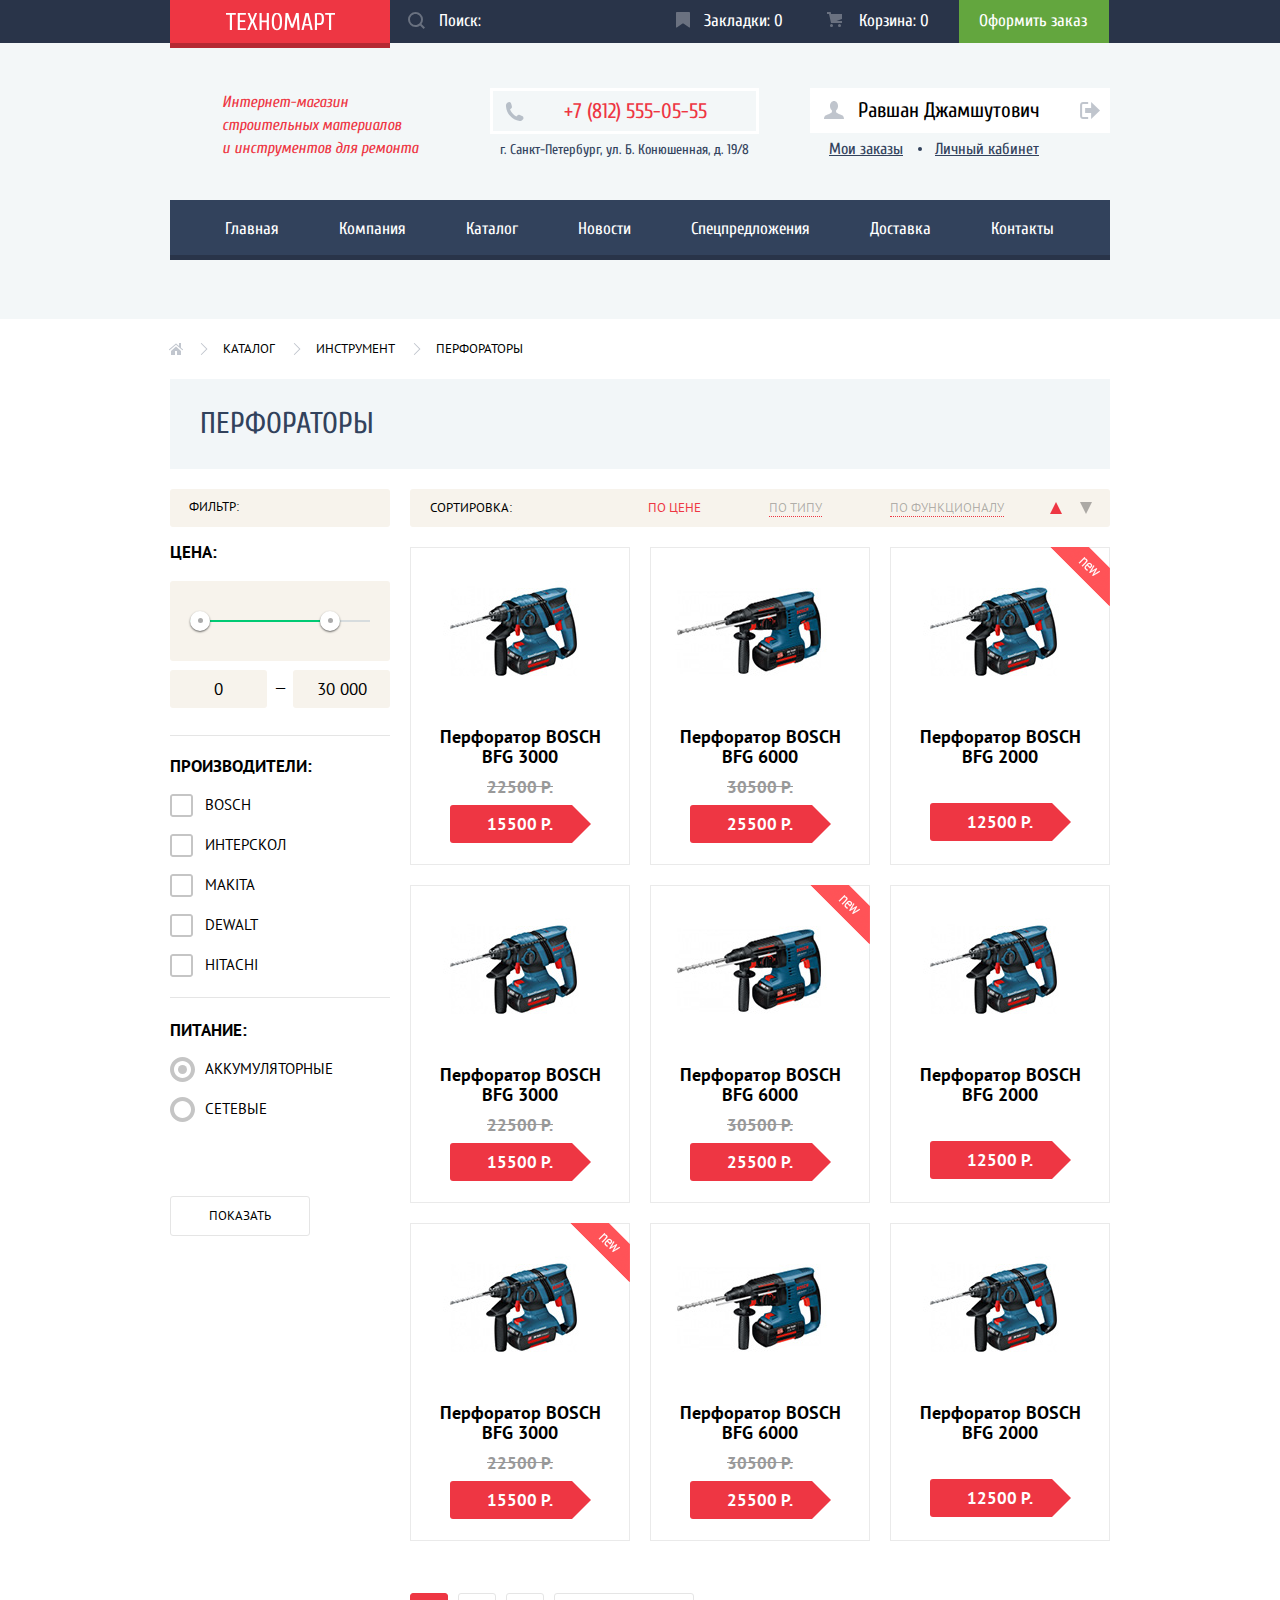
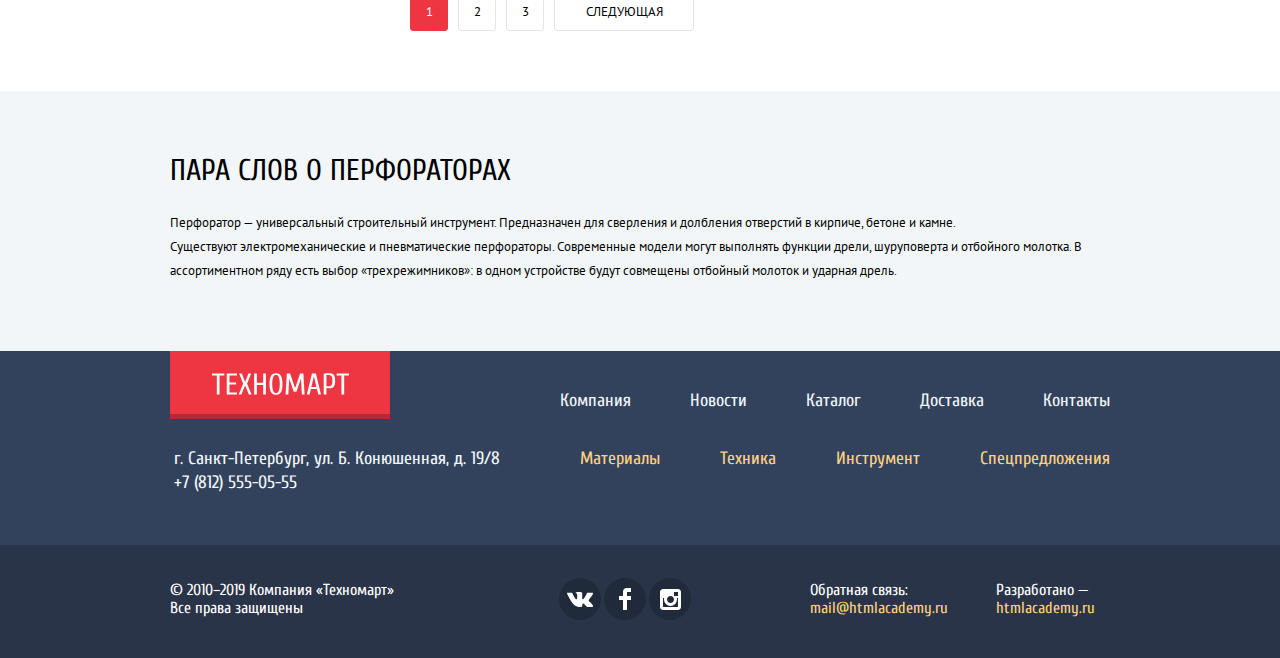
==== commit e096cb9c: "Правка замечаний по итогам защиты №1." ====
--- a/catalog.html
+++ b/catalog.html
@@ -27,10 +27,7 @@
       </div>
 
       <div class="header-middle container">
-        <h1 class="site-heading">Интернет-магазин
-          строительных материалов <br>
-          и инструментов для ремонта
-        </h1>
+        <h1 class="site-heading">Интернет-магазин строительных материалов и&nbsp;инструментов для ремонта</h1>
         <p class="address-box">
           <span class="telephone">+7 (812) 555-05-55</span>
           <span class="address">г. Санкт-Петербург, ул. Б. Конюшенная, д. 19/8</span>
@@ -160,7 +157,7 @@
               <h3 class="sort-heading">сортировка:</h3>
               <ul class="sort-list">
                 <li class="sort-item">
-                  <a href="#" class="sort-link">по цене</a>
+                  <a href="#" class="sort-link sort-link-active">по цене</a>
                 </li>
                 <li class="sort-item">
                   <a href="#" class="sort-link">по типу</a>
@@ -169,7 +166,7 @@
                   <a href="#" class="sort-link">по функционалу</a>
                 </li>
                 <li class="sort-item">
-                  <a href="#" class="sort-link sort-up" aria-label="по возрастанию"></a>
+                  <a href="#" class="sort-link sort-up sort-up-active" aria-label="по возрастанию"></a>
                 </li>
                 <li class="sort-item">
                   <a href="#" class="sort-link sort-down" aria-label="по убыванию"></a>
@@ -366,7 +363,7 @@
         <a href="#" class="order-registration btn">оформить заказ</a>
         <a href="catalog.html" class="continue-shopping btn order-message-close">продолжить покупки</a>
       </div>
-      <button href="#" class="btn-close order-message-close" aria-label="Закрыть окно"></button>
+      <button class="btn-close order-message-close" aria-label="Закрыть окно"></button>
     </section>
 
     <!--перекрытие body-->
--- a/css/style.min.css
+++ b/css/style.min.css
@@ -1 +1 @@
-@-webkit-keyframes opacity-show{0%{opacity:.8}50%{opacity:.9}100%{opacity:1}}@keyframes opacity-show{0%{opacity:.8}50%{opacity:.9}100%{opacity:1}}@-webkit-keyframes lift{0%{top:110%}80%{top:45%}90%{top:55%}100%{top:50%}}@keyframes lift{0%{top:110%}80%{top:45%}90%{top:55%}100%{top:50%}}@-webkit-keyframes form-error{25%{-webkit-transform:translate(-5px,0);transform:translate(-5px,0)}50%{-webkit-transform:translate(0,0);transform:translate(0,0)}75%{-webkit-transform:translate(5px,0);transform:translate(5px,0)}100%{-webkit-transform:translate(0,0);transform:translate(0,0)}}@keyframes form-error{25%{-webkit-transform:translate(-5px,0);transform:translate(-5px,0)}50%{-webkit-transform:translate(0,0);transform:translate(0,0)}75%{-webkit-transform:translate(5px,0);transform:translate(5px,0)}100%{-webkit-transform:translate(0,0);transform:translate(0,0)}}html,body{height:100%;width:100%}body{background-color:#fff;color:#000;font:normal 17px/17px "Cuprum",Arial,sans-serif;height:100%;width:100%}a{text-decoration:none}a:hover,a:hover::before,a:hover::after{-webkit-transition:all .3s ease-out;transition:all .3s ease-out}button:active{outline:none}.visually-hidden{position:absolute;width:1px;height:1px;margin:-1px;border:0;padding:0;clip:rect(0 0 0 0);overflow:hidden}.container{width:940px;margin:0 auto;padding:0 10px}.shift-left{margin-left:-20px}.form-error{-webkit-animation:form-error 0.2s ease;animation:form-error 0.2s ease;outline:2px solid red}.btn{-webkit-box-align:center;-ms-flex-align:center;align-items:center;background-color:#ee3643;border-radius:3px;color:#fff;display:-webkit-box;display:-ms-flexbox;display:flex;-ms-flex-wrap:wrap;flex-wrap:wrap;font:normal 14px/18px Cuprum,Arial,sans-serif;-webkit-box-pack:center;-ms-flex-pack:center;justify-content:center;min-height:18px;padding:10px 0;text-align:center;text-transform:uppercase}.btn:hover{background-color:#ca2c37}button:hover,button:hover::before,button:hover::after{-webkit-transition:all .3s ease-out;transition:all .3s ease-out}.btn:active{background-color:#ba2732}.btn-close{background-color:transparent;border:none;display:block;position:absolute;top:10px;right:10px;width:21px;height:21px;cursor:pointer}.btn-close:before,.btn-close:after{content:"";position:absolute;top:8px;left:-2px;width:25px;height:4px;background:#ee3643}.btn-close:before{-webkit-transform:rotate(45deg);transform:rotate(45deg)}.btn-close:after{-webkit-transform:rotate(-45deg);transform:rotate(-45deg)}.btn-close:hover::before,.btn-close:hover::after{background-color:#ca2c37}.btn-close:active::before,.btn-close:active::after{background-color:#ba2732}.flag{height:60px;overflow:hidden;position:absolute;right:-1px;text-indent:-1000px;top:-1px;width:60px;z-index:20}.flag-new{background:url(../img/new_flag.png) no-repeat 0 0}.logo{background-color:#ee3643;-webkit-box-shadow:0 5px 0 0 #b52933;box-shadow:0 5px 0 0 #b52933;display:inline-block;text-align:center;vertical-align:middle;width:220px}.logo:hover{background-color:#ca2c37;-webkit-box-shadow:0 5px 0 0 #9a212a;box-shadow:0 5px 0 0 #9a212a}.logo:active{background-color:#ba2732;-webkit-box-shadow:0 5px 0 0 #8e1e26;box-shadow:0 5px 0 0 #8e1e26}.logo img{vertical-align:middle}.site-header{background-color:#f3f7f8;border-bottom:1px solid transparent}.header-top{background-color:#293449;min-height:42px}.header-top .container{display:-webkit-box;display:-ms-flexbox;display:flex;-ms-flex-wrap:wrap;flex-wrap:wrap}.header-top .logo{-ms-flex-negative:0;flex-shrink:0;min-height:42px;line-height:42px}.search-form{position:relative}.search-form:hover{background-color:#212a3a;-webkit-transition:all .3s ease-out;transition:all .3s ease-out}.search-form:hover path{fill:rgba(255,255,255,1);-webkit-transition:all .3s ease-out;transition:all .3s ease-out}.search-input{background-color:transparent;border:none;color:#fff;padding:11px 10px 13px 49px;min-width:210px}.search-input::-webkit-input-placeholder{color:#fff}.search-input:-ms-input-placeholder{color:#fff}.search-input::-ms-input-placeholder{color:#fff}.search-input::placeholder{color:#fff}.search-input:focus{background-color:#fff;color:#000;outline:none}.search-input:focus~.search-icon path{fill:#ee3643}.search-icon{position:absolute;top:12px;left:18px}.search-icon path{fill:rgba(255,255,255,.3)}.header-top-link{background-position:17px 50%;background-repeat:no-repeat;-webkit-box-sizing:border-box;box-sizing:border-box;color:#fff;display:block;line-height:18px;padding:12px 20px;position:relative;vertical-align:middle;width:150px}.header-top-link:active{color:rgba(255,255,255,.6)}.mark{padding-left:45px}.mark::before{content:"";background-image:url(../img/icon-bookmark.svg);background-repeat:no-repeat;background-position:0 0;height:16px;left:17px;opacity:.3;position:absolute;top:12px;width:14px}.basket{padding-left:50px}.basket::before{content:"";background-image:url(../img/cart-icon.svg);background-repeat:no-repeat;background-position:0 0;height:15px;left:18px;opacity:.3;position:absolute;top:12px;width:15px}.basket-full{background-color:#ee3643}.mark:hover,.basket:hover{background-color:#212a3a}.mark:active,.basket:active{background-color:#161d29}.mark:hover::before,.basket:hover::before{opacity:1}.mark:active::before,.basket:active::before{opacity:.5}.order{background-color:#63a63e}.order:hover{background-color:#5fbb2d}.order:active{background-color:#518534}.header-middle{display:-webkit-box;display:-ms-flexbox;display:flex;-ms-flex-wrap:wrap;flex-wrap:wrap;margin-top:45px}.header-middle .site-heading{font:italic 16px/23px "Cuprum",Arial,sans-serif;color:#ee3643;display:inline-block;margin:0 0 0 32px;padding:3px 20px;vertical-align:middle;width:198px}.header-middle .address-box{margin:0 0 0 50px;width:270px}.address-box .telephone{background:url(../img/icon-phone.svg) no-repeat 12px 50%;border:3px solid #fff;display:inline-block;color:#ee3643;font-size:21px;padding:10px 42px 10px 71px;line-height:20px;vertical-align:middle;width:150px}.address{color:#32425c;display:inline-block;font-size:14px;line-height:24px;padding:4px 5px 0 10px;vertical-align:middle}.registration{display:-webkit-box;display:-ms-flexbox;display:flex;-ms-flex-wrap:wrap;flex-wrap:wrap;list-style:none;margin:0 0 0 auto;padding:0}.reg-item{margin-left:10px}.registration .reg-link{background-color:#fff;color:#000;display:inline-block;font-size:21px;line-height:21px;padding:12px 24px;position:relative;vertical-align:middle}.registration .reg-link:hover{color:#ee3643}.registration .reg-link:active{color:rgba(0,0,0,.3)}.reg-link.log-in{padding-left:48px;width:50px}.reg-link.log-in::before{content:"";background:url(../img/icon-login.svg) no-repeat 0 0;height:17px;left:15px;opacity:.3;position:absolute;-webkit-transition:all .3s ease-out;transition:all .3s ease-out;top:14px;width:20px}.reg-link.log-in:hover::before{opacity:1}.reg-link.reg-in{width:102px}.account{margin-left:auto;width:300px}.account-link-wrap{display:-webkit-box;display:-ms-flexbox;display:flex;-ms-flex-wrap:wrap;flex-wrap:wrap;position:relative}.account-btn{background-color:#fff;color:#000;display:inline-block;font-size:21px;line-height:21px;padding:12px 10px 12px 48px;position:relative;vertical-align:middle;width:255px}.account-btn:active{color:rgba(0,0,0,.3)}.account-btn::before{background:url(../img/icon-user.svg) no-repeat center;content:"";height:18px;left:14px;opacity:.3;position:absolute;top:13px;width:20px}.account-btn:hover::before{opacity:1}.account-btn:active::before{opacity:.3}.log-out{background:url(../img/icon-logout.svg) no-repeat 14px 14px;right:0;min-height:45px;opacity:.3;position:absolute;top:0;width:45px}.log-out:hover{opacity:1}.log-out:active{opacity:.3}.account-list{display:-webkit-box;display:-ms-flexbox;display:flex;-ms-flex-wrap:wrap;flex-wrap:wrap;margin:0;padding:0 4px;width:300px}.account-list li{list-style:none}.account-list .account-link{background-color:transparent;color:#32425c;display:inline-block;font-size:16px;line-height:24px;padding:4px 17px 0 15px;position:relative;text-decoration:underline;vertical-align:middle}.account-list .account-link:hover{color:#ee3643}.account-list .account-link:active{color:rgba(0,0,0,.3)}.account-link::after{background-color:#32425c;border-radius:50%;content:"";height:4px;position:absolute;top:50%;right:-2px;width:4px}.account-item:last-child .account-link::after{background-color:transparent}.site-navigation{margin-top:37px;margin-bottom:58px;padding:0}.nav-list{background-color:#32425c;border-bottom:5px solid #293449;display:-webkit-box;display:-ms-flexbox;display:flex;-ms-flex-wrap:wrap;flex-wrap:wrap;list-style:none;margin:0;padding:0 0 0 5px}.nav-item .nav-link{color:#fff;display:inline-block;padding:20px 30px 18px 30px;vertical-align:middle}.nav-item .nav-link:hover{background-color:#293449;-webkit-transition:all .3s ease-out;transition:all .3s ease-out}.nav-item .nav-link:active{background-color:#1d2739;color:rgba(255,255,255,.5)}.nav-list:first-child{padding:0 25px 0 25px}.main-content{background-color:#fff}.features{color:#fff;min-height:410px;margin-top:60px}.features .flag{right:0;top:0}.features .shift-left{display:-webkit-box;display:-ms-flexbox;display:flex;-ms-flex-wrap:wrap;flex-wrap:wrap}.features-top-wrap{display:-webkit-box;display:-ms-flexbox;display:flex;-ms-flex-wrap:wrap;flex-wrap:wrap;-webkit-box-ordinal-group:2;-ms-flex-order:1;order:1}.features-bottom-wrap{display:-webkit-inline-box;display:-ms-inline-flexbox;display:inline-flex;-webkit-box-orient:vertical;-webkit-box-direction:normal;-ms-flex-direction:column;flex-direction:column;-ms-flex-wrap:wrap;flex-wrap:wrap;-webkit-box-ordinal-group:4;-ms-flex-order:3;order:3;vertical-align:middle}.features-item{margin:0 0 20px 20px;min-height:123px;position:relative;width:300px}.features-item::after{content:"";height:123px;position:absolute;right:0;top:0;width:132px}.features-heading{font-size:24px;line-height:30px;font-weight:400;margin:22px 132px 12px 22px}.features-btn{background-color:rgba(0,0,0,.1);margin:0 23px 20px 23px;width:135px}.features-btn:hover{background-color:rgba(0,0,0,.2)}.features-btn:active{background-color:rgba(0,0,0,.3)}.features-material{background-color:#ffbf47}.features-material::after{background:url(../img/icon-1.svg) no-repeat center}.features-tool{background-color:#3bbce3}.features-tool::after{background:url(../img/icon-2.svg) no-repeat center}.features-tech{background-color:#dc91d8}.features-tech::after{background:url(../img/icon-3.svg) no-repeat center}.features-discounts{background-color:#8ed78f}.features-discounts::after{background:url(../img/icon-4.svg) no-repeat center}.features-delivery{background-color:#ffc047}.features-delivery::after{background:url(../img/icon-5.svg) no-repeat center}.slider-wrap{height:266px;margin-left:20px;-webkit-box-ordinal-group:3;-ms-flex-order:2;order:2;position:relative;width:620px}.slider-item{left:0;position:absolute;top:0;z-index:1}.slider-item-heading{font-size:36px;font-weight:400;line-height:36px;margin:24px 24px 0 24px;text-transform:uppercase}.slider-item-caption{font-size:18px;line-height:24px;margin:0 24px}.slider-img{left:0;position:absolute;top:0;z-index:-1}.slide-show{-webkit-animation:opacity-show 0.8s ease;animation:opacity-show 0.8s ease;z-index:15}.slider-control{-webkit-box-align:start;-ms-flex-align:start;align-items:flex-start;display:-webkit-box;display:-ms-flexbox;display:flex;-ms-flex-wrap:wrap;flex-wrap:wrap;height:inherit;left:0;position:absolute;top:0;width:inherit;z-index:20}.slide-switching{display:-webkit-inline-box;display:-ms-inline-flexbox;display:inline-flex;-ms-flex-wrap:wrap;flex-wrap:wrap;-webkit-box-pack:justify;-ms-flex-pack:justify;justify-content:space-between;margin-top:115px;vertical-align:middle;width:inherit}.slide-switch{background-color:transparent;border:3px solid #fff;border-right:none;border-top:none;display:inline-block;height:28px;margin:5px 28px 0 32px;vertical-align:middle;width:28px}.slide-switch:hover{border-color:#c5c5c5}.slide-switch:focus{border-color:#ccc;outline:none}.slide-switch:active{border-color:#9a9a9a;outline:none}.slide-switch-last{-webkit-transform:rotate(45deg);transform:rotate(45deg)}.slide-switch-next{-webkit-transform:rotate(-135deg);transform:rotate(-135deg)}.open-catalog-btn{margin:55px 20px 20px 25px;width:195px}.slide-btn-wrap{display:-webkit-box;display:-ms-flexbox;display:flex;-ms-flex-wrap:wrap;flex-wrap:wrap;-webkit-box-pack:center;-ms-flex-pack:center;justify-content:center;margin-top:70px;position:relative;width:140px}.slide-btn{background-color:#fff;border:2px solid #fff;border-radius:50%;cursor:pointer;display:block;width:10px;height:10px;margin:0 5px;padding:0}.slide-btn:hover{border-color:#c5c5c5}.slide-btn:focus{border-color:#ccc;outline:none}.slide-btn:active{border-color:#9a9a9a}.slide-btn-selected{background-color:#ff5357}.breadcrumbs-list{display:-webkit-box;display:-ms-flexbox;display:flex;-ms-flex-wrap:wrap;flex-wrap:wrap;list-style:none;margin:0 0 0 -2px;padding:20px 0;min-height:20px}.breadcrumbs-item{display:inline-block;position:relative;vertical-align:middle}.breadcrumbs-item::before{background:url(../img/icon-right-small.svg) no-repeat center;content:"";height:12px;left:-8px;position:absolute;top:4px;width:8px}.breadcrumbs-link{display:inline-block;color:#000;font:normal 13px/16px "PT Sans",Arial,sans-serif;padding:0 26px 0 15px;text-transform:uppercase;vertical-align:middle}.breadcrumbs-home .breadcrumbs-link{height:12px;padding-left:0;width:14px}.breadcrumbs-icon path{fill:#c1c6ce}.breadcrumbs-icon:hover path{fill:#ee3643}.breadcrumbs-icon:active path{fill:#c5c5c5}.breadcrumbs-home::before{background:transparent}.breadcrumbs-link:hover{color:#ee3643}.breadcrumbs-link:active{color:rgba(0,0,0,.3)}.section-heading{background-color:#f2f6f8;color:#32425c;font:normal 30px/30px "Cuprum",Arial,sans-serif;margin:0;padding:30px;text-transform:uppercase}.main-wrap{display:-webkit-box;display:-ms-flexbox;display:flex;margin-top:20px}.content-wrap{margin-left:20px;width:700px}.filter{font:normal 15px/20px "PT Sans",Arial,sans-serif;width:220px}.filter-heading{background-color:#f7f3ec;border-radius:3px;display:block;font-size:13px;font-weight:400;line-height:18px;margin:0;min-height:20px;padding:9px 19px;text-transform:uppercase}.filter-section{border:none;border-bottom:1px solid #e5e5e5;display:block;color:#000;text-transform:uppercase;padding:0 0 2px 0;margin:7px 0 0 0}.filter-supply{border-bottom:none}.filter-legend{font-weight:700;font-size:17px;line-height:30px;margin:0;padding:10px 0 14px 0}.filter-price{margin:0}.filter-price-filter{font-size:0;margin-bottom:16.5px;padding-bottom:8px}.filter-price-control{background-color:#f7f3ec;border-radius:3px;height:41px;margin-bottom:9px;padding-top:39px;padding-left:20px;padding-right:20px;position:relative}.filter-price-scale{background-color:#d7dcde;height:2px;position:relative}.filter-price-scale-bar{background-color:#00ca74;height:2px;position:absolute;width:150px}.filter-price-scale-toggle{background-color:#fff;border-radius:50%;-webkit-box-shadow:0 1px 2px 0 rgba(50,50,50,.75);box-shadow:0 1px 2px 0 rgba(50,50,50,.75);height:20px;position:absolute;width:20px}.filter-price-scale-toggle::before{background-color:#ababab;border-radius:50%;content:"";height:5px;left:7.5px;position:absolute;top:7px;width:5px}.filter-price-min-toggle{top:30px}.filter-price-max-toggle{top:30px;left:150px}.filter-price-inputs{display:-webkit-box;display:-ms-flexbox;display:flex;-ms-flex-wrap:wrap;flex-wrap:wrap;font:normal 17px/18px "PT Sans",Arial,sans-serif;-webkit-box-pack:justify;-ms-flex-pack:justify;justify-content:space-between}.filter-price-minus,.filter-price-min,.filter-price-max{display:inline-block;color:#000;padding-top:8px;padding-bottom:8px;text-align:center;vertical-align:middle}.filter-price-min,.filter-price-max{background-color:#f7f3ec;border-radius:3px;border:none;width:93px}.filter-price-min:focus,.filter-price-max:focus{outline:1px dotted #9a9a9a}.filter-price-minus{font-size:16px}.filter-input-box{display:block;font-size:15px;line-height:20px;margin:0 35px 15px 0;position:relative}.filter-input{position:absolute;opacity:0}.filter-new-input{background:url(../img/checkbox-off.svg) no-repeat left;cursor:pointer;height:27px;position:absolute;top:-3px;left:0;width:27px;z-index:-1}.filter-label{cursor:pointer;display:inline-block;padding:0 20px 5px 35px;vertical-align:center}.filter-input:focus~.filter-label{opacity:.5}.filter-input:disabled~.filter-new-input{opacity:.3}.filter-input:disabled~.filter-label{opacity:.3}.filter-fabric{margin-top:5px}.filter-fabric .filter-new-input{background:url(../img/checkbox-off.svg) no-repeat left;height:27px;width:27px}.filter-fabric .filter-input:checked + .filter-new-input{background:url(../img/checkbox-on.svg) no-repeat left}.filter-supply .filter-new-input{background:url(../img/radio-off.svg) no-repeat left}.filter-supply .filter-input:checked + .filter-new-input{background:url(../img/radio-on.svg) no-repeat left}.filter-show{background-color:transparent;border:1px solid #e5e5e5;color:#000;font:normal 13px/18px "PT Sans","Arial",sans-serif;margin-top:55px;outline:none;width:140px}.filter-show:hover{background-color:transparent;border-color:#bdc6ca}.filter-show:focus{border-color:#bdc6ca}.filter-show:active{background-color:transparent;border-color:#ee3643;-webkit-transition:none;transition:none}.filter-section input:disabled{color:rgba(0,0,0,.4)}.sort{background-color:#f7f3ec;border-radius:3px;display:-webkit-box;display:-ms-flexbox;display:flex;-ms-flex-wrap:wrap;flex-wrap:wrap;-webkit-box-pack:justify;-ms-flex-pack:justify;justify-content:space-between;font:normal 13px/18px "PT Sans",Arial,sans-serif;margin:0;min-height:18px;padding:10px;text-transform:uppercase}.sort-heading{display:block;color:#000;font:inherit;margin:0;padding:0 10px;width:140px}.sort-list{-webkit-box-align:center;-ms-flex-align:center;align-items:center;display:-webkit-box;display:-ms-flexbox;display:flex;-ms-flex-wrap:wrap;flex-wrap:wrap;-webkit-box-pack:end;-ms-flex-pack:end;justify-content:flex-end;list-style:none;margin:0 0 0 auto;max-width:516px;padding:0}.sort-link{border-bottom:1px dotted #ee3643;color:rgba(0,0,0,.3);font:inherit;margin:0 36px 0 32px}.sort-link:hover{border-bottom:1px solid #ee3643;color:rgba(0,0,0,1)}.sort-link:active{border:none;color:#ee3643;-webkit-transition:none;transition:none}.sort-up,.sort-down{display:block;margin:0 8px 0 10px;height:12px}.sort-up{width:0;height:0;border-top:none;border-left:6px solid transparent;border-right:6px solid transparent;border-bottom:12px solid rgba(0,0,0,.3)}.sort-up:hover{border-bottom:12px solid rgba(0,0,0,1)}.sort-up:active{border-left:6px solid transparent;border-right:6px solid transparent;border-bottom:12px solid #ee3643}.sort-down{width:0;height:0;border-bottom:none;border-left:6px solid transparent;border-right:6px solid transparent;border-top:12px solid rgba(0,0,0,.3)}.sort-down:hover{border-bottom:none;border-top:12px solid rgba(0,0,0,1)}.sort-down:active{border-left:6px solid transparent;border-right:6px solid transparent;border-top:12px solid #ee3643}.index-heading{-webkit-box-align:start;-ms-flex-align:start;align-items:flex-start;background-color:#f9f5f0;color:#32425c;display:-webkit-box;display:-ms-flexbox;display:flex;font:normal 30px/40px "Cuprum",Arial,sans-serif;-webkit-box-pack:justify;-ms-flex-pack:justify;justify-content:space-between;margin:0;padding:24px 24px 24px 28px;text-transform:uppercase}.index-heading .btn{min-width:253px}.popular-products{margin-top:33px;padding:0}.popular-products .product-list,.product-cards .product-list{display:-webkit-box;display:-ms-flexbox;display:flex;-ms-flex-wrap:wrap;flex-wrap:wrap;font:bold 18px/20px "PT Sans",Arial,sans-serif;list-style:none;margin-bottom:2px;margin-top:20px;padding:0}.product-item{border:1px solid #eaeaea;display:inline-block;font-weight:700;line-height:20px;margin-left:20px;margin-bottom:20px;position:relative;text-align:center;vertical-align:top;width:218px}.product-item:hover{-webkit-box-shadow:0 10px 25px 0 rgba(41,52,43,.5);box-shadow:0 10px 25px 0 rgba(41,52,43,.5);-webkit-transition:all .3s ease-out;transition:all .3s ease-out}.product-item .product-actions{background-color:rgba(255,255,255,.9);height:88px;left:0;padding:40px 0;position:absolute;top:0;width:218px;z-index:10}.product-actions .product-buy,.product-actions .product-bookmark{background-color:#63a63e;border:3px solid #63a63e;border-bottom-color:#367315;border-radius:3px;color:white;display:block;font-size:14px;font-weight:400;font-family:"Cuprum",sans-serif;line-height:18px;margin:0 auto 7px auto;padding:7px 0;text-decoration:none;text-transform:uppercase;width:129px}.product-actions .product-buy:hover{background-color:#5fbb2d;border-color:transparent;border-bottom-color:#367315}.product-actions .product-buy:active{background-color:#518534;border-color:transparent}.product-actions .product-bookmark{color:#32425c;background:#fff;border-bottom-color:#63a63e}.product-actions .product-bookmark:hover{background-color:#fff;border:3px solid #32425c;color:#32425c}.product-actions .product-bookmark:active{opacity:.3}.product-item .product-actions{display:none}.product-item:hover .product-actions{display:block}.product-img{height:168px;width:218px}.product-img img{height:170px;width:218px}.product-item .product-title{display:inline-block;min-height:40px;margin-top:11px;margin-bottom:11px;padding:0 25px;vertical-align:top}.product-item .old-price{color:#999;display:inline-block;font:700 17px/18px "PT Sans",Arial,sans-serif;min-height:16px;margin-bottom:9px;text-decoration:line-through;vertical-align:top}.product-item .new-price{background:#ee3643;border-radius:3px;color:white;display:block;font:700 17px/18px "PT Sans",Arial,sans-serif;margin:0 auto 21px auto;min-height:18px;padding:10px 30px;position:relative;width:80px}.product-item .new-price:after{border:19px solid white;border-left-color:#ee3643;content:"";height:0;position:absolute;top:0;right:-20px;width:0}.product-item .new-price:hover{background-color:#ca2c37}.product-item .new-price:hover::after{border-left-color:#ca2c37}.product-item .new-price:active{background-color:#ba2732}.product-item .new-price:active::after{border-left-color:#ba2732}.pop-fabric-list{display:-webkit-box;display:-ms-flexbox;display:flex;-ms-flex-wrap:wrap;flex-wrap:wrap;list-style:none;margin-top:20px;padding:0}.pop-fabric-item{margin:0 0 20px 20px;padding:0;border:1px solid #eaeaea}.pop-fabric-item:hover{-webkit-box-shadow:0 10px 25px 0 rgba(41,52,43,.5);box-shadow:0 10px 25px 0 rgba(41,52,43,.5);-webkit-transition:all .3s ease-out;transition:all .3s ease-out}.pop-fabric-item:active{opacity:.3}.pop-fabric-link{-webkit-box-align:center;-ms-flex-align:center;align-items:center;display:-webkit-box;display:-ms-flexbox;display:flex;-webkit-box-pack:center;-ms-flex-pack:center;justify-content:center;height:143px;width:218px}.pop-fabric-link img{max-height:141px;max-width:216px}.services{background-color:#f4f8fa;border-bottom:2px solid transparent;margin-top:65px;min-height:520px}.service-title,.service-details-title{display:inline-block;font-family:"Cuprum","Arial",sans-serif;font-weight:400;text-transform:uppercase;vertical-align:top}.service-title-info,.service-details-info{font:normal 13px/24px "PT Sans","Arial",sans-serif;margin:0}.service-title{font-size:30px;line-height:30px;margin-top:65px;margin-bottom:27px}.service-columns{-webkit-box-align:start;-ms-flex-align:start;align-items:flex-start;display:-webkit-box;display:-ms-flexbox;display:flex;-ms-flex-wrap:wrap;flex-wrap:wrap;-webkit-box-pack:justify;-ms-flex-pack:justify;justify-content:space-between;margin-top:20px}.service-list{display:-webkit-box;display:-ms-flexbox;display:flex;-ms-flex-wrap:wrap;flex-wrap:wrap;-webkit-box-orient:vertical;-webkit-box-direction:normal;-ms-flex-direction:column;flex-direction:column;-webkit-box-pack:center;-ms-flex-pack:center;justify-content:center;list-style:none;margin:6px 0 0 0;min-height:222px;padding:25px 0 50px 0;position:relative;width:240px}.service-list:before{background:url(../img/services-shadow.png) no-repeat center;content:"";min-height:100%;position:absolute;right:0;top:-12px;width:10px}.service-link{background-color:#32425c;border-bottom:1px solid #293449;border-top:2px solid #405069;-webkit-box-sizing:border-box;box-sizing:border-box;color:#fff;display:block;font:bold 21px/30px "Cuprum",Arial,sans-serif;min-height:60px;padding-top:12px;padding-bottom:17px;padding-left:22px}.service-link:hover{background-color:#293449}.service-link-active{background-color:#fff;border-top:2px solid transparent;border-bottom:1px solid transparent;color:#32425c}.service-link-active:hover{background-color:#fff}.service-details-block{display:none;float:right;min-height:283px;padding-bottom:50px;position:relative;width:620px}.service-details-active{-webkit-animation:opacity-show 0.8s ease;animation:opacity-show 0.8s ease;display:block}.service-details-title{font-size:36px;line-height:36px;margin:48px 0 24px 0}.service-delivery-info{width:278px}.service-details-delivery{background:url(../img/delivery-bg.png) no-repeat 100% 100%}.service-warrianty-info{width:374px}.service-details-warrianty{background:url(../img/guarantee-bg.png) no-repeat 100% 100%}.service-credit-info{width:360px}.service-details-credit{background:url(../img/credit-bg.png) no-repeat 100% 100%}.service-btn{color:#fff;margin-top:25px;padding:10px;text-transform:uppercase;width:175px}.company-info{display:-webkit-box;display:-ms-flexbox;display:flex;-webkit-box-pack:justify;-ms-flex-pack:justify;justify-content:space-between;min-height:514px;padding-bottom:20px}.delivery-heading,.contacts-heading{display:inline-block;font:normal 30px/30px "Cuprum",Arial,sans-serif;margin:78px 0 0 0;text-transform:uppercase;vertical-align:top}.delivery-text,.contacts-caption{display:inline-block;font:normal 13px/24px "PT Sans",Arial,sans-serif;margin:24px 0 0 0;vertical-align:top}.delivery-text{width:540px}.delivery-text.delivery-info{width:400px}.delivery-list{display:inline-block;font:normal 18px/20px "Cuprum",Arial,sans-serif;list-style-type:none;padding:0;margin:22px 0 0 0;vertical-align:top;width:300px}.delivery-item{display:block;width:540px;padding-left:36px;position:relative;margin:0 0 20px 0}.delivery-item::before{background-color:#ee3643;content:"";height:2px;position:absolute;top:9px;left:0;width:25px}.delivery-btn{padding-left:10px;padding-right:10px;margin-top:16px;width:200px}.contacts-caption{margin:0;margin-top:25px;width:220px}.map-address{display:block;margin-top:30px}.map-address img{height:158px;width:300px}.contacts-btn{margin-top:38px}.card-links-section{padding-top:30px;display:-webkit-box;display:-ms-flexbox;display:flex}.card-link{-webkit-box-align:center;-ms-flex-align:center;align-items:center;background-color:transparent;border:1px solid #e5e5e5;border-radius:3px;color:#000;display:-webkit-box;display:-ms-flexbox;display:flex;font:normal 13px/18px "PT Sans",Arial,sans-serif;-webkit-box-pack:center;-ms-flex-pack:center;justify-content:center;min-height:26px;margin-right:10px;padding:5px;text-align:center;text-transform:uppercase;vertical-align:middle;min-width:26px}.card-link:hover{border-color:#bdc6ca}.card-link:active{border-color:#ee3643}.current-card{background-color:#ee3643;border-color:#ee3643;color:#fff}.current-card:hover{background-color:#ca2c37;border-color:#ca2c37}.current-card:active{background-color:#ba2732;border-color:#ba2732}.card-link:last-child{min-width:128px}.page-caption{border-top:1px solid transparent;border-bottom:1px solid transparent;background-color:#f2f6f8;margin-top:60px}.page-caption-heading{display:block;font:normal 30px/30px "Cuprum",Arial,sans-serif;padding:0;margin:64px 0 25px 0;text-transform:uppercase}.page-caption-text{display:block;font:normal 13px/24px "PT Sans",Arial,sans-serif;margin:0 0 67px 0}.site-footer{background-color:#32425c;font:normal 18px/24px "Cuprum",Arial,sans-serif}.site-footer ul{list-style:none;padding:0}.site-footer .footer-link:hover{text-decoration:underline}.site-footer .footer-link:active{opacity:.5;text-decoration:none}.footer-top .container{display:-webkit-box;display:-ms-flexbox;display:flex;-ms-flex-wrap:wrap;flex-wrap:wrap;-webkit-box-pack:justify;-ms-flex-pack:justify;justify-content:space-between}.footer-top .logo{height:63px;line-height:63px}.footer-top .navigation{display:-webkit-box;display:-ms-flexbox;display:flex;-ms-flex-wrap:wrap;flex-wrap:wrap;-webkit-box-pack:end;-ms-flex-pack:end;justify-content:flex-end;margin:38px 0 0 0;max-width:620px}.footer-top .navigation-item{display:inline-block;padding:0 0 5px 59px;vertical-align:top}.footer-top .navigation-link{color:#f1f5f7}.footer-middle{margin-top:19px}.footer-middle .container{display:-webkit-box;display:-ms-flexbox;display:flex;-webkit-box-pack:justify;-ms-flex-pack:justify;justify-content:space-between}.footer-middle address{color:#f3f7f9;display:inline-block;font:normal 18px/24px "Cuprum",Arial,sans-serif;padding:10px 4px;max-width:338px;vertical-align:top}.footer-middle .services-nav{display:-webkit-box;display:-ms-flexbox;display:flex;-ms-flex-wrap:wrap;flex-wrap:wrap;-webkit-box-pack:end;-ms-flex-pack:end;justify-content:flex-end;max-width:590px;margin:0}.footer-middle .services-nav-item{display:inline-block;padding:10px 0 5px 60px;vertical-align:top}.footer-middle .services-nav-link{color:#ffd180}.footer-bottom{background-color:#293449;border:1px solid transparent;margin-top:40px}.footer-bottom p{color:#fff;font-size:16px;line-height:18px;margin:0}.footer-bottom a{color:#ffd180}.footer-bottom .container{display:-webkit-box;display:-ms-flexbox;display:flex;-ms-flex-wrap:wrap;flex-wrap:wrap;padding:20px 0}.company-rights{display:inline-block;max-width:240px;padding:15px 0 0 0;vertical-align:top}.footer-bottom .social-links-wrap{display:-webkit-box;display:-ms-flexbox;display:flex;-ms-flex-wrap:wrap;flex-wrap:wrap;margin-left:136px;max-width:200px;padding:10px}.footer-bottom .social-link{border-radius:50%;background-color:#212a3a;background-repeat:no-repeat;background-position:center;display:block;height:42px;margin:2px 0 0 3px;width:42px}.footer-bottom .social-link:hover,.footer-bottom .social-link:active{background-color:#ee3643;-webkit-transition:all .3s ease-out;transition:all .3s ease-out}.footer-bottom .vk{background-image:url(../img/icon-vk.svg)}.footer-bottom .fb{background-image:url(../img/icon-fb.svg)}.footer-bottom .ig{background-image:url(../img/icon-insta.svg)}.footer-bottom .footer-link:active{color:#ee3643;opacity:1}.feedback-author-wrap{display:-webkit-box;display:-ms-flexbox;display:flex;-ms-flex-wrap:wrap;flex-wrap:wrap;-webkit-box-pack:justify;-ms-flex-pack:justify;justify-content:space-between;margin-left:auto;padding:15px 5px 10px 5px;width:300px}.feedback-capt,.author{display:inline-block;padding:0 10px 10px 5px;max-width:120px;vertical-align:top}.footer-link{display:block}.feedback-message{background-color:#fff;border-top:7px solid #ff5257;-webkit-box-shadow:0 20px 40px 0 rgba(0,0,0,.75);box-shadow:0 20px 40px 0 rgba(0,0,0,.75);display:none;left:50%;position:fixed;top:50%;-webkit-transform:translate(-50%,-50%);transform:translate(-50%,-50%);width:620px;z-index:101}.feedback-message-show{-webkit-animation:lift 0.4s linear;animation:lift 0.4s linear;display:inline-block;vertical-align:top}.feedback-input-wrap{display:-webkit-box;display:-ms-flexbox;display:flex;-ms-flex-wrap:wrap;flex-wrap:wrap;-webkit-box-pack:justify;-ms-flex-pack:justify;justify-content:space-between;margin:32px auto 0 auto;width:460px}.feedback-label{display:inline-block;font-size:18px;line-height:18px;height:70px;margin-top:15px;padding:0;vertical-align:top;width:220px}.feedback-input[placeholder],.feedback-text[placeholder]{color:#a9a9a9}.feedback-input,.feedback-text{border:2px solid #dee3e4;border-radius:2px;color:#000;font:normal 13px/18px "PT Sans","Arial",sans-serif;margin-top:10px;min-height:34px;padding:0 12px}.feedback-input:focus,.feedback-text:focus{color:#000;outline:1px dotted #405069}.feedback-input{height:12px;width:190px}.feedback-text{height:95px;padding:8px 12px;resize:none;width:430px}.feedback-sent-wrap{border-top:1px solid transparent;background-color:#f4f4f4;height:110px;margin-top:110px;width:620px}.feedback-sent{border:none;border-radius:4px;margin:35px auto;width:460px}.feedback-page{background-color:rgba(0,0,0,.75);height:100%;width:100%}.feedback-message-page{-webkit-animation:opacity-show 0.5s linear;animation:opacity-show 0.5s linear;background-color:#fff;border-top:7px solid #ff5257;-webkit-box-shadow:0 20px 40px 0 rgba(0,0,0,.75);box-shadow:0 20px 40px 0 rgba(0,0,0,.75);display:inline-block;left:50%;position:fixed;top:50%;-webkit-transform:translate(-50%,-50%);transform:translate(-50%,-50%);vertical-align:top;width:620px}.map-popup{-webkit-animation:opacity-show 0.5s linear;animation:opacity-show 0.5s linear;background-color:#fff;-webkit-box-shadow:0 0 15px 0 rgba(0,0,0,.4);box-shadow:0 0 15px 0 rgba(0,0,0,.4);display:none;height:447px;left:50%;outline:1px solid rgba(0,0,0,.3);outline-offset:-1px;overflow:hidden;position:fixed;-webkit-transform:translate(-50%,-50%);transform:translate(-50%,-50%);top:50%;width:940px;z-index:101}.map-popup-show{display:block}.map-popup iframe{left:0;position:absolute;top:0;width:940px}.map-popup img{left:0;position:absolute;top:0;width:940px}.order-message{background-color:#fff;border-top:7px solid #ff5257;-webkit-box-shadow:0 20px 40px 0 rgba(41,52,73,.75);box-shadow:0 20px 40px 0 rgba(41,52,73,.75);display:none;margin:30px auto;min-height:275px;left:50%;position:fixed;-webkit-transform:translate(-50%,-50%);transform:translate(-50%,-50%);top:50%;width:620px;z-index:101}.order-message-show{-webkit-animation:lift 0.4s linear;animation:lift 0.4s linear;display:block}.order-message-page{background-color:rgba(0,0,0,.75);display:block;height:100%;width:100%}.feedback-page{background-color:rgba(0,0,0,.75);height:100%;width:100%}.feedback-message-page{-webkit-animation:opacity-show 0.5s linear;animation:opacity-show 0.5s linear;background-color:#fff;border-top:7px solid #ff5257;-webkit-box-shadow:0 20px 40px 0 rgba(0,0,0,.75);box-shadow:0 20px 40px 0 rgba(0,0,0,.75);display:inline-block;left:50%;position:fixed;top:50%;-webkit-transform:translate(-50%,-50%);transform:translate(-50%,-50%);vertical-align:top;width:620px}.order-heading{display:block;font:normal 30px/30px "Cuprum","Arial",sans-serif;margin:45px auto 0 auto;padding:20px 10px 20px 100px;position:relative;width:350px}.order-heading::before{background:url(../img/icon-mark.svg) no-repeat center;bottom:1px;content:"";position:absolute;left:1px;height:66px;width:66px}.order-message-links{background-color:#f1f1f1;display:-webkit-box;display:-ms-flexbox;display:flex;-ms-flex-wrap:wrap;flex-wrap:wrap;-webkit-box-pack:center;-ms-flex-pack:center;justify-content:center;padding:40px;margin-top:48px;min-height:42px}.order-message-links .btn{margin-left:10px;margin-right:10px;min-height:18px;width:220px}.order-message-links .continue-shopping{background-color:#fff;color:#000}.order-message-links .continue-shopping:hover{color:#ee3643}.order-message-links .continue-shopping:active{color:rgba(0,0,0,.3)}.overlay{-webkit-animation:opacity-show 0.5s linear;animation:opacity-show 0.5s linear;background-color:rgba(0,0,0,.7);display:none;height:100%;left:0;position:fixed;top:0;width:100%;z-index:100}.overlay-show{display:block}
+@-webkit-keyframes opacity-show{0%{opacity:.8}50%{opacity:.9}100%{opacity:1}}@keyframes opacity-show{0%{opacity:.8}50%{opacity:.9}100%{opacity:1}}@-webkit-keyframes lift{0%{top:110%}80%{top:45%}90%{top:55%}100%{top:50%}}@keyframes lift{0%{top:110%}80%{top:45%}90%{top:55%}100%{top:50%}}@-webkit-keyframes form-error{25%{-webkit-transform:translate(-5px,0);transform:translate(-5px,0)}50%{-webkit-transform:translate(0,0);transform:translate(0,0)}75%{-webkit-transform:translate(5px,0);transform:translate(5px,0)}100%{-webkit-transform:translate(0,0);transform:translate(0,0)}}@keyframes form-error{25%{-webkit-transform:translate(-5px,0);transform:translate(-5px,0)}50%{-webkit-transform:translate(0,0);transform:translate(0,0)}75%{-webkit-transform:translate(5px,0);transform:translate(5px,0)}100%{-webkit-transform:translate(0,0);transform:translate(0,0)}}html,body{height:100%;width:100%}body{background-color:#fff;color:#000;font:normal 17px/17px "Cuprum",Arial,sans-serif;height:100%;width:100%}a{text-decoration:none}a:hover,a:hover::before,a:hover::after{-webkit-transition:all .3s ease-out;transition:all .3s ease-out}button:active{outline:none}.visually-hidden{position:absolute;width:1px;height:1px;margin:-1px;border:0;padding:0;clip:rect(0 0 0 0);overflow:hidden}.container{width:940px;margin:0 auto;padding:0 10px}.shift-left{margin-left:-20px}.form-error{-webkit-animation:form-error 0.2s ease;animation:form-error 0.2s ease;outline:2px solid red}.btn{-webkit-box-align:center;-ms-flex-align:center;align-items:center;background-color:#ee3643;border-radius:3px;color:#fff;display:-webkit-box;display:-ms-flexbox;display:flex;-ms-flex-wrap:wrap;flex-wrap:wrap;font:normal 14px/18px Cuprum,Arial,sans-serif;-webkit-box-pack:center;-ms-flex-pack:center;justify-content:center;min-height:18px;padding:10px 0;text-align:center;text-transform:uppercase}.btn:hover{background-color:#ca2c37}button:hover,button:hover::before,button:hover::after{-webkit-transition:all .3s ease-out;transition:all .3s ease-out}.btn:active{background-color:#ba2732}.btn-close{background-color:transparent;border:none;display:block;position:absolute;top:10px;right:10px;width:21px;height:21px;cursor:pointer}.btn-close:before,.btn-close:after{content:"";position:absolute;top:8px;left:-2px;width:25px;height:4px;background:#ee3643}.btn-close:before{-webkit-transform:rotate(45deg);transform:rotate(45deg)}.btn-close:after{-webkit-transform:rotate(-45deg);transform:rotate(-45deg)}.btn-close:hover::before,.btn-close:hover::after{background-color:#ca2c37}.btn-close:active::before,.btn-close:active::after{background-color:#ba2732}.flag{height:60px;overflow:hidden;position:absolute;right:-1px;text-indent:-1000px;top:-1px;width:60px;z-index:20}.flag-new{background:url(../img/new_flag.png) no-repeat 0 0}.logo{background-color:#ee3643;-webkit-box-shadow:0 5px 0 0 #b52933;box-shadow:0 5px 0 0 #b52933;display:inline-block;text-align:center;vertical-align:middle;width:220px}.logo:hover{background-color:#ca2c37;-webkit-box-shadow:0 5px 0 0 #9a212a;box-shadow:0 5px 0 0 #9a212a}.logo:active{background-color:#ba2732;-webkit-box-shadow:0 5px 0 0 #8e1e26;box-shadow:0 5px 0 0 #8e1e26}.logo img{vertical-align:middle}.site-header{background-color:#f3f7f8;border-bottom:1px solid transparent}.header-top{background-color:#293449;min-height:42px}.header-top .container{display:-webkit-box;display:-ms-flexbox;display:flex;-ms-flex-wrap:wrap;flex-wrap:wrap}.header-top .logo{-ms-flex-negative:0;flex-shrink:0;min-height:42px;line-height:42px}.search-form{position:relative}.search-form:hover{background-color:#212a3a;-webkit-transition:all .3s ease-out;transition:all .3s ease-out}.search-form:hover path{fill:rgba(255,255,255,1);-webkit-transition:all .3s ease-out;transition:all .3s ease-out}.search-input{background-color:transparent;border:none;color:#fff;padding:11px 10px 13px 49px;min-width:210px}.search-input::-webkit-input-placeholder{color:#fff}.search-input:-ms-input-placeholder{color:#fff}.search-input::-ms-input-placeholder{color:#fff}.search-input::placeholder{color:#fff}.search-input:focus{background-color:#fff;color:#000;outline:none}.search-input:focus~.search-icon path{fill:#ee3643}.search-icon{position:absolute;top:12px;left:18px}.search-icon path{fill:rgba(255,255,255,.3)}.header-top-link{background-position:17px 50%;background-repeat:no-repeat;-webkit-box-sizing:border-box;box-sizing:border-box;color:#fff;display:block;line-height:18px;padding:12px 20px;position:relative;vertical-align:middle;width:150px}.header-top-link:active{color:rgba(255,255,255,.6)}.mark{padding-left:45px}.mark::before{content:"";background-image:url(../img/icon-bookmark.svg);background-repeat:no-repeat;background-position:0 0;height:16px;left:17px;opacity:.3;position:absolute;top:12px;width:14px}.basket{padding-left:50px}.basket::before{content:"";background-image:url(../img/cart-icon.svg);background-repeat:no-repeat;background-position:0 0;height:15px;left:18px;opacity:.3;position:absolute;top:12px;width:15px}.basket-full{background-color:#ee3643}.mark:hover,.basket:hover{background-color:#212a3a}.mark:active,.basket:active{background-color:#161d29}.mark:hover::before,.basket:hover::before{opacity:1}.mark:active::before,.basket:active::before{opacity:.5}.order{background-color:#63a63e}.order:hover{background-color:#5fbb2d}.order:active{background-color:#518534}.header-middle{display:-webkit-box;display:-ms-flexbox;display:flex;-ms-flex-wrap:wrap;flex-wrap:wrap;margin-top:45px}.header-middle .site-heading{font:italic 16px/23px "Cuprum",Arial,sans-serif;color:#ee3643;display:inline-block;margin:0 0 0 32px;padding:3px 20px;vertical-align:middle;width:198px}.header-middle .address-box{margin:0 0 0 50px;width:270px}.address-box .telephone{background:url(../img/icon-phone.svg) no-repeat 12px 50%;border:3px solid #fff;display:inline-block;color:#ee3643;font-size:21px;padding:10px 42px 10px 71px;line-height:20px;vertical-align:middle;width:150px}.address{color:#32425c;display:inline-block;font-size:14px;line-height:24px;padding:4px 5px 0 10px;vertical-align:middle}.registration{display:-webkit-box;display:-ms-flexbox;display:flex;-ms-flex-wrap:wrap;flex-wrap:wrap;list-style:none;margin:0 0 0 auto;padding:0}.reg-item{margin-left:10px}.registration .reg-link{background-color:#fff;color:#000;display:inline-block;font-size:21px;line-height:21px;padding:12px 24px;position:relative;vertical-align:middle}.registration .reg-link:hover{color:#ee3643}.registration .reg-link:active{color:rgba(0,0,0,.3)}.reg-link.log-in{padding-left:48px;width:50px}.reg-link.log-in::before{content:"";background:url(../img/icon-login.svg) no-repeat 0 0;height:17px;left:15px;opacity:.3;position:absolute;-webkit-transition:all .3s ease-out;transition:all .3s ease-out;top:14px;width:20px}.reg-link.log-in:hover::before{opacity:1}.reg-link.reg-in{width:102px}.account{margin-left:auto;width:300px}.account-link-wrap{display:-webkit-box;display:-ms-flexbox;display:flex;-ms-flex-wrap:wrap;flex-wrap:wrap;position:relative}.account-btn{background-color:#fff;color:#000;display:inline-block;font-size:21px;line-height:21px;padding:12px 10px 12px 48px;position:relative;vertical-align:middle;width:255px}.account-btn:active{color:rgba(0,0,0,.3)}.account-btn::before{background:url(../img/icon-user.svg) no-repeat center;content:"";height:18px;left:14px;opacity:.3;position:absolute;top:13px;width:20px}.account-btn:hover::before{opacity:1}.account-btn:active::before{opacity:.3}.log-out{background:url(../img/icon-logout.svg) no-repeat 14px 14px;right:0;min-height:45px;opacity:.3;position:absolute;top:0;width:45px}.log-out:hover{opacity:1}.log-out:active{opacity:.3}.account-list{display:-webkit-box;display:-ms-flexbox;display:flex;-ms-flex-wrap:wrap;flex-wrap:wrap;margin:0;padding:0 4px;width:300px}.account-list li{list-style:none}.account-list .account-link{background-color:transparent;color:#32425c;display:inline-block;font-size:16px;line-height:24px;padding:4px 17px 0 15px;position:relative;text-decoration:underline;vertical-align:middle}.account-list .account-link:hover{color:#ee3643}.account-list .account-link:active{color:rgba(0,0,0,.3)}.account-link::after{background-color:#32425c;border-radius:50%;content:"";height:4px;position:absolute;top:50%;right:-2px;width:4px}.account-item:last-child .account-link::after{background-color:transparent}.site-navigation{margin-top:37px;margin-bottom:58px;padding:0}.nav-list{background-color:#32425c;border-bottom:5px solid #293449;display:-webkit-box;display:-ms-flexbox;display:flex;-ms-flex-wrap:wrap;flex-wrap:wrap;list-style:none;margin:0;padding:0 0 0 5px}.nav-item .nav-link{color:#fff;display:inline-block;padding:20px 30px 18px 30px;vertical-align:middle}.nav-item .nav-link:hover{background-color:#293449;-webkit-transition:all .3s ease-out;transition:all .3s ease-out}.nav-item .nav-link:active{background-color:#1d2739;color:rgba(255,255,255,.5)}.nav-list:first-child{padding:0 25px 0 25px}.main-content{background-color:#fff}.features{color:#fff;min-height:410px;margin-top:60px}.features .flag{right:0;top:0}.features .shift-left{display:-webkit-box;display:-ms-flexbox;display:flex;-ms-flex-wrap:wrap;flex-wrap:wrap}.features-top-wrap{display:-webkit-box;display:-ms-flexbox;display:flex;-ms-flex-wrap:wrap;flex-wrap:wrap;-webkit-box-ordinal-group:2;-ms-flex-order:1;order:1}.features-bottom-wrap{display:-webkit-inline-box;display:-ms-inline-flexbox;display:inline-flex;-webkit-box-orient:vertical;-webkit-box-direction:normal;-ms-flex-direction:column;flex-direction:column;-ms-flex-wrap:wrap;flex-wrap:wrap;-webkit-box-ordinal-group:4;-ms-flex-order:3;order:3;vertical-align:middle}.features-item{margin:0 0 20px 20px;min-height:123px;position:relative;width:300px}.features-item::after{content:"";height:123px;position:absolute;right:0;top:0;width:132px}.features-heading{font-size:24px;line-height:30px;font-weight:400;margin:22px 132px 12px 22px}.features-btn{background-color:rgba(0,0,0,.1);margin:0 23px 20px 23px;width:135px}.features-btn:hover{background-color:rgba(0,0,0,.2)}.features-btn:active{background-color:rgba(0,0,0,.3)}.features-material{background-color:#ffbf47}.features-material::after{background:url(../img/icon-1.svg) no-repeat center}.features-tool{background-color:#3bbce3}.features-tool::after{background:url(../img/icon-2.svg) no-repeat center}.features-tech{background-color:#dc91d8}.features-tech::after{background:url(../img/icon-3.svg) no-repeat center}.features-discounts{background-color:#8ed78f}.features-discounts::after{background:url(../img/icon-4.svg) no-repeat center}.features-delivery{background-color:#ffc047}.features-delivery::after{background:url(../img/icon-5.svg) no-repeat center}.slider-wrap{height:266px;margin-left:20px;-webkit-box-ordinal-group:3;-ms-flex-order:2;order:2;position:relative;width:620px}.slider-item{left:0;position:absolute;top:0;z-index:1}.slider-item-heading{font-size:36px;font-weight:400;line-height:36px;margin:24px 24px 0 24px;text-transform:uppercase}.slider-item-caption{font-size:18px;line-height:24px;margin:0 24px}.slider-img{left:0;position:absolute;top:0;z-index:-1}.slide-show{-webkit-animation:opacity-show 0.8s ease;animation:opacity-show 0.8s ease;z-index:15}.slider-control{-webkit-box-align:start;-ms-flex-align:start;align-items:flex-start;display:-webkit-box;display:-ms-flexbox;display:flex;-ms-flex-wrap:wrap;flex-wrap:wrap;height:inherit;left:0;position:absolute;top:0;width:inherit;z-index:20}.slide-switching{display:-webkit-inline-box;display:-ms-inline-flexbox;display:inline-flex;-ms-flex-wrap:wrap;flex-wrap:wrap;-webkit-box-pack:justify;-ms-flex-pack:justify;justify-content:space-between;margin-top:115px;vertical-align:middle;width:inherit}.slide-switch{background-color:transparent;border:3px solid #fff;border-right:none;border-top:none;display:inline-block;height:28px;margin:5px 28px 0 32px;vertical-align:middle;width:28px}.slide-switch:hover{border-color:#c5c5c5}.slide-switch:focus{border-color:#ccc;outline:none}.slide-switch:active{border-color:#9a9a9a;outline:none}.slide-switch-last{-webkit-transform:rotate(45deg);transform:rotate(45deg)}.slide-switch-next{-webkit-transform:rotate(-135deg);transform:rotate(-135deg)}.open-catalog-btn{margin:55px 20px 20px 25px;width:195px}.slide-btn-wrap{display:-webkit-box;display:-ms-flexbox;display:flex;-ms-flex-wrap:wrap;flex-wrap:wrap;-webkit-box-pack:center;-ms-flex-pack:center;justify-content:center;margin-top:70px;position:relative;width:140px}.slide-btn{background-color:#fff;border:2px solid #fff;border-radius:50%;cursor:pointer;display:block;width:10px;height:10px;margin:0 5px;padding:0}.slide-btn:hover{border-color:#c5c5c5}.slide-btn:focus{border-color:#ccc;outline:none}.slide-btn:active{border-color:#9a9a9a}.slide-btn-selected{background-color:#ff5357}.breadcrumbs-list{display:-webkit-box;display:-ms-flexbox;display:flex;-ms-flex-wrap:wrap;flex-wrap:wrap;list-style:none;margin:0 0 0 -2px;padding:20px 0;min-height:20px}.breadcrumbs-item{display:inline-block;position:relative;vertical-align:middle}.breadcrumbs-item::before{background:url(../img/icon-right-small.svg) no-repeat center;content:"";height:12px;left:-8px;position:absolute;top:4px;width:8px}.breadcrumbs-link{display:inline-block;color:#000;font:normal 13px/16px "PT Sans",Arial,sans-serif;padding:0 26px 0 15px;text-transform:uppercase;vertical-align:middle}.breadcrumbs-home .breadcrumbs-link{height:12px;padding-left:0;width:14px}.breadcrumbs-icon path{fill:#c1c6ce}.breadcrumbs-icon:hover path{fill:#ee3643}.breadcrumbs-icon:active path{fill:#c5c5c5}.breadcrumbs-home::before{background:transparent}.breadcrumbs-link:hover{color:#ee3643}.breadcrumbs-link:active{color:rgba(0,0,0,.3)}.section-heading{background-color:#f2f6f8;color:#32425c;font:normal 30px/30px "Cuprum",Arial,sans-serif;margin:0;padding:30px;text-transform:uppercase}.main-wrap{display:-webkit-box;display:-ms-flexbox;display:flex;margin-top:20px}.content-wrap{margin-left:20px;width:700px}.filter{font:normal 15px/20px "PT Sans",Arial,sans-serif;width:220px}.filter-heading{background-color:#f7f3ec;border-radius:3px;display:block;font-size:13px;font-weight:400;line-height:18px;margin:0;min-height:20px;padding:9px 19px;text-transform:uppercase}.filter-section{border:none;border-bottom:1px solid #e5e5e5;display:block;color:#000;text-transform:uppercase;padding:0 0 2px 0;margin:7px 0 0 0}.filter-supply{border-bottom:none}.filter-legend{font-weight:700;font-size:17px;line-height:30px;margin:0;padding:10px 0 14px 0}.filter-price{margin:0}.filter-price-filter{font-size:0;margin-bottom:16.5px;padding-bottom:8px}.filter-price-control{background-color:#f7f3ec;border-radius:3px;height:41px;margin-bottom:9px;padding-top:39px;padding-left:20px;padding-right:20px;position:relative}.filter-price-scale{background-color:#d7dcde;height:2px;position:relative}.filter-price-scale-bar{background-color:#00ca74;height:2px;position:absolute;width:150px}.filter-price-scale-toggle{background-color:#fff;border-radius:50%;-webkit-box-shadow:0 1px 2px 0 rgba(50,50,50,.75);box-shadow:0 1px 2px 0 rgba(50,50,50,.75);height:20px;position:absolute;width:20px}.filter-price-scale-toggle::before{background-color:#ababab;border-radius:50%;content:"";height:5px;left:7.5px;position:absolute;top:7px;width:5px}.filter-price-min-toggle{top:30px}.filter-price-max-toggle{top:30px;left:150px}.filter-price-inputs{display:-webkit-box;display:-ms-flexbox;display:flex;-ms-flex-wrap:wrap;flex-wrap:wrap;font:normal 17px/18px "PT Sans",Arial,sans-serif;-webkit-box-pack:justify;-ms-flex-pack:justify;justify-content:space-between}.filter-price-minus,.filter-price-min,.filter-price-max{display:inline-block;color:#000;padding-top:8px;padding-bottom:8px;text-align:center;vertical-align:middle}.filter-price-min,.filter-price-max{background-color:#f7f3ec;border-radius:3px;border:none;width:93px}.filter-price-min:focus,.filter-price-max:focus{outline:1px dotted #9a9a9a}.filter-price-minus{font-size:16px}.filter-input-box{display:block;font-size:15px;line-height:20px;margin:0 35px 15px 0;position:relative}.filter-input{position:absolute;opacity:0}.filter-new-input{background:url(../img/checkbox-off.svg) no-repeat left;cursor:pointer;height:27px;position:absolute;top:-3px;left:0;width:27px;z-index:-1}.filter-label{cursor:pointer;display:inline-block;padding:0 20px 5px 35px;vertical-align:center}.filter-input:focus~.filter-label{opacity:.5}.filter-input:disabled~.filter-new-input{opacity:.3}.filter-input:disabled~.filter-label{opacity:.3}.filter-fabric{margin-top:5px}.filter-fabric .filter-new-input{background:url(../img/checkbox-off.svg) no-repeat left;height:27px;width:27px}.filter-fabric .filter-input:checked + .filter-new-input{background:url(../img/checkbox-on.svg) no-repeat left}.filter-supply .filter-new-input{background:url(../img/radio-off.svg) no-repeat left}.filter-supply .filter-input:checked + .filter-new-input{background:url(../img/radio-on.svg) no-repeat left}.filter-show{background-color:transparent;border:1px solid #e5e5e5;color:#000;font:normal 13px/18px "PT Sans","Arial",sans-serif;margin-top:55px;outline:none;width:140px}.filter-show:hover{background-color:transparent;border-color:#bdc6ca}.filter-show:focus{border-color:#bdc6ca}.filter-show:active{background-color:transparent;border-color:#ee3643;-webkit-transition:none;transition:none}.filter-section input:disabled{color:rgba(0,0,0,.4)}.sort{background-color:#f7f3ec;border-radius:3px;display:-webkit-box;display:-ms-flexbox;display:flex;-ms-flex-wrap:wrap;flex-wrap:wrap;-webkit-box-pack:justify;-ms-flex-pack:justify;justify-content:space-between;font:normal 13px/18px "PT Sans",Arial,sans-serif;margin:0;min-height:18px;padding:10px;text-transform:uppercase}.sort-heading{display:block;color:#000;font:inherit;margin:0;padding:0 10px;width:140px}.sort-list{-webkit-box-align:center;-ms-flex-align:center;align-items:center;display:-webkit-box;display:-ms-flexbox;display:flex;-ms-flex-wrap:wrap;flex-wrap:wrap;-webkit-box-pack:end;-ms-flex-pack:end;justify-content:flex-end;list-style:none;margin:0 0 0 auto;max-width:516px;padding:0}.sort-link{border-bottom:1px dotted #ee3643;color:rgba(0,0,0,.3);font:inherit;margin:0 36px 0 32px}.sort-link:hover{border-bottom:1px solid #ee3643;color:rgba(0,0,0,1)}.sort-link:active,.sort-link-active:hover,.sort-link-active{border:none;color:#ee3643;-webkit-transition:none;transition:none}.sort-up,.sort-down{display:block;margin:0 8px 0 10px;height:12px}.sort-up{width:0;height:0;border-top:none;border-left:6px solid transparent;border-right:6px solid transparent;border-bottom:12px solid rgba(0,0,0,.3)}.sort-up:hover{border-bottom:12px solid rgba(0,0,0,1)}.sort-up:active,.sort-up-active,.sort-up-active:hover{border-left:6px solid transparent;border-right:6px solid transparent;border-bottom:12px solid #ee3643}.sort-down{width:0;height:0;border-bottom:none;border-left:6px solid transparent;border-right:6px solid transparent;border-top:12px solid rgba(0,0,0,.3)}.sort-down:hover{border-bottom:none;border-top:12px solid rgba(0,0,0,1)}.sort-down:active,.sort-down-active,.sort-down-active:hover{border-left:6px solid transparent;border-right:6px solid transparent;border-top:12px solid #ee3643}.index-heading{-webkit-box-align:start;-ms-flex-align:start;align-items:flex-start;background-color:#f9f5f0;color:#32425c;display:-webkit-box;display:-ms-flexbox;display:flex;font:normal 30px/40px "Cuprum",Arial,sans-serif;-webkit-box-pack:justify;-ms-flex-pack:justify;justify-content:space-between;margin:0;padding:24px 24px 24px 28px;text-transform:uppercase}.index-heading .btn{min-width:253px}.popular-products{margin-top:33px;padding:0}.popular-products .product-list,.product-cards .product-list{display:-webkit-box;display:-ms-flexbox;display:flex;-ms-flex-wrap:wrap;flex-wrap:wrap;font:bold 18px/20px "PT Sans",Arial,sans-serif;list-style:none;margin-bottom:2px;margin-top:20px;padding:0}.product-item{border:1px solid #eaeaea;display:inline-block;font-weight:700;line-height:20px;margin-left:20px;margin-bottom:20px;position:relative;text-align:center;vertical-align:top;width:218px}.product-item:hover{-webkit-box-shadow:0 10px 25px 0 rgba(41,52,43,.5);box-shadow:0 10px 25px 0 rgba(41,52,43,.5);-webkit-transition:all .3s ease-out;transition:all .3s ease-out}.product-item .product-actions{background-color:rgba(255,255,255,.9);height:88px;left:0;padding:40px 0;position:absolute;top:0;width:218px;z-index:10}.product-actions .product-buy,.product-actions .product-bookmark{background-color:#63a63e;border:3px solid #63a63e;border-bottom-color:#367315;border-radius:3px;color:white;display:block;font-size:14px;font-weight:400;font-family:"Cuprum",sans-serif;line-height:18px;margin:0 auto 7px auto;padding:7px 0;text-decoration:none;text-transform:uppercase;width:129px}.product-actions .product-buy:hover{background-color:#5fbb2d;border-color:transparent;border-bottom-color:#367315}.product-actions .product-buy:active{background-color:#518534;border-color:transparent}.product-actions .product-bookmark{color:#32425c;background:#fff;border-bottom-color:#63a63e}.product-actions .product-bookmark:hover{background-color:#fff;border:3px solid #32425c;color:#32425c}.product-actions .product-bookmark:active{opacity:.3}.product-item .product-actions{display:none}.product-item:hover .product-actions{display:block}.product-img{height:168px;width:218px}.product-img img{height:170px;width:218px}.product-item .product-title{display:inline-block;min-height:40px;margin-top:11px;margin-bottom:11px;padding:0 25px;vertical-align:top}.product-item .old-price{color:#999;display:inline-block;font:700 17px/18px "PT Sans",Arial,sans-serif;min-height:16px;margin-bottom:9px;text-decoration:line-through;vertical-align:top}.product-item .new-price{background:#ee3643;border-radius:3px;color:white;display:block;font:700 17px/18px "PT Sans",Arial,sans-serif;margin:0 auto 21px auto;min-height:18px;padding:10px 30px;position:relative;width:80px}.product-item .new-price:after{border:19px solid white;border-left-color:#ee3643;content:"";height:0;position:absolute;top:0;right:-20px;width:0}.product-item .new-price:hover{background-color:#ca2c37}.product-item .new-price:hover::after{border-left-color:#ca2c37}.product-item .new-price:active{background-color:#ba2732}.product-item .new-price:active::after{border-left-color:#ba2732}.pop-fabric-list{display:-webkit-box;display:-ms-flexbox;display:flex;-ms-flex-wrap:wrap;flex-wrap:wrap;list-style:none;margin-top:20px;padding:0}.pop-fabric-item{margin:0 0 20px 20px;padding:0;border:1px solid #eaeaea}.pop-fabric-item:hover{-webkit-box-shadow:0 10px 25px 0 rgba(41,52,43,.5);box-shadow:0 10px 25px 0 rgba(41,52,43,.5);-webkit-transition:all .3s ease-out;transition:all .3s ease-out}.pop-fabric-item:active{opacity:.3}.pop-fabric-link{-webkit-box-align:center;-ms-flex-align:center;align-items:center;display:-webkit-box;display:-ms-flexbox;display:flex;-webkit-box-pack:center;-ms-flex-pack:center;justify-content:center;height:143px;width:218px}.pop-fabric-link img{max-height:141px;max-width:216px}.services{background-color:#f4f8fa;border-bottom:2px solid transparent;margin-top:65px;min-height:520px}.service-title,.service-details-title{display:inline-block;font-family:"Cuprum","Arial",sans-serif;font-weight:400;text-transform:uppercase;vertical-align:top}.service-title-info,.service-details-info{font:normal 13px/24px "PT Sans","Arial",sans-serif;margin:0}.service-title{font-size:30px;line-height:30px;margin-top:65px;margin-bottom:27px}.service-columns{-webkit-box-align:start;-ms-flex-align:start;align-items:flex-start;display:-webkit-box;display:-ms-flexbox;display:flex;-ms-flex-wrap:wrap;flex-wrap:wrap;-webkit-box-pack:justify;-ms-flex-pack:justify;justify-content:space-between;margin-top:20px}.service-list{display:-webkit-box;display:-ms-flexbox;display:flex;-ms-flex-wrap:wrap;flex-wrap:wrap;-webkit-box-orient:vertical;-webkit-box-direction:normal;-ms-flex-direction:column;flex-direction:column;-webkit-box-pack:center;-ms-flex-pack:center;justify-content:center;list-style:none;margin:6px 0 0 0;min-height:222px;padding:25px 0 50px 0;position:relative;width:240px}.service-list:before{background:url(../img/services-shadow.png) no-repeat center;content:"";min-height:100%;position:absolute;right:0;top:-12px;width:10px}.service-link{background-color:#32425c;border-bottom:1px solid #293449;border-top:2px solid #405069;-webkit-box-sizing:border-box;box-sizing:border-box;color:#fff;display:block;font:bold 21px/30px "Cuprum",Arial,sans-serif;min-height:60px;padding-top:12px;padding-bottom:17px;padding-left:22px}.service-link:hover{background-color:#293449}.service-link-active{background-color:#fff;border-top:2px solid transparent;border-bottom:1px solid transparent;color:#32425c}.service-link-active:hover{background-color:#fff}.service-details-block{display:none;float:right;min-height:283px;padding-bottom:50px;position:relative;width:620px}.service-details-active{-webkit-animation:opacity-show 0.8s ease;animation:opacity-show 0.8s ease;display:block}.service-details-title{font-size:36px;line-height:36px;margin:48px 0 24px 0}.service-delivery-info{width:278px}.service-details-delivery{background:url(../img/delivery-bg.png) no-repeat 100% 100%}.service-warrianty-info{width:374px}.service-details-warrianty{background:url(../img/guarantee-bg.png) no-repeat 100% 100%}.service-credit-info{width:360px}.service-details-credit{background:url(../img/credit-bg.png) no-repeat 100% 100%}.service-btn{color:#fff;margin-top:25px;padding:10px;text-transform:uppercase;width:175px}.company-info{display:-webkit-box;display:-ms-flexbox;display:flex;-webkit-box-pack:justify;-ms-flex-pack:justify;justify-content:space-between;min-height:514px;padding-bottom:20px}.delivery-heading,.contacts-heading{display:inline-block;font:normal 30px/30px "Cuprum",Arial,sans-serif;margin:78px 0 0 0;text-transform:uppercase;vertical-align:top}.delivery-text,.contacts-caption{display:inline-block;font:normal 13px/24px "PT Sans",Arial,sans-serif;margin:24px 0 0 0;vertical-align:top}.delivery-text{width:540px}.delivery-text.delivery-info{width:400px}.delivery-list{display:inline-block;font:normal 18px/20px "Cuprum",Arial,sans-serif;list-style-type:none;padding:0;margin:22px 0 0 0;vertical-align:top;width:300px}.delivery-item{display:block;width:540px;padding-left:36px;position:relative;margin:0 0 20px 0}.delivery-item::before{background-color:#ee3643;content:"";height:2px;position:absolute;top:9px;left:0;width:25px}.delivery-btn{padding-left:10px;padding-right:10px;margin-top:16px;width:200px}.contacts-caption{margin:0;margin-top:25px;width:220px}.map-address{display:block;margin-top:30px}.map-address img{height:158px;width:300px}.contacts-btn{margin-top:38px}.card-links-section{padding-top:30px;display:-webkit-box;display:-ms-flexbox;display:flex}.card-link{-webkit-box-align:center;-ms-flex-align:center;align-items:center;background-color:transparent;border:1px solid #e5e5e5;border-radius:3px;color:#000;display:-webkit-box;display:-ms-flexbox;display:flex;font:normal 13px/18px "PT Sans",Arial,sans-serif;-webkit-box-pack:center;-ms-flex-pack:center;justify-content:center;min-height:26px;margin-right:10px;padding:5px;text-align:center;text-transform:uppercase;vertical-align:middle;min-width:26px}.card-link:hover{border-color:#bdc6ca}.card-link:active{border-color:#ee3643}.current-card{background-color:#ee3643;border-color:#ee3643;color:#fff}.current-card:hover{background-color:#ca2c37;border-color:#ca2c37}.current-card:active{background-color:#ba2732;border-color:#ba2732}.card-link:last-child{min-width:128px}.page-caption{border-top:1px solid transparent;border-bottom:1px solid transparent;background-color:#f2f6f8;margin-top:60px}.page-caption-heading{display:block;font:normal 30px/30px "Cuprum",Arial,sans-serif;padding:0;margin:64px 0 25px 0;text-transform:uppercase}.page-caption-text{display:block;font:normal 13px/24px "PT Sans",Arial,sans-serif;margin:0 0 67px 0}.site-footer{background-color:#32425c;font:normal 18px/24px "Cuprum",Arial,sans-serif}.site-footer ul{list-style:none;padding:0}.site-footer .footer-link:hover{text-decoration:underline}.site-footer .footer-link:active{opacity:.5;text-decoration:none}.footer-top .container{display:-webkit-box;display:-ms-flexbox;display:flex;-ms-flex-wrap:wrap;flex-wrap:wrap;-webkit-box-pack:justify;-ms-flex-pack:justify;justify-content:space-between}.footer-top .logo{height:63px;line-height:63px}.footer-top .navigation{display:-webkit-box;display:-ms-flexbox;display:flex;-ms-flex-wrap:wrap;flex-wrap:wrap;-webkit-box-pack:end;-ms-flex-pack:end;justify-content:flex-end;margin:38px 0 0 0;max-width:620px}.footer-top .navigation-item{display:inline-block;padding:0 0 5px 59px;vertical-align:top}.footer-top .navigation-link{color:#f1f5f7}.footer-middle{margin-top:19px}.footer-middle .container{display:-webkit-box;display:-ms-flexbox;display:flex;-webkit-box-pack:justify;-ms-flex-pack:justify;justify-content:space-between}.footer-middle address{color:#f3f7f9;display:inline-block;font:normal 18px/24px "Cuprum",Arial,sans-serif;padding:10px 4px;max-width:338px;vertical-align:top}.footer-middle .services-nav{display:-webkit-box;display:-ms-flexbox;display:flex;-ms-flex-wrap:wrap;flex-wrap:wrap;-webkit-box-pack:end;-ms-flex-pack:end;justify-content:flex-end;max-width:590px;margin:0}.footer-middle .services-nav-item{display:inline-block;padding:10px 0 5px 60px;vertical-align:top}.footer-middle .services-nav-link{color:#ffd180}.footer-bottom{background-color:#293449;border:1px solid transparent;margin-top:40px}.footer-bottom p{color:#fff;font-size:16px;line-height:18px;margin:0}.footer-bottom a{color:#ffd180}.footer-bottom .container{display:-webkit-box;display:-ms-flexbox;display:flex;-ms-flex-wrap:wrap;flex-wrap:wrap;padding:20px 0}.company-rights{display:inline-block;max-width:240px;padding:15px 0 0 0;vertical-align:top}.footer-bottom .social-links-wrap{display:-webkit-box;display:-ms-flexbox;display:flex;-ms-flex-wrap:wrap;flex-wrap:wrap;margin-left:136px;max-width:200px;padding:10px}.footer-bottom .social-link{border-radius:50%;background-color:#212a3a;background-repeat:no-repeat;background-position:center;display:block;height:42px;margin:2px 0 0 3px;width:42px}.footer-bottom .social-link:hover,.footer-bottom .social-link:active{background-color:#ee3643;-webkit-transition:all .3s ease-out;transition:all .3s ease-out}.footer-bottom .vk{background-image:url(../img/icon-vk.svg)}.footer-bottom .fb{background-image:url(../img/icon-fb.svg)}.footer-bottom .ig{background-image:url(../img/icon-insta.svg)}.footer-bottom .footer-link:active{color:#ee3643;opacity:1}.feedback-author-wrap{display:-webkit-box;display:-ms-flexbox;display:flex;-ms-flex-wrap:wrap;flex-wrap:wrap;-webkit-box-pack:justify;-ms-flex-pack:justify;justify-content:space-between;margin-left:auto;padding:15px 5px 10px 5px;width:300px}.feedback-capt,.author{display:inline-block;padding:0 10px 10px 5px;max-width:120px;vertical-align:top}.footer-link{display:block}.feedback-message{background-color:#fff;border-top:7px solid #ff5257;-webkit-box-shadow:0 20px 40px 0 rgba(0,0,0,.75);box-shadow:0 20px 40px 0 rgba(0,0,0,.75);display:none;left:50%;position:fixed;top:50%;-webkit-transform:translate(-50%,-50%);transform:translate(-50%,-50%);width:620px;z-index:101}.feedback-message-show{-webkit-animation:lift 0.4s linear;animation:lift 0.4s linear;display:inline-block;vertical-align:top}.feedback-input-wrap{display:-webkit-box;display:-ms-flexbox;display:flex;-ms-flex-wrap:wrap;flex-wrap:wrap;-webkit-box-pack:justify;-ms-flex-pack:justify;justify-content:space-between;margin:32px auto 0 auto;width:460px}.feedback-label{display:inline-block;font-size:18px;line-height:18px;height:70px;margin-top:15px;padding:0;vertical-align:top;width:220px}.feedback-input[placeholder],.feedback-text[placeholder]{color:#a9a9a9}.feedback-input,.feedback-text{border:2px solid #dee3e4;border-radius:2px;color:#000;font:normal 13px/18px "PT Sans","Arial",sans-serif;margin-top:10px;min-height:34px;padding:0 12px}.feedback-input:focus,.feedback-text:focus{color:#000;outline:1px dotted #405069}.feedback-input{height:12px;width:190px}.feedback-text{height:95px;padding:8px 12px;resize:none;width:430px}.feedback-sent-wrap{border-top:1px solid transparent;background-color:#f4f4f4;height:110px;margin-top:110px;width:620px}.feedback-sent{border:none;border-radius:4px;margin:35px auto;width:460px}.feedback-page{background-color:rgba(0,0,0,.75);height:100%;width:100%}.feedback-message-page{-webkit-animation:opacity-show 0.5s linear;animation:opacity-show 0.5s linear;background-color:#fff;border-top:7px solid #ff5257;-webkit-box-shadow:0 20px 40px 0 rgba(0,0,0,.75);box-shadow:0 20px 40px 0 rgba(0,0,0,.75);display:inline-block;left:50%;position:fixed;top:50%;-webkit-transform:translate(-50%,-50%);transform:translate(-50%,-50%);vertical-align:top;width:620px}.map-popup{-webkit-animation:opacity-show 0.5s linear;animation:opacity-show 0.5s linear;background-color:#fff;-webkit-box-shadow:0 0 15px 0 rgba(0,0,0,.4);box-shadow:0 0 15px 0 rgba(0,0,0,.4);display:none;height:447px;left:50%;outline:1px solid rgba(0,0,0,.3);outline-offset:-1px;overflow:hidden;position:fixed;-webkit-transform:translate(-50%,-50%);transform:translate(-50%,-50%);top:50%;width:940px;z-index:101}.map-popup-show{display:block}.map-popup iframe{left:0;position:absolute;top:0;width:940px}.map-popup img{left:0;position:absolute;top:0;width:940px}.order-message{background-color:#fff;border-top:7px solid #ff5257;-webkit-box-shadow:0 20px 40px 0 rgba(41,52,73,.75);box-shadow:0 20px 40px 0 rgba(41,52,73,.75);display:none;margin:30px auto;min-height:275px;left:50%;position:fixed;-webkit-transform:translate(-50%,-50%);transform:translate(-50%,-50%);top:50%;width:620px;z-index:101}.order-message-show{-webkit-animation:lift 0.4s linear;animation:lift 0.4s linear;display:block}.order-message-page{background-color:rgba(0,0,0,.75);display:block;height:100%;width:100%}.feedback-page{background-color:rgba(0,0,0,.75);height:100%;width:100%}.feedback-message-page{-webkit-animation:opacity-show 0.5s linear;animation:opacity-show 0.5s linear;background-color:#fff;border-top:7px solid #ff5257;-webkit-box-shadow:0 20px 40px 0 rgba(0,0,0,.75);box-shadow:0 20px 40px 0 rgba(0,0,0,.75);display:inline-block;left:50%;position:fixed;top:50%;-webkit-transform:translate(-50%,-50%);transform:translate(-50%,-50%);vertical-align:top;width:620px}.order-heading{display:block;font:normal 30px/30px "Cuprum","Arial",sans-serif;margin:45px auto 0 auto;padding:20px 10px 20px 100px;position:relative;width:350px}.order-heading::before{background:url(../img/icon-mark.svg) no-repeat center;bottom:1px;content:"";position:absolute;left:1px;height:66px;width:66px}.order-message-links{background-color:#f1f1f1;display:-webkit-box;display:-ms-flexbox;display:flex;-ms-flex-wrap:wrap;flex-wrap:wrap;-webkit-box-pack:center;-ms-flex-pack:center;justify-content:center;padding:40px;margin-top:48px;min-height:42px}.order-message-links .btn{margin-left:10px;margin-right:10px;min-height:18px;width:220px}.order-message-links .continue-shopping{background-color:#fff;color:#000}.order-message-links .continue-shopping:hover{color:#ee3643}.order-message-links .continue-shopping:active{color:rgba(0,0,0,.3)}.overlay{-webkit-animation:opacity-show 0.5s linear;animation:opacity-show 0.5s linear;background-color:rgba(0,0,0,.7);display:none;height:100%;left:0;position:fixed;top:0;width:100%;z-index:100}.overlay-show{display:block}
